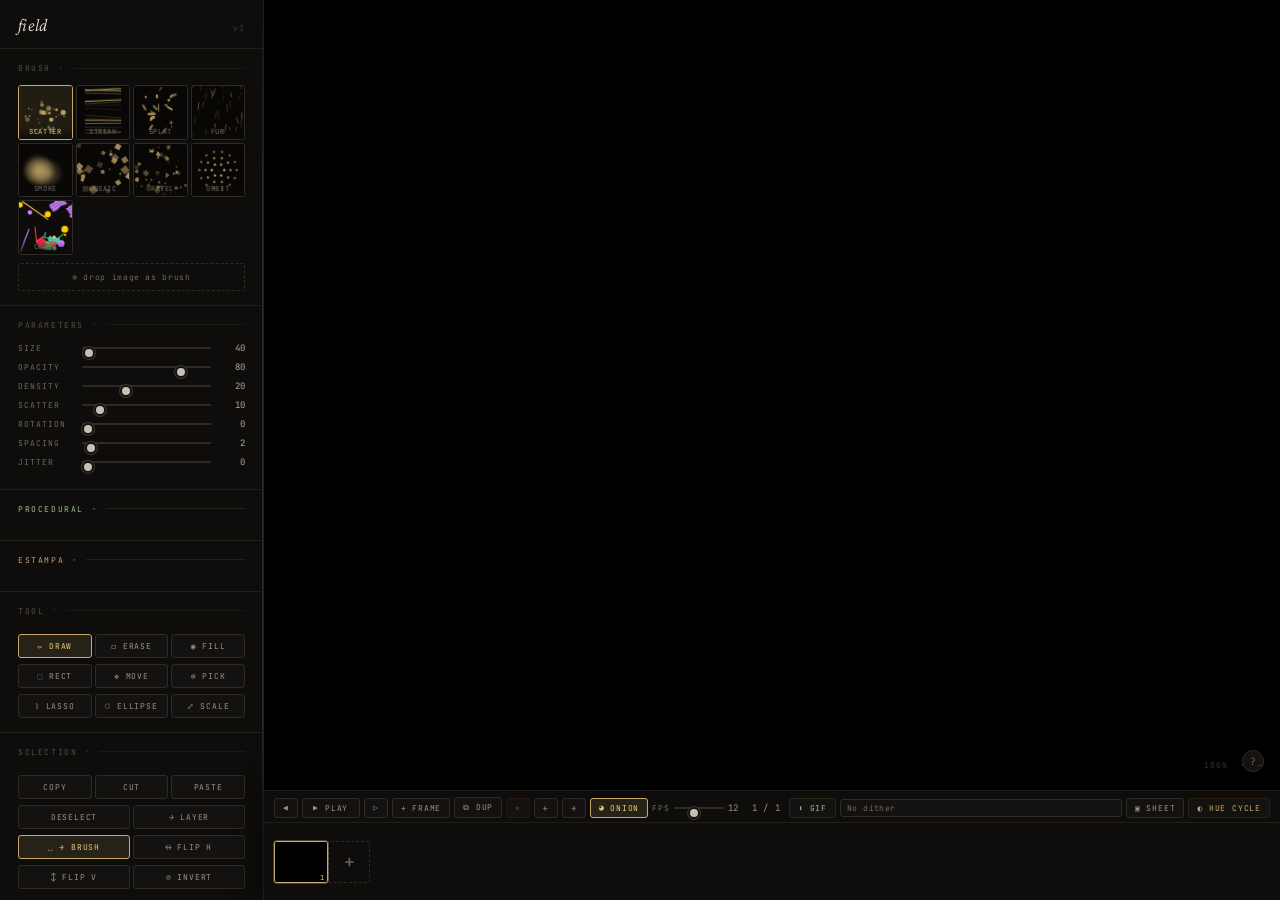
==== artfield/index.html @ a5de3c0e "artfield" ====
<!DOCTYPE html>
<html lang="en">
<head>
<meta charset="UTF-8">
<meta name="viewport" content="width=device-width, initial-scale=1.0">
<title>field</title>
<link rel="preconnect" href="https://fonts.googleapis.com">
<link href="https://fonts.googleapis.com/css2?family=Crimson+Pro:ital,wght@0,300;0,400;0,600;1,300;1,400&family=JetBrains+Mono:wght@300;400;500&display=swap" rel="stylesheet">
<style>
*, *::before, *::after { box-sizing: border-box; margin: 0; padding: 0; }

:root {
  --panel: 264px;
  --bg: #080706;
  --surface: #0e0d0b;
  --surface2: #141210;
  --border: #211f1c;
  --border2: #2e2b26;
  --border3: #3a3630;
  --text: #6e6860;
  --text-mid: #9a9088;
  --text-hi: #c8c0b4;
  --text-bright: #e4ddd4;
  --accent: #c8a96a;
  --accent-lo: #c8a96a22;
  --accent-mid: #c8a96a55;
  --accent-hi: #e8c97a;
  --danger: #b04040;
  --proc: #7c9070;
  --proc-hi: #a0ba90;
  --estampa: #9a7c5a;
  --estampa-hi: #c8a070;
  --serif: 'Crimson Pro', Georgia, serif;
  --mono: 'JetBrains Mono', 'Courier New', monospace;
  --radius: 3px;
  --radius-lg: 5px;
  --transition: 0.12s ease;
}

body {
  background: var(--bg);
  color: var(--text);
  font-family: var(--mono);
  font-size: 10px;
  display: flex;
  height: 100vh;
  overflow: hidden;
  user-select: none;
}

/* ── SCROLLBAR ── */
::-webkit-scrollbar { width: 3px; height: 3px; }
::-webkit-scrollbar-track { background: transparent; }
::-webkit-scrollbar-thumb { background: var(--border3); border-radius: 2px; }
::-webkit-scrollbar-thumb:hover { background: var(--border3); }
* { scrollbar-width: thin; scrollbar-color: var(--border3) transparent; }

/* ══════════════════════════════════════════
   SIDEBAR
══════════════════════════════════════════ */
#sidebar {
  width: var(--panel);
  min-width: var(--panel);
  height: 100vh;
  background: var(--surface);
  border-right: 1px solid var(--border);
  display: flex;
  flex-direction: column;
  overflow: hidden;
  position: relative;
}

/* Subtle inner shadow on right edge */
#sidebar::after {
  content: '';
  position: absolute;
  top: 0; right: 0; bottom: 0;
  width: 1px;
  background: linear-gradient(to bottom, transparent, var(--border2) 20%, var(--border2) 80%, transparent);
  pointer-events: none;
}

#sidebar-header {
  padding: 16px 18px 14px;
  border-bottom: 1px solid var(--border);
  display: flex;
  align-items: baseline;
  justify-content: space-between;
  flex-shrink: 0;
}

#sidebar-header .wordmark {
  font-family: var(--serif);
  font-size: 18px;
  font-weight: 300;
  font-style: italic;
  color: var(--text-bright);
  letter-spacing: 0.02em;
  line-height: 1;
}

#sidebar-header .version {
  font-family: var(--mono);
  font-size: 8px;
  color: var(--text);
  letter-spacing: 0.15em;
  opacity: 0.5;
}

#sidebar-body {
  flex: 1;
  overflow-y: auto;
  overflow-x: hidden;
}

/* ── SECTION ── */
.section {
  padding: 14px 18px;
  border-bottom: 1px solid var(--border);
  position: relative;
}

.section-label {
  font-family: var(--mono);
  font-size: 8px;
  letter-spacing: 0.2em;
  text-transform: uppercase;
  color: var(--text);
  margin-bottom: 12px;
  opacity: 0.7;
  display: flex;
  align-items: center;
  gap: 8px;
}

.section-label::after {
  content: '';
  flex: 1;
  height: 1px;
  background: var(--border);
}

/* ── BRUSH GRID ── */
#brush-grid {
  display: grid;
  grid-template-columns: repeat(4, 1fr);
  gap: 3px;
  margin-bottom: 8px;
}

.brush-card {
  aspect-ratio: 1;
  border: 1px solid var(--border2);
  border-radius: var(--radius);
  cursor: pointer;
  background: var(--surface2);
  display: flex;
  flex-direction: column;
  align-items: center;
  justify-content: center;
  position: relative;
  overflow: hidden;
  transition: border-color var(--transition), background var(--transition);
}

.brush-card canvas { width: 100%; height: 100%; position: absolute; inset: 0; }

.brush-card .brush-label {
  position: absolute;
  bottom: 0;
  left: 0; right: 0;
  padding: 0 0 3px;
  text-align: center;
  font-family: var(--mono);
  font-size: 7px;
  letter-spacing: 0.08em;
  color: var(--text);
  z-index: 2;
  text-transform: uppercase;
  background: linear-gradient(transparent, rgba(10,9,8,0.75));
}

.brush-card:hover { border-color: var(--border3); }
.brush-card.active { border-color: var(--accent); }
.brush-card.active .brush-label { color: var(--accent-hi); }
.brush-card.active::before {
  content: '';
  position: absolute;
  inset: 0;
  background: var(--accent-lo);
  z-index: 1;
  pointer-events: none;
}

.brush-card.proc-card { border-color: #1e2a1a; }
.brush-card.proc-card:hover { border-color: #3a4a34; }
.brush-card.proc-card.active { border-color: var(--proc-hi); }
.brush-card.proc-card.active .brush-label { color: var(--proc-hi); }

/* Image brush drop */
#img-brush-drop {
  border: 1px dashed var(--border2);
  border-radius: var(--radius);
  padding: 8px 6px;
  text-align: center;
  color: var(--text);
  font-size: 8px;
  letter-spacing: 0.08em;
  cursor: pointer;
  transition: all var(--transition);
  font-family: var(--mono);
}
#img-brush-drop:hover { border-color: var(--accent); color: var(--accent); }
#img-brush-drop.drag-over { border-color: var(--accent-hi); background: var(--accent-lo); color: var(--accent-hi); }

/* ── SLIDERS ── */
.ctrl-row {
  display: flex;
  align-items: center;
  gap: 8px;
  margin-bottom: 7px;
}

.ctrl-row label {
  font-family: var(--mono);
  width: 56px;
  min-width: 56px;
  font-size: 8px;
  letter-spacing: 0.12em;
  color: var(--text);
  text-transform: uppercase;
}

.ctrl-row .val {
  font-family: var(--mono);
  width: 26px;
  min-width: 26px;
  text-align: right;
  font-size: 9px;
  color: var(--text-mid);
  font-weight: 500;
}

input[type=range] {
  flex: 1;
  height: 2px;
  background: var(--border2);
  border-radius: 1px;
  outline: none;
  -webkit-appearance: none;
  cursor: pointer;
}

input[type=range]::-webkit-slider-thumb {
  -webkit-appearance: none;
  width: 12px;
  height: 12px;
  border-radius: 50%;
  background: var(--text-hi);
  cursor: pointer;
  border: 2px solid var(--surface2);
  box-shadow: 0 0 0 1px var(--border3);
  transition: background var(--transition), transform var(--transition), box-shadow var(--transition);
}
input[type=range]:hover::-webkit-slider-thumb {
  background: var(--accent-hi);
  box-shadow: 0 0 0 1px var(--accent-mid), 0 0 8px var(--accent-lo);
  transform: scale(1.1);
}
input[type=range]::-webkit-slider-runnable-track {
  height: 2px;
  background: var(--border2);
  border-radius: 1px;
}

.proc-slider::-webkit-slider-thumb { background: var(--proc-hi) !important; }
.proc-slider:hover::-webkit-slider-thumb { box-shadow: 0 0 0 1px var(--proc), 0 0 8px rgba(160,186,144,0.2) !important; }

/* ── SELECT ── */
select {
  background: var(--surface2);
  color: var(--text-hi);
  border: 1px solid var(--border2);
  border-radius: var(--radius);
  padding: 5px 8px;
  font-family: var(--mono);
  font-size: 9px;
  letter-spacing: 0.05em;
  cursor: pointer;
  outline: none;
  width: 100%;
  transition: border-color var(--transition);
  -webkit-appearance: none;
  appearance: none;
  background-image: url("data:image/svg+xml,%3Csvg xmlns='http://www.w3.org/2000/svg' width='10' height='6' viewBox='0 0 10 6'%3E%3Cpath d='M0 0l5 6 5-6z' fill='%236e6860'/%3E%3C/svg%3E");
  background-repeat: no-repeat;
  background-position: right 8px center;
  padding-right: 24px;
}
select:focus { border-color: var(--border3); }
select:hover { border-color: var(--border3); }

/* ── COLOR PICKER ── */
#color-picker-wrap {
  display: flex;
  flex-direction: column;
  align-items: center;
  gap: 0;
}

#color-wheel {
  width: 228px; height: 228px;
  cursor: crosshair;
  display: block;
  border-radius: var(--radius);
}

#color-preview-row {
  display: flex;
  align-items: center;
  gap: 8px;
  margin-top: 10px;
  width: 100%;
}

#color-swatches-duo {
  position: relative;
  width: 52px; height: 36px;
  flex-shrink: 0;
}

#color-swatch-secondary {
  position: absolute;
  width: 28px; height: 22px;
  border-radius: var(--radius);
  border: 1px solid var(--border2);
  background: #000;
  bottom: 0; right: 0;
  cursor: pointer;
  z-index: 1;
  transition: border-color var(--transition);
}
#color-swatch-secondary:hover { border-color: var(--border3); }

#color-swatch-big {
  position: absolute;
  width: 28px; height: 22px;
  border-radius: var(--radius);
  border: 1px solid var(--border3);
  background: #fff;
  top: 0; left: 0;
  cursor: pointer;
  z-index: 2;
  flex-shrink: 0;
  box-shadow: 0 2px 6px rgba(0,0,0,0.4);
}

#swap-colors {
  position: absolute;
  bottom: 0; left: 0;
  font-size: 11px;
  color: var(--text);
  cursor: pointer;
  line-height: 1;
  padding: 1px;
  z-index: 3;
  transition: color var(--transition);
}
#swap-colors:hover { color: var(--accent-hi); }

#color-hex {
  flex: 1;
  background: var(--surface2);
  color: var(--text-hi);
  border: 1px solid var(--border2);
  border-radius: var(--radius);
  padding: 6px 10px;
  font-family: var(--mono);
  font-size: 11px;
  letter-spacing: 0.1em;
  outline: none;
  text-transform: uppercase;
  transition: border-color var(--transition);
}
#color-hex:focus { border-color: var(--border3); }

.color-swatch {
  width: 18px; height: 18px;
  border-radius: var(--radius);
  cursor: pointer;
  border: 1px solid transparent;
  transition: transform var(--transition), border-color var(--transition), box-shadow var(--transition);
}
.color-swatch:hover { transform: scale(1.2); border-color: rgba(255,255,255,0.2); }
.color-swatch.active { border-color: var(--accent-hi); box-shadow: 0 0 0 1px var(--accent-mid); }

/* Hue bar */
#hue-bar {
  height: 5px;
  border-radius: 3px;
  background: linear-gradient(to right, hsl(0,75%,55%), hsl(60,75%,55%), hsl(120,75%,55%), hsl(180,75%,55%), hsl(240,75%,55%), hsl(300,75%,55%), hsl(360,75%,55%));
  margin-bottom: 8px;
  position: relative;
  cursor: pointer;
  display: none;
  border: 1px solid var(--border2);
}
#hue-bar.visible { display: block; }

/* ── LAYERS ── */
#layer-list { display: flex; flex-direction: column; gap: 2px; }

.layer-item {
  display: flex;
  align-items: center;
  gap: 6px;
  padding: 5px 6px;
  border-radius: var(--radius);
  border: 1px solid transparent;
  cursor: pointer;
  transition: background var(--transition), border-color var(--transition);
}
.layer-item:hover { background: var(--surface2); }
.layer-item.active { background: var(--surface2); border-color: var(--border2); }

.layer-thumb {
  width: 28px; height: 20px;
  border-radius: 2px;
  background: #000;
  border: 1px solid var(--border2);
  overflow: hidden;
  flex-shrink: 0;
}
.layer-thumb canvas { width: 100%; height: 100%; }

.layer-name {
  flex: 1;
  font-family: var(--mono);
  font-size: 8px;
  letter-spacing: 0.08em;
  color: var(--text-hi);
  text-transform: uppercase;
}

.layer-vis {
  width: 14px; height: 14px;
  cursor: pointer;
  opacity: 0.4;
  font-size: 10px;
  display: flex; align-items: center; justify-content: center;
  flex-shrink: 0;
  transition: opacity var(--transition);
}
.layer-vis:hover { opacity: 1; }
.layer-vis.hidden { opacity: 0.15; }

.layer-del {
  width: 14px; height: 14px;
  cursor: pointer;
  opacity: 0;
  font-size: 10px;
  color: var(--danger);
  display: flex; align-items: center; justify-content: center;
  flex-shrink: 0;
  transition: opacity var(--transition);
}
.layer-item:hover .layer-del { opacity: 0.5; }
.layer-del:hover { opacity: 1 !important; }

.layer-drag-handle {
  font-size: 9px;
  cursor: grab;
  opacity: 0.2;
  padding: 0 1px;
  transition: opacity var(--transition);
}
.layer-drag-handle:hover { opacity: 0.6; }
.layer-item.drag-over-above { border-top: 2px solid var(--accent) !important; }
.layer-item.drag-over-below { border-bottom: 2px solid var(--accent) !important; }
.layer-item.dragging { opacity: 0.35; }
.frame-card.drag-over-left { border-left: 3px solid var(--accent) !important; }
.frame-card.drag-over-right { border-right: 3px solid var(--accent) !important; }
.frame-card.dragging { opacity: 0.35; }

.layer-blend-row {
  display: flex;
  gap: 4px;
  align-items: center;
  margin-bottom: 8px;
}
.layer-blend-row label {
  font-family: var(--mono);
  font-size: 8px;
  color: var(--text);
  text-transform: uppercase;
  letter-spacing: 0.12em;
  width: 36px;
  min-width: 36px;
}

/* ── BUTTONS ── */
.btn-row {
  display: flex;
  gap: 3px;
  flex-wrap: wrap;
  margin-top: 6px;
}

.btn {
  flex: 1;
  min-width: 52px;
  padding: 6px 8px;
  border: 1px solid var(--border2);
  border-radius: var(--radius);
  background: var(--surface2);
  color: var(--text-mid);
  font-family: var(--mono);
  font-size: 8px;
  letter-spacing: 0.1em;
  text-transform: uppercase;
  cursor: pointer;
  transition: background var(--transition), border-color var(--transition), color var(--transition);
  white-space: nowrap;
  text-align: center;
}
.btn:hover { background: var(--surface); border-color: var(--border3); color: var(--text-hi); }
.btn.on { border-color: var(--accent); color: var(--accent-hi); background: var(--accent-lo); }
.btn.on:hover { background: rgba(200,169,106,0.12); }
.btn.danger { border-color: #2a1414; color: #804040; }
.btn.danger:hover { background: #1a0a0a; border-color: var(--danger); color: #c06060; }

.btn.proc { border-color: #1a2618; color: var(--proc-hi); background: transparent; }
.btn.proc:hover { background: rgba(112,144,100,0.08); border-color: #3a4a34; }
.btn.proc.on { border-color: var(--proc-hi); background: rgba(112,144,100,0.1); }

.btn.estampa { border-color: #2a1e10; color: var(--estampa-hi); background: transparent; }
.btn.estampa:hover { background: rgba(154,124,90,0.08); border-color: #4a3020; }
.btn.estampa.on { border-color: var(--estampa-hi); background: rgba(154,124,90,0.1); }

/* ── PROC PALETTE STRIP ── */
#proc-palette-strip, #estampa-palette-strip {
  display: flex;
  gap: 3px;
  flex-wrap: wrap;
  margin-bottom: 10px;
  min-height: 18px;
}

.proc-pal-swatch {
  width: 18px; height: 18px;
  border-radius: 2px;
  border: 1px solid transparent;
  cursor: pointer;
  transition: transform var(--transition), border-color var(--transition);
}
.proc-pal-swatch:hover { transform: scale(1.2); border-color: rgba(255,255,255,0.2); }

/* ── ESTAMPA CARDS ── */
#estampa-brush-grid {
  display: grid;
  grid-template-columns: repeat(7, 1fr);
  gap: 3px;
  margin-top: 8px;
}

.estampa-card {
  aspect-ratio: 1;
  border: 1px solid var(--border2);
  border-radius: 2px;
  cursor: pointer;
  background: #0a0806;
  position: relative;
  overflow: visible;
  transition: border-color var(--transition), transform var(--transition);
}
.estampa-card canvas { width: 100%; height: 100%; display: block; border-radius: 1px; }
.estampa-card:hover { border-color: var(--estampa); z-index: 10; transform: scale(1.1); }
.estampa-card.active { border-color: var(--estampa-hi); box-shadow: 0 0 0 1px rgba(200,160,112,0.3); }

.estampa-preview-popup {
  display: none;
  position: fixed;
  width: 160px; height: 160px;
  border: 1px solid var(--estampa);
  border-radius: var(--radius-lg);
  background: #0a0806;
  box-shadow: 0 8px 32px rgba(0,0,0,0.8);
  pointer-events: none;
  z-index: 9999;
  overflow: hidden;
}
.estampa-preview-popup canvas { width: 100%; height: 100%; display: block; }

/* ── PROC BRUSH GRID ── */
#proc-brush-grid {
  display: grid;
  grid-template-columns: repeat(4, 1fr);
  gap: 3px;
}

/* ── CANVAS AREA ── */
#canvas-wrap {
  flex: 1;
  position: relative;
  overflow: hidden;
  background: var(--bg);
}

/* Eraser / eyedrop cursor override */
#main-canvas.tool-erase { cursor: none !important; }
#main-canvas.tool-eyedrop { cursor: crosshair !important; }

/* Pan cursor */
#canvas-wrap.panning { cursor: grabbing !important; }
#canvas-wrap.panning * { cursor: grabbing !important; }

/* Subtle vignette */
#canvas-wrap::before {
  content: '';
  position: absolute;
  inset: 0;
  background: radial-gradient(ellipse at center, transparent 60%, rgba(0,0,0,0.4) 100%);
  pointer-events: none;
  z-index: 10;
}

#canvas-zoom-wrap {
  position: absolute;
  transform-origin: 0 0;
  flex-shrink: 0;
  box-shadow: 0 0 0 1px rgba(255,255,255,0.04), 0 20px 80px rgba(0,0,0,0.7);
}

#main-canvas { display: block; cursor: crosshair; }

/* ── TOAST ── */
#toast {
  position: fixed;
  bottom: 20px;
  left: calc(var(--panel) + 20px);
  background: var(--surface2);
  color: var(--text-mid);
  font-family: var(--mono);
  font-size: 9px;
  letter-spacing: 0.15em;
  text-transform: uppercase;
  padding: 7px 14px;
  border-radius: var(--radius);
  border: 1px solid var(--border2);
  opacity: 0;
  pointer-events: none;
  transition: opacity 0.2s;
  z-index: 999;
}
#toast.show { opacity: 1; }

/* ── MODALS ── */
.modal {
  position: fixed; inset: 0;
  background: rgba(0,0,0,0.75);
  backdrop-filter: blur(4px);
  display: flex; align-items: center; justify-content: center;
  z-index: 1000;
}
.modal-box {
  background: var(--surface2);
  border: 1px solid var(--border2);
  border-radius: var(--radius-lg);
  padding: 20px 22px 18px;
  min-width: 280px;
  font-family: var(--mono);
  box-shadow: 0 24px 80px rgba(0,0,0,0.7);
}
.modal-title {
  font-family: var(--serif);
  font-size: 14px;
  font-weight: 300;
  font-style: italic;
  color: var(--text-bright);
  letter-spacing: 0.02em;
  margin-bottom: 14px;
}
.modal-hint { font-size: 8px; color: var(--text); margin-bottom: 10px; letter-spacing: 0.08em; text-transform: uppercase; }
.modal-btns { display: flex; gap: 6px; margin-top: 16px; justify-content: flex-end; }

/* Chaos controls */
#section-chaos { display: none; }
#section-chaos .section-label { color: #c87840; }

/* ── KEY HINT — replaced by modal ── */
#key-hint { display: none; }

/* ── SHORTCUT HELP BUTTON ── */
#btn-help {
  position: fixed;
  bottom: 128px;
  right: 16px;
  width: 22px; height: 22px;
  border-radius: 50%;
  border: 1px solid var(--border2);
  background: var(--surface2);
  color: var(--text);
  font-family: var(--mono);
  font-size: 10px;
  cursor: pointer;
  display: flex; align-items: center; justify-content: center;
  z-index: 997;
  transition: border-color var(--transition), color var(--transition);
  pointer-events: all;
}
#btn-help:hover { border-color: var(--accent); color: var(--accent-hi); }

/* ── COLLAPSIBLE SECTIONS ── */
.section-label {
  cursor: pointer;
}
.section-label .section-chevron {
  margin-left: auto;
  font-size: 7px;
  opacity: 0.5;
  transition: transform var(--transition);
  flex-shrink: 0;
}
.section.collapsed .section-chevron { transform: rotate(-90deg); }
.section-body {
  overflow: hidden;
  transition: none;
}
.section.collapsed .section-body { display: none; }

/* ── MINT ── */
--mint: #5ba0a0;
--mint-lo: #5ba0a022;
--mint-mid: #5ba0a055;
--mint-hi: #80c8c8;

.btn.mint {
  border-color: #1a2e2e;
  color: var(--mint-hi);
  background: transparent;
  font-weight: 500;
  letter-spacing: 0.15em;
}
.btn.mint:hover { background: var(--mint-lo); border-color: var(--mint-mid); }
.btn.mint.working { opacity: 0.6; pointer-events: none; }

#modal-mint .modal-box { min-width: 300px; max-width: 340px; }

.mint-field {
  display: flex;
  flex-direction: column;
  gap: 4px;
  margin-bottom: 12px;
}
.mint-field label {
  font-family: var(--mono);
  font-size: 8px;
  letter-spacing: 0.15em;
  text-transform: uppercase;
  color: var(--text);
}
.mint-field input, .mint-field textarea {
  background: var(--surface);
  color: var(--text-hi);
  border: 1px solid var(--border2);
  border-radius: var(--radius);
  padding: 6px 8px;
  font-family: var(--mono);
  font-size: 9px;
  outline: none;
  transition: border-color var(--transition);
  width: 100%;
  box-sizing: border-box;
}
.mint-field input:focus, .mint-field textarea:focus { border-color: var(--mint-mid); }
.mint-field textarea { resize: vertical; min-height: 48px; }

.mint-row {
  display: flex;
  gap: 8px;
}
.mint-row .mint-field { flex: 1; }

#mint-status {
  font-family: var(--mono);
  font-size: 8px;
  letter-spacing: 0.08em;
  color: var(--text);
  margin-top: 10px;
  min-height: 14px;
  text-align: center;
}
#mint-status.ok  { color: var(--mint-hi); }
#mint-status.err { color: var(--danger); }

.mint-api-row {
  display: flex;
  gap: 4px;
  align-items: center;
  margin-bottom: 10px;
  padding-bottom: 10px;
  border-bottom: 1px solid var(--border);
}
.mint-api-row input {
  flex: 1;
  background: var(--surface);
  color: var(--text-hi);
  border: 1px solid var(--border2);
  border-radius: var(--radius);
  padding: 5px 8px;
  font-family: var(--mono);
  font-size: 8px;
  outline: none;
  transition: border-color var(--transition);
}
.mint-api-row input:focus { border-color: var(--mint-mid); }

#mint-preview {
  width: 100%;
  aspect-ratio: 1;
  border: 1px solid var(--border2);
  border-radius: var(--radius);
  object-fit: contain;
  background: var(--surface);
  margin-bottom: 12px;
  display: block;
}

/* ── UNDO DEPTH ── */
#undo-depth {
  font-size: 7px;
  color: var(--text);
  opacity: 0.45;
  letter-spacing: 0.05em;
  margin-left: 3px;
}

/* ── FRAME CARD HOVER PREVIEW ── */
.frame-card:hover .frame-hover-preview {
  display: block;
}
.frame-hover-preview {
  display: none;
  position: fixed;
  width: 120px; height: 94px;
  border: 1px solid var(--accent-mid);
  border-radius: var(--radius);
  background: #0a0908;
  box-shadow: 0 8px 24px rgba(0,0,0,0.8);
  pointer-events: none;
  z-index: 9999;
  overflow: hidden;
  bottom: 118px;
  transform: translateX(-33px);
}
.frame-hover-preview canvas { width: 100%; height: 100%; display: block; }

/* ── SHORTCUT MODAL ── */
#modal-shortcuts .modal-box {
  min-width: 460px;
  max-width: 520px;
}
.shortcut-grid {
  display: grid;
  grid-template-columns: 1fr 1fr;
  gap: 0 24px;
  font-family: var(--mono);
  font-size: 8px;
  color: var(--text);
  letter-spacing: 0.05em;
  line-height: 2.2;
}
.shortcut-grid .sc-key {
  color: var(--text-hi);
  min-width: 90px;
  display: inline-block;
}

/* ── GIF DITHERING OPTIONS ── */
#gif-dither-row {
  display: flex;
  align-items: center;
  gap: 6px;
  margin-bottom: 6px;
  font-family: var(--mono);
  font-size: 8px;
  color: var(--text);
  letter-spacing: 0.08em;
  text-transform: uppercase;
}
#gif-dither-row select {
  flex: 1;
  font-size: 8px;
}
  display: block;
  border: 1px solid var(--border2);
  border-radius: var(--radius);
  cursor: crosshair;
  width: 220px;
  height: 220px;
}

/* Canvas size presets grid */
#canvas-size-presets {
  display: grid;
  grid-template-columns: repeat(3,1fr);
  gap: 4px;
  margin-bottom: 14px;
}

/* BG presets */
#bg-presets {
  display: flex;
  gap: 4px;
  margin-bottom: 8px;
  flex-wrap: wrap;
}

/* svg preview */
#svg-preview {
  width: 100%;
  margin-top: 8px;
  border-radius: var(--radius);
  border: 1px solid var(--border);
  display: block;
}

/* ── SMALL DIVIDER BETWEEN LAYERS ── */
.layer-section-divider {
  height: 1px;
  background: var(--border);
  margin: 8px 0;
}

/* Active tool button has a subtle glow pulse */
@keyframes tool-pulse {
  0%, 100% { box-shadow: 0 0 0 1px var(--accent-mid); }
  50% { box-shadow: 0 0 6px 1px var(--accent-lo); }
}
.btn.on { animation: tool-pulse 3s ease-in-out infinite; }
.btn.proc.on { animation: none; }
.btn.estampa.on { animation: none; }

/* HUD styling */
#canvas-hud {
  transition: opacity 0.3s;
}
#canvas-wrap:hover ~ #canvas-hud { opacity: 0.8; }

/* ══ ANIMATION PANEL ══════════════════════════════════════════════ */
#anim-panel {
  position: fixed;
  bottom: 0; left: var(--panel); right: 0;
  height: 110px;
  background: var(--surface);
  border-top: 1px solid var(--border);
  display: flex; flex-direction: column;
  z-index: 100;
  box-shadow: 0 -4px 24px rgba(0,0,0,.6);
}
#anim-toolbar {
  display: flex; align-items: center; gap: 4px;
  padding: 6px 10px 4px;
  border-bottom: 1px solid var(--border);
  flex-shrink: 0; overflow-x: auto;
}
#anim-toolbar .btn {
  padding: 4px 8px; font-size: 8px;
  flex: none; min-width: auto;
  animation: none !important;
}
#anim-fps-row { display:flex; align-items:center; gap:4px; flex-shrink:0; }
#anim-fps-row label { font-family:var(--mono); font-size:8px; color:var(--text); text-transform:uppercase; letter-spacing:.1em; }
#anim-fps-row input[type=range] { width:50px; }
#anim-fps-val { font-family:var(--mono); font-size:9px; color:var(--text-mid); min-width:16px; }
#anim-frame-count { font-family:var(--mono); font-size:9px; color:var(--text-mid); letter-spacing:.1em; margin:0 4px; flex-shrink:0; }
#frame-strip-wrap {
  flex:1; overflow-x:auto; overflow-y:hidden;
  padding:5px 10px; display:flex; align-items:center;
}
#frame-strip { display:flex; gap:4px; align-items:center; flex-shrink:0; }
.frame-card {
  width:54px; height:42px;
  border:1px solid var(--border2); border-radius:var(--radius);
  cursor:pointer; background:#0a0908;
  position:relative; overflow:hidden; flex-shrink:0;
  transition:border-color var(--transition), transform var(--transition);
}
.frame-card canvas { width:100%; height:100%; display:block; }
.frame-card:hover { border-color:var(--border3); transform:scale(1.08); z-index:2; }
.frame-card.active { border-color:var(--accent); box-shadow:0 0 0 1px var(--accent-mid); }
.frame-card.playing { border-color:var(--proc-hi); box-shadow:0 0 4px rgba(160,186,144,.4); }
.frame-num {
  position:absolute; bottom:1px; right:3px;
  font-family:var(--mono); font-size:7px;
  color:rgba(200,192,180,.5); line-height:1; pointer-events:none;
}
.frame-card.active .frame-num { color:var(--accent-hi); }
#frame-add-inline {
  width:42px; height:42px;
  border:1px dashed var(--border2); border-radius:var(--radius);
  cursor:pointer; display:flex; align-items:center; justify-content:center;
  flex-shrink:0; font-size:18px; color:var(--text);
  transition:border-color var(--transition), color var(--transition);
}
#frame-add-inline:hover { border-color:var(--accent); color:var(--accent-hi); }
#gif-progress-wrap {
  display:none; position:fixed;
  bottom:110px; left:var(--panel); right:0;
  height:3px; background:var(--border); z-index:200;
}
#gif-progress { height:100%; background:var(--proc-hi); width:0%; transition:width .1s; }
/* push canvas area up */
#canvas-wrap { padding-bottom: 110px; }
#canvas-hud { bottom: 128px !important; }
#toast { bottom: 128px !important; }

</style>
</head>
<body>

<div id="sidebar">
  <div id="sidebar-header">
    <span class="wordmark">field</span>
    <span class="version">v2</span>
  </div>
  <div id="sidebar-body">

    <!-- BRUSHES -->
    <div class="section">
      <div class="section-label">Brush<span class="section-chevron">▾</span></div>
      <div class="section-body">
      <div id="brush-grid"></div>
      <div id="img-brush-drop" title="Drop an image here to use it as a brush">
        <span id="img-brush-drop-label">⊕ drop image as brush</span>
      </div>
      </div>
    </div>

    <!-- BRUSH PARAMS -->
    <div class="section">
      <div class="section-label">Parameters<span class="section-chevron">▾</span></div>
      <div class="section-body">
      <div class="ctrl-row">
        <label>Size</label>
        <input type="range" id="sl-size" min="4" max="3000" value="40">
        <span class="val" id="v-size">40</span>
      </div>
      <div class="ctrl-row">
        <label>Opacity</label>
        <input type="range" id="sl-opacity" min="1" max="100" value="80">
        <span class="val" id="v-opacity">80</span>
      </div>
      <div class="ctrl-row">
        <label>Density</label>
        <input type="range" id="sl-density" min="1" max="60" value="20">
        <span class="val" id="v-density">20</span>
      </div>
      <div class="ctrl-row">
        <label>Scatter</label>
        <input type="range" id="sl-scatter" min="0" max="100" value="10">
        <span class="val" id="v-scatter">10</span>
      </div>
      <div class="ctrl-row">
        <label>Rotation</label>
        <input type="range" id="sl-rotation" min="0" max="360" value="0">
        <span class="val" id="v-rotation">0</span>
      </div>
      <div class="ctrl-row">
        <label>Spacing</label>
        <input type="range" id="sl-spacing" min="0" max="80" value="2">
        <span class="val" id="v-spacing">2</span>
      </div>
      <div class="ctrl-row">
        <label>Jitter</label>
        <input type="range" id="sl-jitter" min="0" max="100" value="0">
        <span class="val" id="v-jitter">0</span>
      </div>
      </div>
    </div>

    <!-- CHAOS -->
    <div class="section collapsed" id="section-chaos">
      <div class="section-label" style="color:#c87840;opacity:1;">&#9889; Chaos<span class="section-chevron">▾</span></div>
      <div class="section-body">
      <div class="ctrl-row" style="margin-bottom:4px;">
        <label style="min-width:44px;">Mode</label>
        <select id="chaos-mode" style="flex:1;font-size:8px;">
          <option value="mix">Mix all</option>
          <option value="rects">Rects + hatch</option>
          <option value="tris">Triangles</option>
          <option value="dots">Polka dots</option>
          <option value="lines">Lines</option>
          <option value="scribble">Scribbles</option>
          <option value="mono">Mono color</option>
        </select>
      </div>
      <div class="ctrl-row">
        <label style="min-width:44px;">Vivid</label>
        <input type="range" id="sl-chaos-vivid" min="0" max="100" value="70" style="flex:1;">
        <span class="val" id="v-chaos-vivid">70</span>
      </div>
      </div>
    </div>

    <!-- PROCEDURAL -->
    <div class="section collapsed" id="section-proc">
      <div class="section-label" style="color:var(--proc-hi);opacity:1;">Procedural<span class="section-chevron">▾</span></div>
      <div class="section-body">
      <div id="proc-palette-strip"></div>
      <div class="ctrl-row" style="margin-bottom:8px;">
        <label>Shape</label>
        <select id="proc-shape" style="flex:1;border-color:#1e2a1a;color:var(--proc-hi);">
          <option value="random">Random</option>
          <option value="circle">Circle</option>
          <option value="triangle">Triangle</option>
          <option value="star">Star</option>
          <option value="square">Square</option>
          <option value="cross">Cross</option>
          <option value="diamond">Diamond</option>
        </select>
      </div>
      <div class="ctrl-row">
        <label>Cells</label>
        <input type="range" class="proc-slider" id="sl-proc-cells" min="2" max="12" value="5">
        <span class="val" id="v-proc-cells">5</span>
      </div>
      <div class="ctrl-row">
        <label>Colors</label>
        <input type="range" class="proc-slider" id="sl-proc-colors" min="1" max="8" value="4">
        <span class="val" id="v-proc-colors">4</span>
      </div>
      <div class="ctrl-row">
        <label>Count</label>
        <input type="range" class="proc-slider" id="sl-proc-count" min="4" max="16" value="8">
        <span class="val" id="v-proc-count">8</span>
      </div>
      <div class="btn-row" style="margin-top:6px;">
        <button class="btn proc" id="btn-proc-gen" style="flex:1;">⟳ Generate</button>
        <button class="btn proc on" id="btn-proc-lightness">◑ Lightness</button>
      </div>
      <div id="proc-lightness-controls" style="display:none;margin-top:6px;">
        <div class="ctrl-row">
          <label>L Speed</label>
          <input type="range" class="proc-slider" id="sl-proc-lspeed" min="1" max="30" value="8">
          <span class="val" id="v-proc-lspeed">8</span>
        </div>
        <div class="ctrl-row">
          <label>L Amp</label>
          <input type="range" class="proc-slider" id="sl-proc-lamp" min="5" max="60" value="25">
          <span class="val" id="v-proc-lamp">25</span>
        </div>
      </div>
      <div id="proc-brush-grid" style="margin-top:8px;"></div>
      </div>
    </div>

    <!-- ESTAMPA -->
    <div class="section collapsed" id="section-estampa">
      <div class="section-label" style="color:var(--estampa-hi);opacity:1;">Estampa<span class="section-chevron">▾</span></div>
      <div class="section-body">
      <div id="estampa-palette-strip"></div>
      <div class="ctrl-row" style="margin-bottom:4px;">
        <label>Palette</label>
        <select id="estampa-palette" style="flex:1;font-size:8px;border-color:#2a1e10;color:var(--estampa-hi);">
          <option value="earth">Earthy (original)</option>
          <option value="vibrant">Vibrant</option>
          <option value="cool">Cool</option>
          <option value="warm">Warm</option>
          <option value="mono">Monochrome</option>
          <option value="current">Use current color</option>
        </select>
      </div>
      <div class="ctrl-row">
        <label>Cell min</label>
        <input type="range" id="sl-estampa-dmin" min="2" max="40" value="4">
        <span class="val" id="v-estampa-dmin">4</span>
      </div>
      <div class="ctrl-row">
        <label>Cell max</label>
        <input type="range" id="sl-estampa-dmax" min="4" max="80" value="30">
        <span class="val" id="v-estampa-dmax">30</span>
      </div>
      <div class="ctrl-row">
        <label>Count</label>
        <input type="range" id="sl-estampa-count" min="4" max="48" value="24">
        <span class="val" id="v-estampa-count">24</span>
      </div>
      <div class="ctrl-row">
        <label>Colors</label>
        <input type="range" id="sl-estampa-colors" min="1" max="10" value="4">
        <span class="val" id="v-estampa-colors">4</span>
      </div>
      <div class="btn-row" style="margin-top:4px;">
        <button class="btn estampa" id="btn-estampa-gen" style="flex:1;">⟳ Generate</button>
        <button class="btn estampa on" id="btn-estampa-lightness">◑ L</button>
      </div>
      <div id="estampa-brush-grid"></div>
      </div>
    </div>

    <!-- TOOL — moved above Color for easier access -->
    <div class="section">
      <div class="section-label">Tool<span class="section-chevron">▾</span></div>
      <div class="section-body">
      <div class="btn-row">
        <button class="btn on" id="btn-tool-draw" title="Draw (A)">✏ Draw</button>
        <button class="btn" id="btn-tool-erase" title="Eraser (B)">◻ Erase</button>
        <button class="btn" id="btn-tool-fill" title="Fill (F)">◉ Fill</button>
      </div>
      <div class="btn-row">
        <button class="btn" id="btn-tool-select" title="Rect Select (Q)">⬚ Rect</button>
        <button class="btn" id="btn-tool-move" title="Move (W)">✥ Move</button>
        <button class="btn" id="btn-tool-eyedrop" title="Eyedropper (I)">⊕ Pick</button>
      </div>
      <div class="btn-row">
        <button class="btn" id="btn-tool-lasso" title="Lasso (L)">⌇ Lasso</button>
        <button class="btn" id="btn-tool-ellipse" title="Ellipse (O)">◯ Ellipse</button>
        <button class="btn" id="btn-tool-scale" title="Scale (T)">⤢ Scale</button>
      </div>
      </div>
    </div>

    <!-- SELECTION — moved above Color -->
    <div class="section">
      <div class="section-label">Selection<span class="section-chevron">▾</span></div>
      <div class="section-body">
      <div class="btn-row">
        <button class="btn" id="btn-copy">Copy</button>
        <button class="btn" id="btn-cut">Cut</button>
        <button class="btn" id="btn-paste">Paste</button>
      </div>
      <div class="btn-row">
        <button class="btn" id="btn-deselect">Deselect</button>
        <button class="btn" id="btn-paste-layer">→ Layer</button>
      </div>
      <div class="btn-row">
        <button class="btn on" id="btn-sel-to-brush">⎵ → Brush</button>
        <button class="btn" id="btn-flip-h" title="Flip selection horizontally">↔ Flip H</button>
      </div>
      <div class="btn-row">
        <button class="btn" id="btn-flip-v" title="Flip selection vertically">↕ Flip V</button>
        <button class="btn" id="btn-invert-sel" title="Invert selection colors">⊘ Invert</button>
      </div>
      </div>
    </div>

    <!-- COLOR -->
    <div class="section">
      <div class="section-label">Color<span class="section-chevron">▾</span></div>
      <div class="section-body">
      <div id="color-picker-wrap">
        <canvas id="color-wheel" width="228" height="228"></canvas>
        <div id="color-preview-row">
          <div id="color-swatches-duo">
            <div id="color-swatch-secondary" title="Secondary color (right-click)"></div>
            <div id="color-swatch-big" title="Primary color"></div>
            <div id="swap-colors" title="Swap (X)">⇄</div>
          </div>
          <input type="text" id="color-hex" value="#FFFFFF" maxlength="7" spellcheck="false">
        </div>
        <div class="ctrl-row" style="margin-top:8px;">
          <label>H</label>
          <input type="range" id="sl-h" min="0" max="359" value="0">
          <span class="val" id="v-h">0</span>
        </div>
        <div class="ctrl-row">
          <label>S</label>
          <input type="range" id="sl-s" min="0" max="100" value="0">
          <span class="val" id="v-s">0</span>
        </div>
        <div class="ctrl-row">
          <label>V</label>
          <input type="range" id="sl-v" min="0" max="100" value="100">
          <span class="val" id="v-v">100</span>
        </div>
      </div>
      <div id="color-strip" style="margin-top:10px;display:flex;gap:3px;flex-wrap:wrap;"></div>
      <div class="btn-row" style="margin-top:10px;">
        <button class="btn" id="btn-hue-cycle">Hue Cycle</button>
        <button class="btn" id="btn-sym">Mirror</button>
      </div>
      <div id="hue-bar"></div>
      <div class="ctrl-row" style="margin-top:4px;">
        <label>H Speed</label>
        <input type="range" id="sl-hspeed" min="1" max="40" value="8">
        <span class="val" id="v-hspeed">8</span>
      </div>
      </div>
    </div>

    <!-- LAYERS -->
    <div class="section">
      <div class="section-label">Layers<span class="section-chevron">▾</span></div>
      <div class="section-body">
      <div class="layer-blend-row">
        <label>Blend</label>
        <select id="layer-blend">
          <option value="source-over">Normal</option>
          <option value="multiply">Multiply</option>
          <option value="screen">Screen</option>
          <option value="overlay">Overlay</option>
          <option value="hard-light">Hard Light</option>
          <option value="soft-light">Soft Light</option>
          <option value="color-dodge">Dodge</option>
          <option value="color-burn">Burn</option>
          <option value="difference">Difference</option>
          <option value="exclusion">Exclusion</option>
          <option value="hue">Hue</option>
          <option value="saturation">Saturation</option>
          <option value="color">Color</option>
          <option value="luminosity">Luminosity</option>
        </select>
      </div>
      <div class="ctrl-row">
        <label>Opacity</label>
        <input type="range" id="sl-layer-opacity" min="1" max="100" value="100">
        <span class="val" id="v-layer-opacity">100</span>
      </div>
      <div id="layer-list"></div>
      <div class="btn-row">
        <button class="btn" id="btn-add-layer">+ Layer</button>
        <button class="btn" id="btn-dup-layer">⧉ Dup</button>
        <button class="btn" id="btn-merge">↓ Merge</button>
        <button class="btn" id="btn-flatten">⬛ Flat</button>
      </div>
      </div>
    </div>

    <!-- CANVAS / ACTIONS -->
    <div class="section">
      <div class="section-label">Canvas<span class="section-chevron">▾</span></div>
      <div class="section-body">
      <div class="ctrl-row" style="margin-bottom:6px;">
        <label>Preset</label>
        <select id="canvas-size-preset" style="flex:1;font-size:8px;">
          <option value="">Window</option>
          <option value="800x600">800×600</option>
          <option value="1280x720">1280×720</option>
          <option value="1920x1080">1920×1080</option>
          <option value="2560x1440">2560×1440</option>
          <option value="1000x1000">1000×1000</option>
          <option value="2000x2000">2000×2000</option>
          <option value="custom">Custom…</option>
        </select>
      </div>
      <div id="canvas-custom-row" style="display:none;margin-bottom:6px;">
        <div style="display:flex;gap:4px;">
          <input type="number" id="canvas-custom-w" value="1920" min="100" max="8000" placeholder="W" style="flex:1;background:var(--surface2);color:var(--text-hi);border:1px solid var(--border2);border-radius:var(--radius);padding:4px 6px;font-family:var(--mono);font-size:9px;outline:none;width:0;">
          <span style="color:var(--text);line-height:24px;font-size:9px;">×</span>
          <input type="number" id="canvas-custom-h" value="1080" min="100" max="8000" placeholder="H" style="flex:1;background:var(--surface2);color:var(--text-hi);border:1px solid var(--border2);border-radius:var(--radius);padding:4px 6px;font-family:var(--mono);font-size:9px;outline:none;width:0;">
        </div>
      </div>
      <div class="btn-row" style="margin-bottom:6px;">
        <button class="btn" id="btn-resize-canvas" style="flex:1;">Apply Size</button>
        <button class="btn" id="btn-import-png">↑ Import</button>
      </div>
      <div class="btn-row" style="margin-bottom:8px;">
        <button class="btn" id="btn-paste-clipboard" style="flex:1;">⎘ Paste Image</button>
      </div>
      <input type="file" id="file-import" accept="image/png,image/jpeg,image/webp" style="display:none;">

      <div class="ctrl-row" style="margin-bottom:8px;">
        <label>BG</label>
        <div style="display:flex;gap:6px;align-items:center;flex:1;">
          <div id="bg-swatch" style="width:22px;height:18px;border-radius:var(--radius);border:1px solid var(--border2);background:#000;cursor:pointer;flex-shrink:0;transition:border-color var(--transition);"></div>
          <input type="text" id="bg-hex" value="#000000" maxlength="7" spellcheck="false" style="flex:1;background:var(--surface2);color:var(--text-hi);border:1px solid var(--border2);border-radius:var(--radius);padding:4px 6px;font-family:var(--mono);font-size:9px;letter-spacing:0.08em;outline:none;text-transform:uppercase;">
          <input type="color" id="bg-color-native" value="#000000" style="width:18px;height:18px;border:none;border-radius:2px;cursor:pointer;padding:0;background:none;flex-shrink:0;">
        </div>
      </div>
      <div id="bg-presets" style="display:flex;gap:3px;margin-bottom:10px;flex-wrap:wrap;"></div>

      <div class="section-label" style="margin-top:4px;">Adjustments</div>
      <div class="btn-row">
        <button class="btn" id="btn-hsl">Hue/Sat</button>
        <button class="btn" id="btn-curves">Curves</button>
      </div>
      <div class="btn-row">
        <button class="btn" id="btn-brightness">Brightness</button>
        <button class="btn" id="btn-dither">Dither</button>
      </div>
      <div class="btn-row">
        <button class="btn" id="btn-grayscale">Grayscale</button>
        <button class="btn" id="btn-invert">Invert</button>
      </div>
      <div class="btn-row">
        <button class="btn" id="btn-addnoise">+ Noise</button>
      </div>
      <div class="section-label" style="margin-top:8px;">Edit</div>
      <div class="btn-row">
        <button class="btn" id="btn-undo">Undo <span id="undo-depth"></span></button>
        <button class="btn" id="btn-redo">Redo</button>
      </div>
      <div class="btn-row">
        <button class="btn" id="btn-clear">Clear</button>
        <button class="btn on" id="btn-save">Save PNG</button>
      </div>
      <div class="btn-row" style="margin-top:4px;">
        <button class="btn mint" id="btn-mint" style="flex:1;">⬡ Mint on Tezos</button>
      </div>
      <div class="btn-row">
        <button class="btn" id="btn-canvas-size">⬜ Canvas Size</button>
        <button class="btn" id="btn-cam-brush" title="Webcam brush (C)">📷 Cam</button>
      </div>
      <div class="btn-row">
        <button class="btn" id="btn-circle-mode">◯ Circle</button>
        <button class="btn" id="btn-sym-2">⇄ Mirror</button>
      </div>
      <input type="file" id="file-import-png" accept="image/png,image/jpeg,image/webp,image/gif" style="display:none;">
      <div class="btn-row" style="margin-top:6px;">
        <button class="btn" id="btn-svg" style="width:100%;flex:unset;">Vectorize → SVG</button>
      </div>
      <div id="svg-options" style="margin-top:8px;display:none;">
        <div class="ctrl-row">
          <label>Colors</label>
          <input type="range" id="sl-svg-colors" min="2" max="32" value="12">
          <span class="val" id="v-svg-colors">12</span>
        </div>
        <div class="ctrl-row">
          <label>Detail</label>
          <input type="range" id="sl-svg-detail" min="1" max="8" value="3">
          <span class="val" id="v-svg-detail">3</span>
        </div>
        <div class="btn-row">
          <button class="btn" id="btn-svg-export">Export SVG</button>
        </div>
        <canvas id="svg-preview"></canvas>
      </div>
      </div>
    </div>

  </div>
</div>

<div id="canvas-wrap">
  <div id="canvas-zoom-wrap">
    <canvas id="main-canvas"></canvas>
    <canvas id="overlay-canvas" style="position:absolute;top:0;left:0;pointer-events:none;"></canvas>
  </div>
</div>

<!-- HUD: zoom level + cursor position -->
<div id="canvas-hud" style="position:fixed;bottom:16px;right:16px;font-family:var(--mono);font-size:8px;color:var(--text);letter-spacing:0.12em;text-align:right;pointer-events:none;z-index:998;line-height:1.8;opacity:0.5;">
  <span id="hud-zoom">100%</span> &nbsp;·&nbsp; <span id="hud-pos">—</span>
</div>

<div id="toast"></div>
<div id="key-hint"></div>

<!-- HELP BUTTON -->
<button id="btn-help" title="Keyboard shortcuts (?)">?</button>

<!-- SHORTCUTS MODAL -->
<div id="modal-shortcuts" class="modal" style="display:none;">
  <div class="modal-box">
    <div class="modal-title">Keyboard Shortcuts</div>
    <div class="shortcut-grid">
      <div><span class="sc-key">A</span> Draw</div>
      <div><span class="sc-key">B</span> Erase</div>
      <div><span class="sc-key">F</span> Fill</div>
      <div><span class="sc-key">I</span> Eyedropper</div>
      <div><span class="sc-key">Q</span> Rect select</div>
      <div><span class="sc-key">L</span> Lasso</div>
      <div><span class="sc-key">O</span> Ellipse</div>
      <div><span class="sc-key">W</span> Move</div>
      <div><span class="sc-key">T</span> Scale</div>
      <div><span class="sc-key">C</span> Webcam brush</div>
      <div><span class="sc-key">[ / ]</span> Brush size</div>
      <div><span class="sc-key">Z / X</span> Opacity −/+</div>
      <div><span class="sc-key">R / E</span> Rotation +/−</div>
      <div><span class="sc-key">G / D</span> Grow / shrink</div>
      <div><span class="sc-key">M</span> Mirror toggle</div>
      <div><span class="sc-key">H</span> Hue cycle</div>
      <div><span class="sc-key">P</span> Gen procedural</div>
      <div><span class="sc-key">N</span> Gen estampa</div>
      <div><span class="sc-key">S</span> Save PNG</div>
      <div><span class="sc-key">Shift+S</span> Circle mode</div>
      <div><span class="sc-key">Shift+X</span> Swap colors</div>
      <div><span class="sc-key">Esc</span> Deselect / draw</div>
      <div><span class="sc-key">Space</span> Quick select / →Brush</div>
      <div><span class="sc-key">Alt</span> Temp eyedropper</div>
      <div><span class="sc-key">Ctrl+Z / Y</span> Undo / Redo</div>
      <div><span class="sc-key">Ctrl+A</span> Select all</div>
      <div><span class="sc-key">Ctrl+C / X</span> Copy / Cut</div>
      <div><span class="sc-key">Ctrl+V</span> Paste</div>
      <div><span class="sc-key">Ctrl+I</span> Import image</div>
      <div><span class="sc-key">Ctrl++ / −</span> Zoom in/out</div>
      <div><span class="sc-key">Ctrl+0</span> Zoom 100%</div>
      <div><span class="sc-key">MMB drag</span> Pan canvas</div>
      <div><span class="sc-key">Scroll</span> Zoom to cursor</div>
      <div><span class="sc-key">, / .</span> Prev / next frame</div>
      <div><span class="sc-key">Ctrl+Enter</span> Play / stop</div>
    </div>
    <div class="modal-btns">
      <button class="btn on" id="shortcuts-close">Close</button>
    </div>
  </div>
</div>

<!-- MINT MODAL -->
<div id="modal-mint" class="modal" style="display:none;">
  <div class="modal-box">
    <div class="modal-title">Mint on Tezos</div>

    <!-- wallet sync -->
    <div class="mint-api-row" style="margin-bottom:10px;">
      <div id="mint-wallet-addr" style="flex:1;font-family:var(--mono);font-size:8px;color:var(--text);letter-spacing:0.08em;">not connected</div>
      <button class="btn mint" id="mint-sync" style="flex-shrink:0;padding:4px 10px;">Sync</button>
    </div>

    <!-- nft.storage API key removed — key is embedded by the artist -->

    <!-- preview + format -->
    <canvas id="mint-preview"></canvas>
    <div class="mint-field" style="margin-bottom:10px;">
      <label>Format</label>
      <div style="display:flex;gap:4px;margin-top:2px;">
        <button class="btn on" id="mint-fmt-png" style="flex:1;">PNG</button>
        <button class="btn" id="mint-fmt-gif" style="flex:1;" id="mint-fmt-gif">GIF <span id="mint-gif-frames" style="opacity:0.5;font-size:7px;"></span></button>
      </div>
    </div>

    <!-- title + description -->
    <div class="mint-field">
      <label>Title</label>
      <input type="text" id="mint-title" placeholder="Untitled" maxlength="200" spellcheck="false">
    </div>
    <div class="mint-field">
      <label>Description</label>
      <textarea id="mint-desc" placeholder="optional…" maxlength="2000" spellcheck="false"></textarea>
    </div>
    <div class="mint-field">
      <label>Tags <span style="opacity:0.5;">(comma separated)</span></label>
      <input type="text" id="mint-tags" placeholder="field, digital, generative" spellcheck="false">
    </div>

    <!-- editions + royalties -->
    <div class="mint-row">
      <div class="mint-field">
        <label>Editions</label>
        <input type="number" id="mint-editions" value="1" min="1" max="10000">
      </div>
      <div class="mint-field">
        <label>Royalties %</label>
        <input type="number" id="mint-royalties" value="10" min="1" max="25">
      </div>
    </div>

    <div id="mint-status"></div>

    <div class="modal-btns">
      <button class="btn" id="mint-cancel">Cancel</button>
      <button class="btn mint" id="mint-go">⬡ Mint</button>
    </div>
  </div>
</div>

<div id="modal-canvas-size" class="modal" style="display:none;">
  <div class="modal-box" style="min-width:320px;">
    <div class="modal-title">Canvas Size</div>
    <div id="canvas-size-presets"></div>
    <div style="display:flex;gap:8px;align-items:center;margin-bottom:10px;">
      <div class="ctrl-row" style="flex:1;margin:0;">
        <label>W</label>
        <input type="number" id="canvas-w-input" min="100" max="8000" value="1920" style="flex:1;background:var(--surface);color:var(--text-hi);border:1px solid var(--border2);border-radius:var(--radius);padding:5px 7px;font-family:var(--mono);font-size:10px;outline:none;">
        <span class="val" style="color:var(--text);">px</span>
      </div>
      <span style="color:var(--text);font-size:10px;">×</span>
      <div class="ctrl-row" style="flex:1;margin:0;">
        <label>H</label>
        <input type="number" id="canvas-h-input" min="100" max="8000" value="1080" style="flex:1;background:var(--surface);color:var(--text-hi);border:1px solid var(--border2);border-radius:var(--radius);padding:5px 7px;font-family:var(--mono);font-size:10px;outline:none;">
        <span class="val" style="color:var(--text);">px</span>
      </div>
    </div>
    <div style="font-size:8px;color:var(--text);margin-bottom:10px;letter-spacing:0.05em;" id="canvas-size-warn"></div>
    <div class="modal-btns">
      <button class="btn" id="canvas-size-cancel">Cancel</button>
      <button class="btn on" id="canvas-size-apply">Apply</button>
    </div>
  </div>
</div>

<!-- HSL MODAL -->
<div id="modal-hsl" class="modal" style="display:none;">
  <div class="modal-box" style="display:flex;gap:24px;align-items:flex-start;">
    <div style="flex:1;min-width:220px;">
      <div class="modal-title">Hue · Saturation · Lightness</div>
      <div class="modal-hint" id="hsl-scope-hint"></div>
      <div class="ctrl-row"><label>Hue</label><input type="range" id="hsl-h" min="-180" max="180" value="0"><span class="val" id="hsl-h-val">0°</span></div>
      <div class="ctrl-row"><label>Sat</label><input type="range" id="hsl-s" min="-100" max="100" value="0"><span class="val" id="hsl-s-val">0</span></div>
      <div class="ctrl-row"><label>Light</label><input type="range" id="hsl-l" min="-100" max="100" value="0"><span class="val" id="hsl-l-val">0</span></div>
      <div class="modal-btns">
        <button class="btn" id="hsl-cancel">Cancel</button>
        <button class="btn on" id="hsl-apply">Apply</button>
      </div>
    </div>
    <div>
      <div style="font-size:8px;color:var(--text);margin-bottom:6px;letter-spacing:0.12em;text-transform:uppercase;">Preview</div>
      <canvas id="hsl-preview" width="180" height="180" style="display:block;border:1px solid var(--border2);border-radius:var(--radius);"></canvas>
    </div>
  </div>
</div>

<!-- CURVES MODAL -->
<div id="modal-curves" class="modal" style="display:none;">
  <div class="modal-box" style="display:flex;gap:24px;align-items:flex-start;">
    <div>
      <div class="modal-title">Color Curves</div>
      <div class="modal-hint" id="curves-scope-hint"></div>
      <div style="display:flex;gap:4px;margin-bottom:10px;">
        <button class="btn on" id="crv-ch-rgb" data-ch="rgb">RGB</button>
        <button class="btn" id="crv-ch-r" data-ch="r">R</button>
        <button class="btn" id="crv-ch-g" data-ch="g">G</button>
        <button class="btn" id="crv-ch-b" data-ch="b">B</button>
      </div>
      <div style="position:relative;display:inline-block;">
        <div style="position:absolute;top:-14px;left:0;right:0;display:flex;justify-content:space-between;font-size:7px;color:var(--text);font-family:var(--mono);"><span>IN →</span><span>255</span></div>
        <div style="position:absolute;left:-16px;top:0;bottom:0;display:flex;flex-direction:column;justify-content:space-between;font-size:7px;color:var(--text);font-family:var(--mono);"><span>255</span><span style="transform:rotate(-90deg);display:block;margin-left:-8px;">OUT</span><span>0</span></div>
        <canvas id="curves-canvas" width="240" height="240"></canvas>
      </div>
      <div style="font-size:8px;color:var(--text);margin-top:6px;letter-spacing:0.05em;">drag · dbl-click removes · click to add</div>
      <div class="modal-btns">
        <button class="btn" id="curves-reset">Reset</button>
        <button class="btn" id="curves-cancel">Cancel</button>
        <button class="btn on" id="curves-apply">Apply</button>
      </div>
    </div>
    <div>
      <div style="font-size:8px;color:var(--text);margin-bottom:6px;letter-spacing:0.12em;text-transform:uppercase;">Preview</div>
      <canvas id="curves-preview" width="180" height="180" style="display:block;border:1px solid var(--border2);border-radius:var(--radius);"></canvas>
    </div>
  </div>
</div>
<!-- BRIGHTNESS/CONTRAST MODAL -->
<div id="modal-brightness" class="modal" style="display:none;">
  <div class="modal-box" style="display:flex;gap:24px;align-items:flex-start;">
    <div style="flex:1;min-width:220px;">
      <div class="modal-title">Brightness · Contrast</div>
      <div class="modal-hint" id="bc-scope-hint"></div>
      <div class="ctrl-row"><label>Bright</label><input type="range" id="bc-b" min="-100" max="100" value="0"><span class="val" id="bc-b-val">0</span></div>
      <div class="ctrl-row"><label>Contrast</label><input type="range" id="bc-c" min="-100" max="100" value="0"><span class="val" id="bc-c-val">0</span></div>
      <div class="modal-btns">
        <button class="btn" id="bc-cancel">Cancel</button>
        <button class="btn on" id="bc-apply">Apply</button>
      </div>
    </div>
    <div>
      <div style="font-size:8px;color:var(--text);margin-bottom:6px;letter-spacing:0.12em;text-transform:uppercase;">Preview</div>
      <canvas id="bc-preview" width="180" height="180" style="display:block;border:1px solid var(--border2);border-radius:var(--radius);"></canvas>
    </div>
  </div>
</div>

<!-- DITHER MODAL -->
<div id="modal-dither" class="modal" style="display:none;">
  <div class="modal-box" style="display:flex;gap:24px;align-items:flex-start;">
    <div style="flex:1;min-width:220px;">
      <div class="modal-title">Dither</div>
      <div class="modal-hint" id="dither-scope-hint"></div>
      <div class="ctrl-row"><label>Mode</label>
        <select id="dither-mode" style="flex:1;">
          <option value="bayer2">Bayer 2×2</option>
          <option value="bayer4" selected>Bayer 4×4</option>
          <option value="bayer8">Bayer 8×8</option>
          <option value="floyd">Floyd-Steinberg</option>
          <option value="atkinson">Atkinson</option>
        </select>
      </div>
      <div class="ctrl-row"><label>Colors</label><input type="range" id="dither-colors" min="2" max="32" value="8"><span class="val" id="dither-colors-val">8</span></div>
      <div class="ctrl-row"><label>Strength</label><input type="range" id="dither-strength" min="1" max="100" value="100"><span class="val" id="dither-strength-val">100</span></div>
      <div class="modal-btns">
        <button class="btn" id="dither-cancel">Cancel</button>
        <button class="btn on" id="dither-apply">Apply</button>
      </div>
    </div>
    <div>
      <div style="font-size:8px;color:var(--text);margin-bottom:6px;letter-spacing:0.12em;text-transform:uppercase;">Preview</div>
      <canvas id="dither-preview" width="180" height="180" style="display:block;border:1px solid var(--border2);border-radius:var(--radius);"></canvas>
    </div>
  </div>
</div>

<!-- NOISE MODAL -->
<div id="modal-noise" class="modal" style="display:none;">
  <div class="modal-box" style="display:flex;gap:24px;align-items:flex-start;">
    <div style="flex:1;min-width:220px;">
      <div class="modal-title">Add Noise</div>
      <div class="modal-hint" id="noise-scope-hint"></div>
      <div class="ctrl-row"><label>Type</label>
        <select id="noise-type" style="flex:1;">
          <option value="luminance">Luminance</option>
          <option value="color">Color</option>
          <option value="grain">Film Grain</option>
          <option value="scanline">Scanlines</option>
        </select>
      </div>
      <div class="ctrl-row"><label>Amount</label><input type="range" id="noise-amount" min="1" max="100" value="30"><span class="val" id="noise-amount-val">30</span></div>
      <div class="ctrl-row"><label>Size</label><input type="range" id="noise-size" min="1" max="8" value="1"><span class="val" id="noise-size-val">1</span></div>
      <div class="modal-btns">
        <button class="btn" id="noise-cancel">Cancel</button>
        <button class="btn on" id="noise-apply">Apply</button>
      </div>
    </div>
    <div>
      <div style="font-size:8px;color:var(--text);margin-bottom:6px;letter-spacing:0.12em;text-transform:uppercase;">Preview</div>
      <canvas id="noise-preview" width="180" height="180" style="display:block;border:1px solid var(--border2);border-radius:var(--radius);"></canvas>
    </div>
  </div>
</div>

<!-- ══ ANIMATION PANEL ══ -->
<div id="anim-panel">
  <div id="anim-toolbar">
    <button class="btn" id="btn-anim-prev" title="Prev frame (,)">&#9664;</button>
    <button class="btn" id="btn-anim-play" style="min-width:58px;">&#9654; Play</button>
    <button class="btn" id="btn-anim-next" title="Next frame (.)">&#9655;</button>
    <button class="btn" id="btn-anim-add">+ Frame</button>
    <button class="btn" id="btn-anim-dup">&#10697; Dup</button>
    <button class="btn" id="btn-anim-del" style="color:#804040;border-color:#2a1414;">&#10005;</button>
    <button class="btn" id="btn-anim-left">&#8592;</button>
    <button class="btn" id="btn-anim-right">&#8594;</button>
    <button class="btn on" id="btn-anim-onion">&#9685; Onion</button>
    <div id="anim-fps-row">
      <label>FPS</label>
      <input type="range" id="sl-anim-fps" min="1" max="30" value="12">
      <span id="anim-fps-val">12</span>
    </div>
    <span id="anim-frame-count">1 / 1</span>
    <button class="btn" id="btn-anim-gif" style="margin-left:auto;color:var(--proc-hi);border-color:#1e2a1a;">&#11015; GIF</button>
    <select id="gif-dither-mode" title="GIF dithering" style="background:var(--surface2);color:var(--text);border:1px solid var(--border2);border-radius:var(--radius);padding:3px 6px;font-family:var(--mono);font-size:8px;cursor:pointer;outline:none;-webkit-appearance:none;appearance:none;">
      <option value="none">No dither</option>
      <option value="bayer">Bayer</option>
      <option value="floyd">Floyd-S</option>
    </select>
    <button class="btn" id="btn-anim-sheet">&#9635; Sheet</button>
    <button class="btn" id="btn-anim-hue" style="color:#c8a96a;border-color:#2a2010;" title="Shift hue evenly across all frames, cycling 360°">&#9680; Hue Cycle</button>
  </div>
  <div id="frame-strip-wrap">
    <div id="frame-strip"></div>
    <div id="frame-add-inline" title="Add frame">+</div>
  </div>
</div>
<div id="gif-progress-wrap"><div id="gif-progress"></div></div>

<script>
// ═══════════════════════════════════════════════════════════════════
// CONSTANTS & ZOOM
// ═══════════════════════════════════════════════════════════════════
const PANEL_W = 264;
let zoomLevel = 1;
let panX = 0, panY = 0;
const ZOOM_STEPS = [0.25,0.33,0.5,0.67,0.75,1,1.25,1.5,2,3,4,6,8];
const zoomWrap = document.getElementById('canvas-zoom-wrap');
const canvasWrap = document.getElementById('canvas-wrap');

function applyViewTransform() {
  zoomWrap.style.transform = `translate(${panX}px, ${panY}px) scale(${zoomLevel})`;
  const hudZoom = document.getElementById('hud-zoom');
  if(hudZoom) hudZoom.textContent = Math.round(zoomLevel*100)+'%';
}

function centerCanvas() {
  // Center the canvas in the viewport area
  const vw = canvasWrap.clientWidth;
  const vh = canvasWrap.clientHeight;
  panX = Math.round((vw - cvs.width * zoomLevel) / 2);
  panY = Math.round((vh - cvs.height * zoomLevel) / 2);
  applyViewTransform();
}

function setZoom(z, anchorClientX, anchorClientY) {
  const newZoom = Math.max(ZOOM_STEPS[0], Math.min(ZOOM_STEPS[ZOOM_STEPS.length-1], z));
  if(anchorClientX !== undefined) {
    // Zoom anchored to cursor: keep the canvas point under cursor fixed
    const wrapRect = canvasWrap.getBoundingClientRect();
    const mx = anchorClientX - wrapRect.left;
    const my = anchorClientY - wrapRect.top;
    // Canvas coords at cursor before zoom
    const canvasX = (mx - panX) / zoomLevel;
    const canvasY = (my - panY) / zoomLevel;
    // After zoom, reposition so same canvas point stays under cursor
    panX = mx - canvasX * newZoom;
    panY = my - canvasY * newZoom;
  } else {
    // Re-center on zoom without anchor
    const vw = canvasWrap.clientWidth;
    const vh = canvasWrap.clientHeight;
    const cx = (vw/2 - panX) / zoomLevel;
    const cy = (vh/2 - panY) / zoomLevel;
    panX = vw/2 - cx * newZoom;
    panY = vh/2 - cy * newZoom;
  }
  zoomLevel = newZoom;
  applyViewTransform();
  toast(`ZOOM ${Math.round(zoomLevel*100)}%`);
}

function zoomIn(ax, ay)  { const n=ZOOM_STEPS.find(s=>s>zoomLevel+0.001); if(n) setZoom(n, ax, ay); }
function zoomOut(ax, ay) { const p=[...ZOOM_STEPS].reverse().find(s=>s<zoomLevel-0.001); if(p) setZoom(p, ax, ay); }

// Mouse wheel zoom (anchored to cursor)
canvasWrap.addEventListener('wheel', e => {
  e.preventDefault();
  if(e.deltaY < 0) zoomIn(e.clientX, e.clientY);
  else zoomOut(e.clientX, e.clientY);
}, { passive: false });

// Middle-mouse / Space pan
let isPanning = false, panStart = null;

function startPan(clientX, clientY) {
  isPanning = true;
  panStart = { x: clientX - panX, y: clientY - panY };
  canvasWrap.classList.add('panning');
}
function movePan(clientX, clientY) {
  if(!isPanning || !panStart) return;
  panX = clientX - panStart.x;
  panY = clientY - panStart.y;
  applyViewTransform();
}
function endPan() {
  isPanning = false;
  panStart = null;
  canvasWrap.classList.remove('panning');
}

// Middle mouse button pan on canvas-wrap
canvasWrap.addEventListener('pointerdown', e => {
  if(e.button === 1) { e.preventDefault(); canvasWrap.setPointerCapture(e.pointerId); startPan(e.clientX, e.clientY); }
});
canvasWrap.addEventListener('pointermove', e => { if(isPanning) movePan(e.clientX, e.clientY); });
canvasWrap.addEventListener('pointerup', e => { if(e.button === 1) endPan(); });
canvasWrap.addEventListener('pointercancel', endPan);

// Space held = pan mode (overrides draw)
// Space pan state removed — pan is middle mouse / Wacom button only
let spacePanActive = false; // kept for safety, unused

function evtPos(e) {
  const rect = cvs.getBoundingClientRect();
  return [(e.clientX-rect.left)*(cvs.width/rect.width), (e.clientY-rect.top)*(cvs.height/rect.height)];
}

// ═══════════════════════════════════════════════════════════════════
// STATE
// ═══════════════════════════════════════════════════════════════════
const state = {
  brushIndex: 0, size: 40, opacity: 80, density: 20, scatter: 10,
  rotation: 0, spacing: 2, jitter: 0,
  color: '#ffffff', hueCycle: false, hueAngle: 0, hueSpeed: 8,
  mirror: false, drawing: false, lastX: null, lastY: null, distAccum: 0,
};

// ═══════════════════════════════════════════════════════════════════
// LAYERS
// ═══════════════════════════════════════════════════════════════════
let layers = [], activeLayerIdx = 0;

function makeLayer(name) {
  const c = document.createElement('canvas');
  c.width = cvs.width; c.height = cvs.height;
  return { canvas: c, ctx: c.getContext('2d'), name, visible: true, opacity: 100, blend: 'source-over' };
}

// ═══════════════════════════════════════════════════════════════════
// UNDO / REDO
// ═══════════════════════════════════════════════════════════════════
const undoStack = [], redoStack = [], MAX_UNDO = 40;

function _snapLayers(layerArr) {
  return layerArr.map(l => {
    const c = document.createElement('canvas');
    c.width = l.canvas.width; c.height = l.canvas.height;
    c.getContext('2d').drawImage(l.canvas, 0, 0);
    return {canvas:c, name:l.name, visible:l.visible, opacity:l.opacity, blend:l.blend};
  });
}

function _snapFrames() {
  if (frames[currentFrameIdx]) {
    frames[currentFrameIdx].layers = _snapLayers(layers);
    frames[currentFrameIdx].activeLayerIdx = activeLayerIdx;
  }
  return frames.map(f => ({
    name: f.name, activeLayerIdx: f.activeLayerIdx || 0, layers: _snapLayers(f.layers)
  }));
}

function captureUndo() {
  undoStack.push({ snap: _snapLayers(layers), active: activeLayerIdx, frameSnap: _snapFrames(), frameIdx: currentFrameIdx });
  if (undoStack.length > MAX_UNDO) undoStack.shift();
  redoStack.length = 0;
}

function restoreSnap(entry) {
  if (entry.frameSnap) {
    frames = entry.frameSnap.map(f => ({ name: f.name, activeLayerIdx: f.activeLayerIdx, layers: _snapLayers(f.layers) }));
    currentFrameIdx = Math.min(entry.frameIdx, frames.length - 1);
    const f = frames[currentFrameIdx];
    layers = f.layers.map(s => {
      const c = document.createElement('canvas'); c.width = s.canvas.width; c.height = s.canvas.height;
      const ctx = c.getContext('2d'); ctx.drawImage(s.canvas, 0, 0);
      return {canvas:c, ctx, name:s.name, visible:s.visible, opacity:s.opacity, blend:s.blend};
    });
    activeLayerIdx = Math.min(f.activeLayerIdx || 0, layers.length - 1);
    syncFrameUI();
  } else {
    layers = entry.snap.map(s => {
      const c = document.createElement('canvas'); c.width = s.canvas.width; c.height = s.canvas.height;
      const ctx = c.getContext('2d'); ctx.drawImage(s.canvas, 0, 0);
      return {canvas:c, ctx, name:s.name, visible:s.visible, opacity:s.opacity, blend:s.blend};
    });
    activeLayerIdx = Math.min(entry.active, layers.length - 1);
  }
  syncLayerUI(); composite();
}

function _captureCurrentState() {
  return { snap: _snapLayers(layers), active: activeLayerIdx, frameSnap: _snapFrames(), frameIdx: currentFrameIdx };
}

function undo() {
  if (!undoStack.length) return;
  redoStack.push(_captureCurrentState());
  restoreSnap(undoStack.pop()); toast('UNDO');
}

function redo() {
  if (!redoStack.length) return;
  undoStack.push(_captureCurrentState());
  restoreSnap(redoStack.pop()); toast('REDO');
}

// ═══════════════════════════════════════════════════════════════════
// CANVAS SETUP
// ═══════════════════════════════════════════════════════════════════
const cvs = document.getElementById('main-canvas');
const ctx = cvs.getContext('2d');
const overlayCvs = document.getElementById('overlay-canvas');
const overlayCtx = overlayCvs.getContext('2d');

function resizeCanvas() {
  const w = window.innerWidth - PANEL_W, h = window.innerHeight;
  const had = layers.length > 0;
  if (had) {
    layers.forEach(l => {
      const tmp=document.createElement('canvas'); tmp.width=w; tmp.height=h;
      tmp.getContext('2d').drawImage(l.canvas,0,0);
      l.canvas.width=w; l.canvas.height=h;
      l.ctx=l.canvas.getContext('2d'); l.ctx.drawImage(tmp,0,0);
    });
  }
  cvs.width=w; cvs.height=h;
  overlayCvs.width=w; overlayCvs.height=h;
  if (!had) {
    const bg=makeLayer('background'); layers.push(bg); layers.push(makeLayer('layer 1'));
    activeLayerIdx=1; syncLayerUI();
  }
  composite();
  // Re-center canvas in viewport after resize
  requestAnimationFrame(centerCanvas);
}

// ═══════════════════════════════════════════════════════════════════
// BACKGROUND COLOR
// ═══════════════════════════════════════════════════════════════════
let bgColor = '#000000';
const BG_PRESETS = ['#000000','#111111','#1a1a1a','#ffffff','#f5f0e8','#e8e0d0','#d4c5a9','#2d2016','#0d1117','#0a1628','#1a0a28','#1a1a0a'];

function setBgColor(hex) {
  bgColor = hex;
  document.getElementById('bg-swatch').style.background = hex;
  document.getElementById('bg-hex').value = hex.toUpperCase();
  document.getElementById('bg-color-native').value = hex;
  document.getElementById('canvas-wrap').style.background = hex;
  document.querySelectorAll('.bg-preset').forEach(p=>p.classList.toggle('active', p.dataset.color===hex));
  composite();
}

function initBgPresets() {
  const wrap = document.getElementById('bg-presets');
  BG_PRESETS.forEach(col=>{
    const sw=document.createElement('div');
    sw.className='bg-preset color-swatch'; sw.dataset.color=col;
    sw.style.background=col; sw.style.width='18px'; sw.style.height='18px';
    if(col==='#000000') sw.classList.add('active');
    sw.addEventListener('click',()=>setBgColor(col)); wrap.appendChild(sw);
  });
}

document.getElementById('bg-hex').addEventListener('change',function(){
  let v=this.value.trim(); if(!v.startsWith('#')) v='#'+v;
  if(/^#[0-9a-fA-F]{6}$/.test(v)) setBgColor(v);
});
document.getElementById('bg-color-native').addEventListener('input',function(){ setBgColor(this.value); });
document.getElementById('bg-swatch').addEventListener('click',()=>document.getElementById('bg-color-native').click());

// ═══════════════════════════════════════════════════════════════════
// COMPOSITE
// ═══════════════════════════════════════════════════════════════════
let _compositeScheduled = false;
function composite() {
  if (_compositeScheduled) return;
  _compositeScheduled = true;
  requestAnimationFrame(() => {
    _compositeScheduled = false;
    ctx.clearRect(0,0,cvs.width,cvs.height);
    ctx.fillStyle = bgColor; ctx.fillRect(0,0,cvs.width,cvs.height);
    layers.forEach(l=>{
      if(!l.visible) return;
      ctx.save(); ctx.globalAlpha=l.opacity/100; ctx.globalCompositeOperation=l.blend;
      ctx.drawImage(l.canvas,0,0); ctx.restore();
    });
  });
}

// ═══════════════════════════════════════════════════════════════════
// BUILT-IN BRUSH DEFINITIONS
// ═══════════════════════════════════════════════════════════════════
const BRUSHES = [
  { name:'scatter', draw(lc,x,y,sz,col,p){ for(let i=0;i<p.density;i++){const a=Math.random()*Math.PI*2,r=Math.random()*sz*0.5*(p.scatter/100+0.1),s=(Math.random()*0.7+0.15)*sz*0.15;lc.beginPath();lc.arc(x+Math.cos(a)*r,y+Math.sin(a)*r,s,0,Math.PI*2);lc.fillStyle=col;lc.fill();}},
    preview(pc,w,h){pc.fillStyle='#080706';pc.fillRect(0,0,w,h);for(let i=0;i<30;i++){const a=Math.random()*Math.PI*2,r=Math.random()*w*0.4;pc.beginPath();pc.arc(w/2+Math.cos(a)*r,h/2+Math.sin(a)*r,Math.random()*2.5+0.5,0,Math.PI*2);pc.fillStyle=`rgba(200,169,106,${Math.random()*0.8+0.2})`;pc.fill();}}
  },
  { name:'streak', draw(lc,x,y,sz,col,p){const n=p.density,ang=(p.rotation*Math.PI)/180;for(let i=0;i<n;i++){const perp=ang+Math.PI/2,sp=(Math.random()-0.5)*sz*(p.scatter/100+0.05),len=(Math.random()*0.6+0.2)*sz,ox=x+Math.cos(perp)*sp,oy=y+Math.sin(perp)*sp;lc.beginPath();lc.moveTo(ox-Math.cos(ang)*len/2,oy-Math.sin(ang)*len/2);lc.lineTo(ox+Math.cos(ang)*len/2,oy+Math.sin(ang)*len/2);lc.strokeStyle=col;lc.lineWidth=Math.random()*1.5+0.3;lc.stroke();}},
    preview(pc,w,h){pc.fillStyle='#080706';pc.fillRect(0,0,w,h);for(let i=0;i<18;i++){const y0=Math.random()*h;pc.beginPath();pc.moveTo(w*0.15,y0);pc.lineTo(w*0.85,y0+(Math.random()-0.5)*6);pc.strokeStyle=`rgba(200,169,106,${Math.random()*0.6+0.2})`;pc.lineWidth=Math.random()*1.2+0.2;pc.stroke();}}
  },
  { name:'splat', draw(lc,x,y,sz,col,p){for(let i=0;i<p.density;i++){const a=Math.random()*Math.PI*2,d=Math.pow(Math.random(),0.5)*sz*0.5*(p.scatter/100+0.2),px2=x+Math.cos(a)*d,py2=y+Math.sin(a)*d,rx=(Math.random()*0.6+0.2)*sz*0.12,ry=(Math.random()*0.2+0.05)*sz*0.12;lc.save();lc.translate(px2,py2);lc.rotate(a+Math.random()*0.5);lc.beginPath();lc.ellipse(0,0,rx,ry,0,0,Math.PI*2);lc.fillStyle=col;lc.fill();lc.restore();}},
    preview(pc,w,h){pc.fillStyle='#080706';pc.fillRect(0,0,w,h);for(let i=0;i<22;i++){const a=Math.random()*Math.PI*2,r=Math.pow(Math.random(),0.5)*w*0.45;pc.save();pc.translate(w/2+Math.cos(a)*r,h/2+Math.sin(a)*r);pc.rotate(a+Math.random());pc.beginPath();pc.ellipse(0,0,Math.random()*4+1,Math.random()*1.5+0.3,0,0,Math.PI*2);pc.fillStyle=`rgba(200,169,106,${Math.random()*0.7+0.3})`;pc.fill();pc.restore();}}
  },
  { name:'fur', draw(lc,x,y,sz,col,p){const n=Math.round(p.density*1.5),ba=(p.rotation*Math.PI)/180;for(let i=0;i<n;i++){const a=ba+(Math.random()-0.5)*Math.PI*(p.scatter/100+0.05),len=(Math.random()*0.5+0.3)*sz*0.6,px2=x+(Math.random()-0.5)*sz*0.5,py2=y+(Math.random()-0.5)*sz*0.5;lc.beginPath();lc.moveTo(px2,py2);lc.lineTo(px2+Math.cos(a)*len,py2+Math.sin(a)*len);lc.strokeStyle=col;lc.lineWidth=Math.random()*0.8+0.2;lc.stroke();}},
    preview(pc,w,h){pc.fillStyle='#080706';pc.fillRect(0,0,w,h);for(let i=0;i<40;i++){const a=-Math.PI/2+(Math.random()-0.5)*0.8,px2=Math.random()*w,py2=Math.random()*h;pc.beginPath();pc.moveTo(px2,py2);pc.lineTo(px2+Math.cos(a)*(Math.random()*8+3),py2+Math.sin(a)*(Math.random()*8+3));pc.strokeStyle=`rgba(200,169,106,${Math.random()*0.6+0.2})`;pc.lineWidth=Math.random()*0.7+0.2;pc.stroke();}}
  },
  { name:'smoke', draw(lc,x,y,sz,col,p){const sc=p.scatter/100,steps=Math.round(p.density*0.6);for(let i=0;i<steps;i++){const ox=(Math.random()-0.5)*sz*sc*0.8,oy=(Math.random()-0.5)*sz*sc*0.8,r=sz*(Math.random()*0.5+0.2);const g=lc.createRadialGradient(x+ox,y+oy,0,x+ox,y+oy,r);g.addColorStop(0,col);g.addColorStop(1,col.replace(/[\d.]+\)$/,'0)'));lc.beginPath();lc.arc(x+ox,y+oy,r,0,Math.PI*2);lc.fillStyle=g;lc.fill();}},
    preview(pc,w,h){pc.fillStyle='#080706';pc.fillRect(0,0,w,h);for(let i=0;i<4;i++){const ox=(Math.random()-0.5)*w*0.4,oy=(Math.random()-0.5)*h*0.4,r=w*0.3,g=pc.createRadialGradient(w/2+ox,h/2+oy,0,w/2+ox,h/2+oy,r);g.addColorStop(0,'rgba(200,169,106,0.5)');g.addColorStop(1,'rgba(200,169,106,0)');pc.beginPath();pc.arc(w/2+ox,h/2+oy,r,0,Math.PI*2);pc.fillStyle=g;pc.fill();}}
  },
  { name:'mosaic', draw(lc,x,y,sz,col,p){for(let i=0;i<p.density;i++){const ox=(Math.random()-0.5)*sz*(p.scatter/100+0.1),oy=(Math.random()-0.5)*sz*(p.scatter/100+0.1),ts=Math.random()*sz*0.15+sz*0.04;lc.save();lc.translate(x+ox,y+oy);lc.rotate((p.rotation+Math.random()*20-10)*Math.PI/180);lc.fillStyle=col;lc.fillRect(-ts/2,-ts/2,ts,ts);lc.restore();}},
    preview(pc,w,h){pc.fillStyle='#080706';pc.fillRect(0,0,w,h);for(let i=0;i<24;i++){const ts=Math.random()*6+2;pc.save();pc.translate(Math.random()*w,Math.random()*h);pc.rotate(Math.random()*Math.PI);pc.fillStyle=`rgba(200,169,106,${Math.random()*0.7+0.2})`;pc.fillRect(-ts/2,-ts/2,ts,ts);pc.restore();}}
  },
  { name:'gravel', draw(lc,x,y,sz,col,p){const n=p.density*2;for(let i=0;i<n;i++){const ox=(Math.random()-0.5)*sz*(p.scatter/100+0.2),oy=(Math.random()-0.5)*sz*(p.scatter/100+0.2),pts=Math.floor(Math.random()*3)+3,r=Math.random()*sz*0.07+sz*0.01;lc.beginPath();for(let k=0;k<pts;k++){const a=(k/pts)*Math.PI*2,rr=r*(0.7+Math.random()*0.6);k===0?lc.moveTo(x+ox+Math.cos(a)*rr,y+oy+Math.sin(a)*rr):lc.lineTo(x+ox+Math.cos(a)*rr,y+oy+Math.sin(a)*rr);}lc.closePath();lc.fillStyle=col;lc.fill();}},
    preview(pc,w,h){pc.fillStyle='#080706';pc.fillRect(0,0,w,h);for(let i=0;i<50;i++){const pts=Math.floor(Math.random()*3)+3,r=Math.random()*3+0.5,px2=Math.random()*w,py2=Math.random()*h;pc.beginPath();for(let k=0;k<pts;k++){const a=(k/pts)*Math.PI*2,rr=r*(0.7+Math.random()*0.6);k===0?pc.moveTo(px2+Math.cos(a)*rr,py2+Math.sin(a)*rr):pc.lineTo(px2+Math.cos(a)*rr,py2+Math.sin(a)*rr);}pc.closePath();pc.fillStyle=`rgba(200,169,106,${Math.random()*0.6+0.2})`;pc.fill();}}
  },
  { name:'orbit', draw(lc,x,y,sz,col,p){const rings=Math.max(1,Math.floor(p.density/6));for(let ri=0;ri<rings;ri++){const r=sz*(0.1+ri*0.12)*(p.scatter/100+0.5),count=Math.max(3,Math.round(p.density/rings)),offset=Math.random()*Math.PI*2;for(let i=0;i<count;i++){const a=offset+(i/count)*Math.PI*2,s=sz*0.04*(Math.random()*0.6+0.4);lc.beginPath();lc.arc(x+Math.cos(a)*r,y+Math.sin(a)*r,s,0,Math.PI*2);lc.fillStyle=col;lc.fill();}}},
    preview(pc,w,h){pc.fillStyle='#080706';pc.fillRect(0,0,w,h);for(let ri=0;ri<3;ri++){const r=(ri+1)*h*0.12,cnt=6+ri*4;for(let i=0;i<cnt;i++){const a=(i/cnt)*Math.PI*2;pc.beginPath();pc.arc(w/2+Math.cos(a)*r,h/2+Math.sin(a)*r,1.5,0,Math.PI*2);pc.fillStyle=`rgba(200,169,106,${0.8-ri*0.15})`;pc.fill();}}}
  },
  { name:'chaos',
    _jagRect(lc,x,y,w,h,jag){const s=8;lc.beginPath();for(let i=0;i<=s;i++){const t=i/s;lc.lineTo(x+t*w+(Math.random()-0.5)*jag,y+(Math.random()-0.5)*jag);}for(let i=0;i<=s;i++){const t=i/s;lc.lineTo(x+w+(Math.random()-0.5)*jag,y+t*h+(Math.random()-0.5)*jag);}for(let i=s;i>=0;i--){const t=i/s;lc.lineTo(x+t*w+(Math.random()-0.5)*jag,y+h+(Math.random()-0.5)*jag);}for(let i=s;i>=0;i--){const t=i/s;lc.lineTo(x+(Math.random()-0.5)*jag,y+t*h+(Math.random()-0.5)*jag);}lc.closePath();},
    _jagTri(lc,x,y,r,jag){const s=4;lc.beginPath();for(let i=0;i<3;i++){const a1=Math.PI*2/3*i-Math.PI/2,a2=Math.PI*2/3*(i+1)-Math.PI/2;const x1=x+Math.cos(a1)*r,y1=y+Math.sin(a1)*r,x2=x+Math.cos(a2)*r,y2=y+Math.sin(a2)*r;if(i===0)lc.moveTo(x1,y1);else lc.lineTo(x1,y1);for(let j=1;j<s;j++){const t=j/s;lc.lineTo(x1+(x2-x1)*t+(Math.random()-0.5)*jag,y1+(y2-y1)*t+(Math.random()-0.5)*jag);}}lc.closePath();},
    _hatch(lc,x,y,w,h,gap,col){lc.save();lc.clip();lc.strokeStyle=col;lc.lineWidth=0.8;lc.setLineDash([]);for(let ly=y;ly<y+h;ly+=gap)lc.beginPath(),lc.moveTo(x,ly),lc.lineTo(x+w,ly+(Math.random()-0.5)*3),lc.stroke();lc.restore();},
    _scribble(lc,x,y,r,col){lc.strokeStyle=col;lc.lineWidth=0.8;for(let i=0;i<4;i++){lc.beginPath();for(let j=0;j<5;j++)lc.lineTo(x+(Math.random()-0.5)*r*2,y+(Math.random()-0.5)*r*2);lc.stroke();}},
    draw(lc,x,y,sz,col,p){const mode=window._chaosBrushMode||'mix';const vivid=(window._chaosVivid??70)/100;const jag=sz*0.06*(p.scatter/100+0.3);const sc=sz*(p.scatter/100+0.2);const n=Math.max(1,Math.round(p.density*0.5));const r=()=>Math.random();const hexCols=['#ff3b30','#ffcc00','#4cd964','#5ac8fa','#ff2d55','#c77dff','#ffd93d','#ff6b9d','#fb8500','#00b4d8'];const tints=[col,...hexCols.slice(0,5)];const pick=()=>{if(mode==='mono')return col;return r()<(1-vivid)?col:tints[1+Math.floor(r()*(tints.length-1))];};for(let i=0;i<n;i++){const ox=(r()-0.5)*sc*1.4,oy=(r()-0.5)*sc*1.4;const cx=x+ox,cy=y+oy;const which=mode==='rects'?0:mode==='tris'?1:mode==='dots'?2:mode==='scribble'?3:Math.floor(r()*4);const c=pick();lc.save();if(which===0){const rw=sz*(r()*0.5+0.25),rh=sz*(r()*0.3+0.15);lc.translate(cx,cy);lc.rotate((r()-0.5)*Math.PI*0.5);lc.fillStyle=c;this._jagRect(lc,-rw/2,-rh/2,rw,rh,jag);lc.fill();this._hatch(lc,-rw/2,-rh/2,rw,rh,sz*0.06,`rgba(0,0,0,0.4)`);}else if(which===1){lc.fillStyle=c;this._jagTri(lc,cx,cy,sz*(r()*0.25+0.15),jag);lc.fill();}else if(which===2){const rad=sz*(r()*0.12+0.04);lc.beginPath();lc.arc(cx,cy,rad,0,Math.PI*2);lc.fillStyle=c;lc.fill();}else{this._scribble(lc,cx,cy,sz*0.2,c);}lc.restore();}if(mode==='mix'||mode==='lines'){lc.save();lc.lineWidth=sz*0.025*(p.scatter/100+0.5);for(let i=0;i<Math.max(1,Math.round(n*0.3));i++){const lx1=x+(r()-0.5)*sc,ly1=y+(r()-0.5)*sc;const lx2=lx1+(r()-0.5)*sz*0.8,ly2=ly1+(r()-0.5)*sz*0.8;lc.strokeStyle=pick();lc.beginPath();lc.moveTo(lx1,ly1);lc.lineTo(lx2,ly2);lc.stroke();}lc.restore();}},
    preview(pc,w,h){pc.fillStyle='#0e0c0a';pc.fillRect(0,0,w,h);const cols=['#ff3b30','#ffcc00','#4cd964','#5ac8fa','#ff2d55','#c77dff','#ffd93d'];const r=()=>Math.random(),pick=()=>cols[Math.floor(r()*cols.length)];for(let i=0;i<5;i++){const rw=r()*14+6,rh=r()*10+4;const rx=r()*w,ry=r()*h;pc.save();pc.translate(rx,ry);pc.rotate((r()-0.5)*1.2);pc.fillStyle=pick();pc.beginPath();for(let j=0;j<=6;j++)pc.lineTo(j/6*rw+(r()-0.5)*2,-rh/2+(r()-0.5)*2);for(let j=0;j<=6;j++)pc.lineTo(rw+(r()-0.5)*2,j/6*rh-rh/2+(r()-0.5)*2);for(let j=6;j>=0;j--)pc.lineTo(j/6*rw+(r()-0.5)*2,rh/2+(r()-0.5)*2);for(let j=6;j>=0;j--)pc.lineTo((r()-0.5)*2,j/6*rh-rh/2+(r()-0.5)*2);pc.closePath();pc.fill();pc.save();pc.clip();pc.strokeStyle='rgba(0,0,0,0.5)';pc.lineWidth=0.7;for(let ly=-rh/2;ly<rh/2;ly+=3)pc.beginPath(),pc.moveTo(0,ly),pc.lineTo(rw,ly),pc.stroke();pc.restore();pc.restore();}for(let i=0;i<10;i++){pc.beginPath();pc.arc(r()*w,r()*h,r()*3+1,0,Math.PI*2);pc.fillStyle=pick();pc.fill();}pc.lineWidth=1.2;for(let i=0;i<6;i++){pc.strokeStyle=pick();pc.beginPath();pc.moveTo(r()*w,r()*h);pc.lineTo(r()*w,r()*h);pc.stroke();}}
  },
];

// ═══════════════════════════════════════════════════════════════════
// PROCEDURAL BRUSH SYSTEM
// ═══════════════════════════════════════════════════════════════════
const PROC_PALETTE_SETS = [
  ['#ff3b30','#ff9500','#ffcc00','#4cd964','#5ac8fa','#007aff'],
  ['#ff2d55','#5856d6','#a2845e','#34aadc','#4cd964','#ff9500'],
  ['#c0392b','#e67e22','#f1c40f','#2ecc71','#3498db','#9b59b6'],
  ['#ff6b6b','#ffd93d','#6bcb77','#4d96ff','#c77dff','#ff6b9d'],
  ['#00b4d8','#90e0ef','#caf0f8','#f72585','#7209b7','#3a0ca3'],
  ['#2d00f7','#6a00f4','#8900f2','#a100f2','#b100e8','#bc00dd'],
  ['#606c38','#283618','#fefae0','#dda15e','#bc6c25','#a98467'],
  ['#03045e','#023e8a','#0077b6','#0096c7','#00b4d8','#48cae4'],
  ['#f8f9fa','#e9ecef','#dee2e6','#ced4da','#adb5bd','#6c757d'],
  ['#ffb703','#fb8500','#023047','#219ebc','#8ecae6','#126782'],
];

let procBrushes = [];
let procBrushIndex = -1;
let procCurrentPalette = [];
let procLightnessCycling = true;
let procLightnessAngle = 0;

function hexToRgbArr(hex) {
  return [parseInt(hex.slice(1,3),16), parseInt(hex.slice(3,5),16), parseInt(hex.slice(5,7),16)];
}

function rgbArrToHex(r,g,b) {
  return '#'+[r,g,b].map(v=>Math.max(0,Math.min(255,Math.round(v))).toString(16).padStart(2,'0')).join('');
}

function rgbToHslArr(r,g,b) {
  r/=255; g/=255; b/=255;
  const max=Math.max(r,g,b), min=Math.min(r,g,b); let h,s,l=(max+min)/2;
  if(max===min){h=s=0;}else{const d=max-min;s=l>0.5?d/(2-max-min):d/(max+min);switch(max){case r:h=((g-b)/d+(g<b?6:0))/6;break;case g:h=((b-r)/d+2)/6;break;default:h=((r-g)/d+4)/6;}}
  return [h*360,s*100,l*100];
}

function hslArrToRgb(h,s,l) {
  h/=360; s/=100; l/=100;
  let r,g,b;
  if(s===0){r=g=b=l;}else{
    const q=l<0.5?l*(1+s):l+s-l*s, p=2*l-q;
    const hue2=(t)=>{if(t<0)t+=1;if(t>1)t-=1;if(t<1/6)return p+(q-p)*6*t;if(t<1/2)return q;if(t<2/3)return p+(q-p)*(2/3-t)*6;return p;};
    r=hue2(h+1/3); g=hue2(h); b=hue2(h-1/3);
  }
  return [Math.round(r*255),Math.round(g*255),Math.round(b*255)];
}

function generateProcPalette(nColors) {
  const baseSet = PROC_PALETTE_SETS[Math.floor(Math.random()*PROC_PALETTE_SETS.length)];
  const result = [];
  for (let i=0; i<nColors; i++) result.push(baseSet[Math.floor(Math.random()*baseSet.length)]);
  if (Math.random() < 0.4) result[Math.floor(Math.random()*result.length)] = state.color;
  return result;
}

function drawProcShape(ctx2, shapeType, x, y, dim, fillColor) {
  ctx2.fillStyle = fillColor; ctx2.strokeStyle = fillColor; ctx2.lineWidth = Math.max(1, dim/8);
  ctx2.beginPath();
  switch(shapeType) {
    case 0: ctx2.rect(x, y, dim, dim); ctx2.fill(); break;
    case 1: ctx2.arc(x+dim/2, y+dim/2, dim/2, 0, Math.PI*2); ctx2.fill(); break;
    case 2: ctx2.moveTo(x, y+dim); ctx2.lineTo(x+dim/2, y); ctx2.lineTo(x+dim, y+dim); ctx2.closePath(); ctx2.fill(); break;
    case 3: ctx2.rect(x, y, dim, dim/3); ctx2.fill(); break;
    case 4: ctx2.moveTo(x+dim/2,y); ctx2.lineTo(x+dim,y+dim/2); ctx2.lineTo(x+dim/2,y+dim); ctx2.lineTo(x,y+dim/2); ctx2.closePath(); ctx2.fill(); break;
    case 5: ctx2.rect(x+dim/3, y, dim/3, dim); ctx2.fill(); ctx2.beginPath(); ctx2.rect(x, y+dim/3, dim, dim/3); ctx2.fill(); break;
    case 6: for(let a=0;a<Math.PI*2;a+=Math.PI/3) ctx2.lineTo(x+dim/2+Math.cos(a)*dim/2.5, y+dim/2+Math.sin(a)*dim/2.5); ctx2.closePath(); ctx2.fill(); break;
    case 7: ctx2.closePath(); for(let k=0;k<5;k++){ctx2.beginPath();ctx2.arc(x+Math.random()*dim,y+Math.random()*dim,dim/7,0,Math.PI*2);ctx2.fill();} break;
    case 8: ctx2.closePath(); for(let k=0;k<3;k++){ctx2.beginPath();ctx2.moveTo(x,y+k*dim/3);ctx2.lineTo(x+dim,y+k*dim/3);ctx2.stroke();} break;
    case 9: for(let a=0;a<Math.PI*2;a+=Math.PI/4){const r=(a%(Math.PI/2)===0)?dim/2.5:dim/5;a===0?ctx2.moveTo(x+dim/2+Math.cos(a)*r,y+dim/2+Math.sin(a)*r):ctx2.lineTo(x+dim/2+Math.cos(a)*r,y+dim/2+Math.sin(a)*r);}ctx2.closePath(); ctx2.fill(); break;
  }
}

function pickShapeType(pref) {
  const map = { circle:1, triangle:2, star:9, square:0, cross:5, diamond:4 };
  if (pref === 'random' || !map[pref]) return Math.floor(Math.random()*10);
  return Math.random() < 0.65 ? map[pref] : Math.floor(Math.random()*10);
}

function generateProcBrushes() {
  const nColors  = parseInt(document.getElementById('sl-proc-colors').value);
  const nCells   = parseInt(document.getElementById('sl-proc-cells').value);
  const nBrushes = parseInt(document.getElementById('sl-proc-count').value);
  const pref     = document.getElementById('proc-shape').value;
  procCurrentPalette = generateProcPalette(nColors);
  renderProcPaletteStrip();
  procBrushes = [];
  for (let b = 0; b < nBrushes; b++) {
    const SZ = 120;
    const c  = document.createElement('canvas'); c.width=SZ; c.height=SZ;
    const bctx = c.getContext('2d'); bctx.clearRect(0,0,SZ,SZ);
    const cells = Math.max(2, nCells + Math.floor(Math.random()*3) - 1);
    const dim   = SZ / cells;
    for (let row = 0; row < cells; row++) for (let col = 0; col < cells; col++) {
      drawProcShape(bctx, pickShapeType(pref), col*dim, row*dim, dim, procCurrentPalette[Math.floor(Math.random()*procCurrentPalette.length)]);
    }
    procBrushes.push({ canvas:c, name:`p${b+1}` });
  }
  updateProcBrushGrid();
  toast(`PROC — ${nBrushes} brushes`);
}

const _offscreen = document.createElement('canvas');
const _offscreenCtx = _offscreen.getContext('2d', { willReadFrequently: true });
const _offscreen2 = document.createElement('canvas');
const _offscreen2Ctx = _offscreen2.getContext('2d', { willReadFrequently: true });

function _resizeOffscreen(cvs, ctx, w, h) {
  if (cvs.width !== w || cvs.height !== h) { cvs.width = w; cvs.height = h; }
  else { ctx.clearRect(0, 0, w, h); }
}

function paintProcAt(x, y) {
  if (procBrushIndex < 0 || !procBrushes[procBrushIndex]) return;
  const layer = layers[activeLayerIdx];
  const cb    = procBrushes[procBrushIndex];
  const sz    = state.size;
  const sc    = state.scatter;
  const ox    = sc > 0 ? (Math.random()-0.5)*sc*0.4 : 0;
  const oy    = sc > 0 ? (Math.random()-0.5)*sc*0.4 : 0;
  let srcCanvas = cb.canvas;
  if (procLightnessCycling) {
    const cw = cb.canvas.width, ch = cb.canvas.height;
    if (_offscreen.width !== cw || _offscreen.height !== ch) { _offscreen.width = cw; _offscreen.height = ch; }
    _offscreenCtx.drawImage(cb.canvas, 0, 0);
    const id  = _offscreenCtx.getImageData(0, 0, cw, ch);
    const px  = id.data;
    const amp   = parseInt(document.getElementById('sl-proc-lamp').value) / 2;
    const speed = parseInt(document.getElementById('sl-proc-lspeed').value);
    procLightnessAngle = (procLightnessAngle + speed * 0.012) % (Math.PI * 2);
    const shift = amp * Math.sin(procLightnessAngle);
    for (let i = 0; i < px.length; i+=4) {
      if (px[i+3] === 0) continue;
      const [h,s,l] = rgbToHslArr(px[i], px[i+1], px[i+2]);
      const [nr,ng,nb] = hslArrToRgb(h, s, Math.max(3, Math.min(97, l + shift)));
      px[i]=nr; px[i+1]=ng; px[i+2]=nb;
    }
    _offscreenCtx.putImageData(id, 0, 0);
    srcCanvas = _offscreen;
  }
  if (state.hueCycle) {
    const cw = srcCanvas.width, ch = srcCanvas.height;
    _resizeOffscreen(_offscreen2, _offscreen2Ctx, cw, ch);
    _offscreen2Ctx.drawImage(srcCanvas, 0, 0);
    _offscreen2Ctx.globalCompositeOperation = 'hue';
    _offscreen2Ctx.fillStyle = getDrawColor();
    _offscreen2Ctx.fillRect(0, 0, cw, ch);
    _offscreen2Ctx.globalCompositeOperation = 'source-over';
    srcCanvas = _offscreen2;
  }
  layer.ctx.save(); layer.ctx.globalAlpha = state.opacity / 100;
  layer.ctx.translate(x+ox, y+oy); layer.ctx.rotate(state.rotation * Math.PI / 180);
  layer.ctx.drawImage(srcCanvas, -sz/2, -sz/2, sz, sz); layer.ctx.restore();
  if (state.mirror) {
    layer.ctx.save(); layer.ctx.globalAlpha = state.opacity / 100;
    layer.ctx.translate(cvs.width-(x+ox), y+oy); layer.ctx.rotate(state.rotation * Math.PI / 180);
    layer.ctx.drawImage(srcCanvas, -sz/2, -sz/2, sz, sz); layer.ctx.restore();
  }
  composite(); updateThumb();
}

function renderProcPaletteStrip() {
  const strip = document.getElementById('proc-palette-strip'); strip.innerHTML = '';
  procCurrentPalette.forEach(col => {
    const sw = document.createElement('div'); sw.className = 'proc-pal-swatch'; sw.style.background = col; sw.title = col;
    sw.addEventListener('click', () => { const [r,g,b] = hexToRgbArr(col); [hsv.h, hsv.s, hsv.v] = rgbToHsv(r,g,b); applyHsv(); });
    strip.appendChild(sw);
  });
}

function updateProcBrushGrid() {
  const grid = document.getElementById('proc-brush-grid'); grid.innerHTML = '';
  procBrushes.forEach((pb, i) => {
    const card = document.createElement('div');
    card.className = 'brush-card proc-card' + (procBrushIndex === i ? ' active' : '');
    const pc = document.createElement('canvas'); pc.width=60; pc.height=60;
    pc.getContext('2d').drawImage(pb.canvas, 0, 0, 60, 60);
    card.appendChild(pc);
    const lbl = document.createElement('div'); lbl.className = 'brush-label'; lbl.textContent = pb.name; card.appendChild(lbl);
    card.addEventListener('click', () => {
      document.querySelectorAll('.brush-card').forEach(c => c.classList.remove('active'));
      card.classList.add('active'); procBrushIndex = i; customBrushIndex = -1; setTool('draw');
    });
    grid.appendChild(card);
  });
}

document.getElementById('btn-proc-lightness').addEventListener('click', function() {
  procLightnessCycling = !procLightnessCycling; this.classList.toggle('on', procLightnessCycling);
  document.getElementById('proc-lightness-controls').style.display = procLightnessCycling ? 'block' : 'none';
  toast(procLightnessCycling ? 'LIGHTNESS ON' : 'LIGHTNESS OFF');
});

document.getElementById('proc-lightness-controls').style.display = 'block';
document.getElementById('btn-proc-gen').addEventListener('click', generateProcBrushes);
['sl-proc-cells','sl-proc-colors','sl-proc-count','sl-proc-lspeed','sl-proc-lamp'].forEach(id => {
  const sl = document.getElementById(id);
  const valId = 'v-' + id.slice(3);
  sl.addEventListener('input', () => { document.getElementById(valId).textContent = sl.value; });
});

// ═══════════════════════════════════════════════════════════════════
// ESTAMPA BRUSH SYSTEM
// ═══════════════════════════════════════════════════════════════════
const ESTAMPA_PALETTES = {
  earth: [[200,150,0],[150,30,30],[80,40,100],[100,120,150],[200,180,150],[0,0,0],[120,80,40],[160,130,80],[60,50,40],[190,160,120]],
  vibrant: [[255,59,48],[255,149,0],[255,204,0],[76,217,100],[90,200,250],[0,122,255],[88,86,214],[255,45,85],[199,119,255],[255,107,157]],
  cool: [[0,180,216],[0,150,199],[0,119,182],[72,202,228],[144,224,239],[202,240,248],[3,4,94],[2,62,138],[100,150,200],[60,100,140]],
  warm: [[255,183,3],[251,133,0],[220,80,20],[200,40,20],[255,220,100],[240,160,60],[180,60,30],[255,240,180],[210,120,50],[150,50,20]],
  mono: [[255,255,255],[220,220,220],[180,180,180],[140,140,140],[100,100,100],[60,60,60],[30,30,30],[0,0,0],[200,200,200],[80,80,80]],
};

let estampaBrushes=[], estampaBrushIndex=-1, estampaLightnessCycling=true, estampaLightnessAngle=0, estampaCurrentColors=[];

function rgbArrToHex2(r,g,b){ return '#'+[r,g,b].map(v=>Math.max(0,Math.min(255,Math.round(v))).toString(16).padStart(2,'0')).join(''); }

function getEstampaPaletteColors() {
  const key = document.getElementById('estampa-palette').value;
  if (key === 'current') {
    const [r,g,b] = hexToRgbArr(state.color); const [h,s,l] = rgbToHslArr(r,g,b);
    const out = [];
    for (let i=0; i<8; i++) { const nl = Math.max(5, Math.min(95, l + (i-3.5)*12)); out.push(hslArrToRgb(h, s, nl)); }
    out.push([0,0,0]); return out;
  }
  return ESTAMPA_PALETTES[key] || ESTAMPA_PALETTES.earth;
}

function generateEstampaBrushes() {
  const dmin=parseInt(document.getElementById('sl-estampa-dmin').value);
  const dmax=Math.max(dmin+2, parseInt(document.getElementById('sl-estampa-dmax').value));
  const count=parseInt(document.getElementById('sl-estampa-count').value);
  const nCol=parseInt(document.getElementById('sl-estampa-colors').value);
  const SZ=120;
  const basePalette=getEstampaPaletteColors();
  function pickColorSubset(){const n=Math.max(1,Math.round(1+Math.random()*(nCol-1)));const sub=[];for(let i=0;i<n;i++)sub.push(basePalette[Math.floor(Math.random()*basePalette.length)]);return sub;}
  estampaCurrentColors=[...new Set(basePalette.map(([r,g,b])=>rgbArrToHex2(r,g,b)))];
  renderEstampaPaletteStrip();
  estampaBrushes=[]; estampaBrushIndex=-1;
  for(let e=0;e<count;e++){
    const selectedColors=pickColorSubset();
    const dim=Math.max(dmin,Math.min(dmax,dmin+Math.floor(Math.random()*(dmax-dmin+1))));
    const c=document.createElement('canvas');c.width=SZ;c.height=SZ;
    const bc=c.getContext('2d');bc.clearRect(0,0,SZ,SZ);
    const cols=Math.ceil(SZ/dim),rows=Math.ceil(SZ/dim),radius=dim/3;
    for(let row=0;row<rows;row++)for(let col=0;col<cols;col++){
      const[r,g,b]=selectedColors[Math.floor(Math.random()*selectedColors.length)];
      bc.fillStyle=`rgb(${r},${g},${b})`;bc.beginPath();
      const px=col*dim,py=row*dim;bc.roundRect(px,py,dim,dim,radius);bc.fill();
    }
    estampaBrushes.push({canvas:c,name:`e${e+1}`,dim});
  }
  updateEstampaBrushGrid();
  toast(`ESTAMPA — ${count} stamps`);
}

function renderEstampaPaletteStrip() {
  const strip=document.getElementById('estampa-palette-strip');strip.innerHTML='';
  estampaCurrentColors.forEach(col=>{
    const sw=document.createElement('div');sw.className='proc-pal-swatch';sw.style.background=col;sw.title=col;
    sw.addEventListener('click',()=>{const[r,g,b]=hexToRgbArr(col);[hsv.h,hsv.s,hsv.v]=rgbToHsv(r,g,b);applyHsv();});
    strip.appendChild(sw);
  });
}

const _estampaPopup=document.createElement('div');
_estampaPopup.className='estampa-preview-popup';
const _estampaPopupCvs=document.createElement('canvas');
_estampaPopupCvs.width=160;_estampaPopupCvs.height=160;
_estampaPopup.appendChild(_estampaPopupCvs);
document.body.appendChild(_estampaPopup);

function updateEstampaBrushGrid(){
  const grid=document.getElementById('estampa-brush-grid');grid.innerHTML='';
  estampaBrushes.forEach((pb,i)=>{
    const card=document.createElement('div');card.className='estampa-card'+(estampaBrushIndex===i?' active':'');
    const pc=document.createElement('canvas');pc.width=60;pc.height=60;
    const pctx=pc.getContext('2d');pctx.fillStyle='#0a0806';pctx.fillRect(0,0,60,60);pctx.drawImage(pb.canvas,0,0,60,60);
    card.appendChild(pc);
    card.addEventListener('mouseenter',e=>{
      const popCtx=_estampaPopupCvs.getContext('2d');popCtx.fillStyle='#0a0806';popCtx.fillRect(0,0,160,160);popCtx.drawImage(pb.canvas,0,0,160,160);
      const rect=card.getBoundingClientRect();
      _estampaPopup.style.left=(rect.right+8)+'px';_estampaPopup.style.top=Math.max(4,rect.top-60)+'px';_estampaPopup.style.display='block';
    });
    card.addEventListener('mouseleave',()=>{_estampaPopup.style.display='none';});
    card.addEventListener('click',()=>{
      document.querySelectorAll('.estampa-card').forEach(c=>c.classList.remove('active'));
      card.classList.add('active');estampaBrushIndex=i;procBrushIndex=-1;customBrushIndex=-1;
      document.querySelectorAll('.brush-card').forEach(c=>c.classList.remove('active'));
      setTool('draw');syncChaosPanel();_estampaPopup.style.display='none';
    });
    grid.appendChild(card);
  });
}

function paintEstampaAt(x,y){
  if(estampaBrushIndex<0||!estampaBrushes[estampaBrushIndex])return;
  const layer=layers[activeLayerIdx];const cb=estampaBrushes[estampaBrushIndex];
  const sz=state.size,sc=state.scatter;
  const ox=sc>0?(Math.random()-0.5)*sc*0.4:0;const oy=sc>0?(Math.random()-0.5)*sc*0.4:0;
  let srcCanvas=cb.canvas;
  if(estampaLightnessCycling){
    const cw=cb.canvas.width,ch=cb.canvas.height;
    _resizeOffscreen(_offscreen,_offscreenCtx,cw,ch);
    _offscreenCtx.drawImage(cb.canvas,0,0);
    const id=_offscreenCtx.getImageData(0,0,cw,ch);const px=id.data;
    estampaLightnessAngle=(estampaLightnessAngle+8*0.012)%(Math.PI*2);
    const shift=15*Math.sin(estampaLightnessAngle);
    for(let i=0;i<px.length;i+=4){if(px[i+3]===0)continue;const[h,s,l]=rgbToHslArr(px[i],px[i+1],px[i+2]);const[nr,ng,nb]=hslArrToRgb(h,s,Math.max(3,Math.min(97,l+shift)));px[i]=nr;px[i+1]=ng;px[i+2]=nb;}
    _offscreenCtx.putImageData(id,0,0);srcCanvas=_offscreen;
  }
  if(state.hueCycle){
    const cw=srcCanvas.width,ch=srcCanvas.height;_resizeOffscreen(_offscreen2,_offscreen2Ctx,cw,ch);
    _offscreen2Ctx.drawImage(srcCanvas,0,0);_offscreen2Ctx.globalCompositeOperation='hue';_offscreen2Ctx.fillStyle=getDrawColor();_offscreen2Ctx.fillRect(0,0,cw,ch);_offscreen2Ctx.globalCompositeOperation='source-over';srcCanvas=_offscreen2;
  }
  layer.ctx.save();layer.ctx.globalAlpha=state.opacity/100;layer.ctx.translate(x+ox,y+oy);layer.ctx.rotate(state.rotation*Math.PI/180);layer.ctx.drawImage(srcCanvas,-sz/2,-sz/2,sz,sz);layer.ctx.restore();
  if(state.mirror){layer.ctx.save();layer.ctx.globalAlpha=state.opacity/100;layer.ctx.translate(cvs.width-(x+ox),y+oy);layer.ctx.rotate(state.rotation*Math.PI/180);layer.ctx.drawImage(srcCanvas,-sz/2,-sz/2,sz,sz);layer.ctx.restore();}
  composite();updateThumb();
}

document.getElementById('btn-estampa-gen').addEventListener('click',generateEstampaBrushes);
document.getElementById('btn-estampa-lightness').addEventListener('click',function(){
  estampaLightnessCycling=!estampaLightnessCycling;this.classList.toggle('on',estampaLightnessCycling);
  toast(estampaLightnessCycling?'ESTAMPA L ON':'ESTAMPA L OFF');
});
['sl-estampa-dmin','sl-estampa-dmax','sl-estampa-count','sl-estampa-colors'].forEach(id=>{
  const sl=document.getElementById(id);const valId='v-'+id.slice(3);
  sl.addEventListener('input',()=>{document.getElementById(valId).textContent=sl.value;});
});

// ═══════════════════════════════════════════════════════════════════
// COLOR PALETTE
// ═══════════════════════════════════════════════════════════════════
const PALETTE = ['#ffffff','#cccccc','#888888','#444444','#ff3b30','#ff9500','#ffcc00','#4cd964','#5ac8fa','#007aff','#5856d6','#ff2d55','#a2845e','#ff6b6b','#ffd93d','#6bcb77','#4d96ff','#c77dff','#ff6b9d','#00b4d8'];

// ═══════════════════════════════════════════════════════════════════
// CANVAS RESIZE
// ═══════════════════════════════════════════════════════════════════
function applyCanvasSize(w, h) {
  layers.forEach(l => {
    const lt=document.createElement('canvas');lt.width=w;lt.height=h;
    lt.getContext('2d').drawImage(l.canvas,0,0);
    l.canvas.width=w;l.canvas.height=h;l.ctx=l.canvas.getContext('2d');l.ctx.drawImage(lt,0,0);
  });
  cvs.width=w;cvs.height=h;overlayCvs.width=w;overlayCvs.height=h;
  composite();syncLayerUI();centerCanvas();toast(`CANVAS ${w}×${h}`);
}

document.getElementById('canvas-size-preset').addEventListener('change',function(){
  document.getElementById('canvas-custom-row').style.display=this.value==='custom'?'block':'none';
});

document.getElementById('btn-resize-canvas').addEventListener('click',()=>{
  const preset=document.getElementById('canvas-size-preset').value;let w,h;
  if(!preset){w=window.innerWidth-PANEL_W;h=window.innerHeight;}
  else if(preset==='custom'){w=parseInt(document.getElementById('canvas-custom-w').value)||1920;h=parseInt(document.getElementById('canvas-custom-h').value)||1080;}
  else[w,h]=preset.split('x').map(Number);
  w=Math.max(100,Math.min(8000,w));h=Math.max(100,Math.min(8000,h));captureUndo();applyCanvasSize(w,h);
});

// ═══════════════════════════════════════════════════════════════════
// IMPORT IMAGE
// ═══════════════════════════════════════════════════════════════════
function showImportModal(img) {
  document.getElementById('modal-import')?.remove();
  const modal=document.createElement('div');modal.id='modal-import';
  modal.style.cssText='position:fixed;inset:0;background:rgba(0,0,0,0.75);backdrop-filter:blur(4px);display:flex;align-items:center;justify-content:center;z-index:1001;';
  modal.innerHTML=`<div style="background:var(--surface2);border:1px solid var(--border2);border-radius:var(--radius-lg);padding:22px;min-width:280px;font-family:var(--mono);box-shadow:0 24px 80px rgba(0,0,0,0.7);">
    <div style="font-family:var(--serif);font-size:14px;font-weight:300;font-style:italic;color:var(--text-bright);margin-bottom:14px;">Import Image</div>
    <div style="font-size:8px;color:var(--text);margin-bottom:14px;letter-spacing:0.08em;text-transform:uppercase;">${img.width} × ${img.height} px</div>
    <div style="display:flex;gap:5px;flex-direction:column;">
      <button class="btn" id="imp-fit" style="width:100%;text-align:left;padding:8px 10px;">Fit into canvas (${cvs.width}×${cvs.height})</button>
      <button class="btn" id="imp-resize" style="width:100%;text-align:left;padding:8px 10px;">Resize canvas to image (${img.width}×${img.height})</button>
      <button class="btn" id="imp-layer" style="width:100%;text-align:left;padding:8px 10px;">Place as new layer (original size)</button>
    </div>
    <div style="display:flex;gap:6px;margin-top:14px;justify-content:flex-end;"><button class="btn" id="imp-cancel">Cancel</button></div>
  </div>`;
  document.body.appendChild(modal);
  modal.addEventListener('click',e=>{if(e.target===modal)modal.remove();});
  document.getElementById('imp-cancel').onclick=()=>modal.remove();
  document.getElementById('imp-fit').onclick=()=>{captureUndo();const layer=layers[activeLayerIdx];layer.ctx.drawImage(img,0,0,cvs.width,cvs.height);composite();updateThumb();modal.remove();toast('IMPORTED');};
  document.getElementById('imp-resize').onclick=()=>{captureUndo();applyCanvasSize(img.width,img.height);layers[0].ctx.drawImage(img,0,0);composite();updateThumb();modal.remove();toast(`CANVAS ${img.width}×${img.height}`);};
  document.getElementById('imp-layer').onclick=()=>{captureUndo();const newL=makeLayer('imported');const cx=Math.round((cvs.width-img.width)/2),cy=Math.round((cvs.height-img.height)/2);newL.ctx.drawImage(img,cx,cy);layers.push(newL);activeLayerIdx=layers.length-1;syncLayerUI();composite();modal.remove();toast('NEW LAYER');};
}

function importImageFromFile(file) {
  if(!file||!file.type.startsWith('image/')){toast('NOT AN IMAGE');return;}
  const reader=new FileReader();reader.onload=e=>{const img=new Image();img.onload=()=>showImportModal(img);img.src=e.target.result;};reader.readAsDataURL(file);
}

document.getElementById('btn-import-png').addEventListener('click',()=>document.getElementById('file-import-png').click());
document.getElementById('file-import').addEventListener('change',function(){if(this.files[0]){importImageFromFile(this.files[0]);this.value='';}});
document.getElementById('file-import-png').addEventListener('change',function(){if(this.files&&this.files[0]){importImageFromFile(this.files[0]);this.value='';}});

document.getElementById('canvas-wrap').addEventListener('dragover',e=>{e.preventDefault();e.dataTransfer.dropEffect='copy';});
document.getElementById('canvas-wrap').addEventListener('drop',e=>{e.preventDefault();const file=e.dataTransfer.files[0];if(file)importImageFromFile(file);});

// ═══════════════════════════════════════════════════════════════════
// PASTE FROM CLIPBOARD
// ═══════════════════════════════════════════════════════════════════
function placeImageAsFloat(img) {
  commitFloatPaste();
  const iw=img.naturalWidth||img.width,ih=img.naturalHeight||img.height;
  const tmp=document.createElement('canvas');tmp.width=iw;tmp.height=ih;tmp.getContext('2d').drawImage(img,0,0);
  const id=tmp.getContext('2d').getImageData(0,0,iw,ih);
  const cx=Math.round((cvs.width-iw)/2),cy=Math.round((cvs.height-ih)/2);
  floatPaste={imageData:id,x:cx,y:cy,w:iw,h:ih};sel=null;setTool('move');syncOverlayPointerEvents();startAnts();
  toast('PASTED — drag · Enter to commit');
}

async function pasteFromClipboard() {
  if(navigator.clipboard&&navigator.clipboard.read){
    try{
      const items=await navigator.clipboard.read();
      for(const item of items){const imageType=item.types.find(t=>t.startsWith('image/'));if(imageType){const blob=await item.getType(imageType);const url=URL.createObjectURL(blob);const img=new Image();img.onload=()=>{URL.revokeObjectURL(url);placeImageAsFloat(img);};img.onerror=()=>URL.revokeObjectURL(url);img.src=url;return;}}
      if(clipboard){doPaste();return;}toast('NO IMAGE IN CLIPBOARD');
    }catch(err){if(clipboard){doPaste();return;}toast('ALLOW CLIPBOARD IN BROWSER SETTINGS');}
  } else { if(clipboard)doPaste();else toast('USE Ctrl+V'); }
}

document.getElementById('btn-paste-clipboard').addEventListener('click',pasteFromClipboard);

document.addEventListener('paste',e=>{
  if(e.target.tagName==='INPUT'||e.target.tagName==='SELECT'||e.target.isContentEditable)return;
  e.preventDefault();
  const items=e.clipboardData&&e.clipboardData.items;
  if(items){for(const item of Array.from(items)){if(item.type.startsWith('image/')){const blob=item.getAsFile();if(!blob)continue;const url=URL.createObjectURL(blob);const img=new Image();img.onload=()=>{URL.revokeObjectURL(url);placeImageAsFloat(img);};img.onerror=()=>URL.revokeObjectURL(url);img.src=url;return;}}}
  if(clipboard)doPaste();else toast('NOTHING TO PASTE');
});

// ═══════════════════════════════════════════════════════════════════
// IMAGE-AS-BRUSH DROP ZONE
// ═══════════════════════════════════════════════════════════════════
function loadFileAsBrush(file) {
  if(!file||!file.type.startsWith('image/')){toast('NOT AN IMAGE');return;}
  const url=URL.createObjectURL(file);
  const img=new Image();
  img.onload=()=>{
    URL.revokeObjectURL(url);
    const stamp=document.createElement('canvas');const maxDim=120;const aspect=img.width/img.height;
    stamp.width=aspect>=1?maxDim:Math.round(maxDim*aspect);stamp.height=aspect>=1?Math.round(maxDim/aspect):maxDim;
    stamp.getContext('2d').drawImage(img,0,0,stamp.width,stamp.height);
    const name=file.name.replace(/\.[^.]+$/,'').slice(0,8);
    customBrushes.push({canvas:stamp,name,original:null});customBrushIndex=customBrushes.length-1;procBrushIndex=-1;estampaBrushIndex=-1;
    const slSize=document.getElementById('sl-size');const defaultSize=Math.min(150,parseInt(slSize.max));
    state.size=defaultSize;slSize.value=defaultSize;document.getElementById('v-size').textContent=defaultSize;
    updateBrushGridCustom();setTool('draw');toast(`BRUSH "${name}"`);
  };
  img.onerror=()=>{URL.revokeObjectURL(url);toast('LOAD FAILED');};img.src=url;
}

const imgBrushDrop=document.getElementById('img-brush-drop');
const fileBrushPicker=document.createElement('input');fileBrushPicker.type='file';fileBrushPicker.accept='image/png,image/jpeg,image/webp,image/gif';fileBrushPicker.style.cssText='position:fixed;left:-9999px;opacity:0;';document.body.appendChild(fileBrushPicker);
imgBrushDrop.addEventListener('click',()=>fileBrushPicker.click());
fileBrushPicker.addEventListener('change',function(){if(this.files&&this.files[0]){loadFileAsBrush(this.files[0]);this.value='';}});
imgBrushDrop.addEventListener('dragenter',e=>{e.preventDefault();e.stopPropagation();imgBrushDrop.classList.add('drag-over');});
imgBrushDrop.addEventListener('dragover',e=>{e.preventDefault();e.stopPropagation();e.dataTransfer.dropEffect='copy';imgBrushDrop.classList.add('drag-over');});
imgBrushDrop.addEventListener('dragleave',e=>{e.preventDefault();e.stopPropagation();imgBrushDrop.classList.remove('drag-over');});
imgBrushDrop.addEventListener('drop',e=>{e.preventDefault();e.stopPropagation();imgBrushDrop.classList.remove('drag-over');const file=e.dataTransfer.files[0];if(file)loadFileAsBrush(file);});

// ═══════════════════════════════════════════════════════════════════
// BRUSH GRID
// ═══════════════════════════════════════════════════════════════════
window._chaosBrushMode = 'mix';
window._chaosVivid = 70;

function syncChaosPanel() {
  const isChaos = procBrushIndex<0&&customBrushIndex<0&&BRUSHES[state.brushIndex]&&BRUSHES[state.brushIndex].name==='chaos';
  document.getElementById('section-chaos').style.display=isChaos?'block':'none';
}

function initBrushGrid() {
  const grid=document.getElementById('brush-grid');grid.innerHTML='';
  BRUSHES.forEach((b,i)=>{
    const card=document.createElement('div');card.className='brush-card'+(i===state.brushIndex?' active':'');
    const pc=document.createElement('canvas');pc.width=60;pc.height=60;b.preview(pc.getContext('2d'),60,60);card.appendChild(pc);
    const lbl=document.createElement('div');lbl.className='brush-label';lbl.textContent=b.name;card.appendChild(lbl);
    card.addEventListener('click',()=>{
      document.querySelectorAll('.brush-card').forEach(c=>c.classList.remove('active'));
      card.classList.add('active');state.brushIndex=i;customBrushIndex=-1;procBrushIndex=-1;estampaBrushIndex=-1;syncChaosPanel();
    });
    grid.appendChild(card);
  });
}

document.getElementById('chaos-mode').addEventListener('change',function(){window._chaosBrushMode=this.value;});
document.getElementById('sl-chaos-vivid').addEventListener('input',function(){window._chaosVivid=parseInt(this.value);document.getElementById('v-chaos-vivid').textContent=this.value;});

// ═══════════════════════════════════════════════════════════════════
// COLOR PICKER
// ═══════════════════════════════════════════════════════════════════
const wheelCanvas=document.getElementById('color-wheel');const wheelCtx=wheelCanvas.getContext('2d');
const WS=228;let hsv={h:0,s:0,v:100};
const RING_OUTER=WS/2-2,RING_INNER=WS/2-22;
const SV_SIZE=Math.floor((RING_INNER-4)*Math.SQRT2)-2;
const SV_OFFSET=Math.floor((WS-SV_SIZE)/2);

function drawColorWheel() {
  wheelCtx.clearRect(0,0,WS,WS);
  const cx=WS/2,cy=WS/2,steps=360;
  for(let i=0;i<steps;i++){
    const a1=((i-0.5)/steps)*Math.PI*2-Math.PI/2,a2=((i+0.5)/steps)*Math.PI*2-Math.PI/2;
    wheelCtx.beginPath();wheelCtx.moveTo(cx+Math.cos(a1)*RING_INNER,cy+Math.sin(a1)*RING_INNER);
    wheelCtx.arc(cx,cy,RING_OUTER,a1,a2);wheelCtx.arc(cx,cy,RING_INNER,a2,a1,true);wheelCtx.closePath();
    wheelCtx.fillStyle=`hsl(${i},100%,50%)`;wheelCtx.fill();
  }
  wheelCtx.strokeStyle='#1a1816';wheelCtx.lineWidth=1;
  wheelCtx.beginPath();wheelCtx.arc(cx,cy,RING_OUTER,0,Math.PI*2);wheelCtx.stroke();
  wheelCtx.beginPath();wheelCtx.arc(cx,cy,RING_INNER,0,Math.PI*2);wheelCtx.stroke();
  const ha=(hsv.h/360)*Math.PI*2-Math.PI/2,mr=(RING_OUTER+RING_INNER)/2;
  const mx=cx+Math.cos(ha)*mr,my=cy+Math.sin(ha)*mr;
  wheelCtx.beginPath();wheelCtx.arc(mx,my,8,0,Math.PI*2);wheelCtx.strokeStyle='#fff';wheelCtx.lineWidth=2;wheelCtx.stroke();
  wheelCtx.beginPath();wheelCtx.arc(mx,my,5.5,0,Math.PI*2);wheelCtx.strokeStyle='#000';wheelCtx.lineWidth=1;wheelCtx.stroke();
  const sx=SV_OFFSET,sy=SV_OFFSET,sw=SV_SIZE,sh=SV_SIZE;
  const gH=wheelCtx.createLinearGradient(sx,sy,sx+sw,sy);gH.addColorStop(0,'#fff');gH.addColorStop(1,`hsl(${hsv.h},100%,50%)`);
  wheelCtx.fillStyle=gH;wheelCtx.fillRect(sx,sy,sw,sh);
  const gV=wheelCtx.createLinearGradient(sx,sy,sx,sy+sh);gV.addColorStop(0,'rgba(0,0,0,0)');gV.addColorStop(1,'rgba(0,0,0,1)');
  wheelCtx.fillStyle=gV;wheelCtx.fillRect(sx,sy,sw,sh);
  wheelCtx.strokeStyle='#1a1816';wheelCtx.lineWidth=1;wheelCtx.strokeRect(sx,sy,sw,sh);
  const cvx=sx+(hsv.s/100)*sw,cvy=sy+(1-hsv.v/100)*sh;
  wheelCtx.beginPath();wheelCtx.arc(cvx,cvy,6,0,Math.PI*2);wheelCtx.strokeStyle='#fff';wheelCtx.lineWidth=2;wheelCtx.stroke();
  wheelCtx.beginPath();wheelCtx.arc(cvx,cvy,4,0,Math.PI*2);wheelCtx.strokeStyle='#000';wheelCtx.lineWidth=1;wheelCtx.stroke();
}

function hsvToRgb(h,s,v){s/=100;v/=100;const c=v*s,x=c*(1-Math.abs((h/60)%2-1)),m=v-c;let r=0,g=0,b=0;if(h<60){r=c;g=x;}else if(h<120){r=x;g=c;}else if(h<180){g=c;b=x;}else if(h<240){g=x;b=c;}else if(h<300){r=x;b=c;}else{r=c;b=x;}return[Math.round((r+m)*255),Math.round((g+m)*255),Math.round((b+m)*255)];}
function rgbToHsv(r,g,b){r/=255;g/=255;b/=255;const max=Math.max(r,g,b),min=Math.min(r,g,b),d=max-min;let h=0,s=max===0?0:d/max,v=max;if(d!==0){if(max===r)h=((g-b)/d+6)%6;else if(max===g)h=(b-r)/d+2;else h=(r-g)/d+4;h*=60;}return[Math.round(h),Math.round(s*100),Math.round(v*100)];}

let hsvSecondary={h:0,s:0,v:0};let secondaryColor='#000000';

function applySecondaryHsv(){const[r,g,b]=hsvToRgb(hsvSecondary.h,hsvSecondary.s,hsvSecondary.v);secondaryColor=rgbToHex(r,g,b);document.getElementById('color-swatch-secondary').style.background=secondaryColor;if(customBrushIndex>=0)applyDuotone();}
function swapColors(){const tmp={...hsv};hsv.h=hsvSecondary.h;hsv.s=hsvSecondary.s;hsv.v=hsvSecondary.v;hsvSecondary.h=tmp.h;hsvSecondary.s=tmp.s;hsvSecondary.v=tmp.v;applyHsv();applySecondaryHsv();}
document.getElementById('swap-colors').addEventListener('click',swapColors);
document.getElementById('color-swatch-secondary').addEventListener('click',swapColors);

function rgbToHsl(r,g,b){r/=255;g/=255;b/=255;const max=Math.max(r,g,b),min=Math.min(r,g,b),l=(max+min)/2;if(max===min)return[0,0,l];const d=max-min,s=l>0.5?d/(2-max-min):d/(max+min);let h;if(max===r)h=((g-b)/d+(g<b?6:0))/6;else if(max===g)h=((b-r)/d+2)/6;else h=((r-g)/d+4)/6;return[h,s,l];}
function hslToRgb(h,s,l){if(s===0){const v=Math.round(l*255);return[v,v,v];}const q=l<0.5?l*(1+s):l+s-l*s,p=2*l-q;const hue2=t=>{if(t<0)t+=1;if(t>1)t-=1;if(t<1/6)return p+(q-p)*6*t;if(t<1/2)return q;if(t<2/3)return p+(q-p)*(2/3-t)*6;return p;};return[Math.round(hue2(h+1/3)*255),Math.round(hue2(h)*255),Math.round(hue2(h-1/3)*255)];}
function hexToRgb(hex){return[parseInt(hex.slice(1,3),16),parseInt(hex.slice(3,5),16),parseInt(hex.slice(5,7),16)];}

function applyDuotone(){
  if(customBrushIndex<0||!customBrushes[customBrushIndex])return;
  const cb=customBrushes[customBrushIndex];
  if(!cb.original){const o=document.createElement('canvas');o.width=cb.canvas.width;o.height=cb.canvas.height;o.getContext('2d').drawImage(cb.canvas,0,0);cb.original=o;}
  const id=cb.original.getContext('2d').getImageData(0,0,cb.original.width,cb.original.height);const px=id.data;
  const[sr,sg,sb]=hexToRgb(secondaryColor),[pr,pg,pb]=hexToRgb(state.color);
  for(let i=0;i<px.length;i+=4){if(px[i+3]===0)continue;const lum=(0.299*px[i]+0.587*px[i+1]+0.114*px[i+2])/255;px[i]=Math.round(sr+(pr-sr)*lum);px[i+1]=Math.round(sg+(pg-sg)*lum);px[i+2]=Math.round(sb+(pb-sb)*lum);}
  cb.canvas.getContext('2d').putImageData(id,0,0);updateBrushGridCustom();
}

function applyHsv(){
  const[r,g,b]=hsvToRgb(hsv.h,hsv.s,hsv.v);const hex=rgbToHex(r,g,b);state.color=hex;
  document.getElementById('color-swatch-big').style.background=hex;
  document.getElementById('color-hex').value=hex.toUpperCase();
  document.getElementById('sl-h').value=hsv.h;document.getElementById('v-h').textContent=hsv.h;
  document.getElementById('sl-s').value=hsv.s;document.getElementById('v-s').textContent=hsv.s;
  document.getElementById('sl-v').value=hsv.v;document.getElementById('v-v').textContent=hsv.v;
  document.querySelectorAll('.color-swatch').forEach(s=>s.classList.remove('active'));
  if(customBrushIndex>=0)applyDuotone();drawColorWheel();
}

let wheelDragMode=null;
function isInRing(x,y){const cx=WS/2,cy=WS/2,d=Math.sqrt((x-cx)**2+(y-cy)**2);return d>=RING_INNER&&d<=RING_OUTER;}
function isInSV(x,y){return x>=SV_OFFSET&&x<=SV_OFFSET+SV_SIZE&&y>=SV_OFFSET&&y<=SV_OFFSET+SV_SIZE;}

function handleWheelPointer(e){
  const rect=wheelCanvas.getBoundingClientRect(),sx=WS/rect.width;
  const x=(e.clientX-rect.left)*sx,y=(e.clientY-rect.top)*sx;
  const isRight=e.button===2||(e.buttons&2);
  if(wheelDragMode==='ring'||(wheelDragMode===null&&isInRing(x,y))){
    wheelDragMode='ring';const cx=WS/2,cy=WS/2,angle=Math.atan2(y-cy,x-cx)+Math.PI/2;const newH=Math.round(((angle/(Math.PI*2))*360+360)%360);
    if(isRight){hsvSecondary.h=newH;applySecondaryHsv();}else{hsv.h=newH;applyHsv();}
  }else if(wheelDragMode==='sv'||(wheelDragMode===null&&isInSV(x,y))){
    wheelDragMode='sv';const newS=Math.round(Math.max(0,Math.min(100,((x-SV_OFFSET)/SV_SIZE)*100)));const newV=Math.round(Math.max(0,Math.min(100,(1-(y-SV_OFFSET)/SV_SIZE)*100)));
    if(isRight){hsvSecondary.s=newS;hsvSecondary.v=newV;applySecondaryHsv();}else{hsv.s=newS;hsv.v=newV;applyHsv();}
  }
}

wheelCanvas.addEventListener('contextmenu',e=>e.preventDefault());
wheelCanvas.addEventListener('pointerdown',e=>{wheelCanvas.setPointerCapture(e.pointerId);wheelDragMode=null;handleWheelPointer(e);});
wheelCanvas.addEventListener('pointermove',e=>{if(e.buttons===0)return;handleWheelPointer(e);});
wheelCanvas.addEventListener('pointerup',()=>{wheelDragMode=null;});

document.getElementById('sl-h').addEventListener('input',function(){hsv.h=parseInt(this.value);applyHsv();});
document.getElementById('sl-s').addEventListener('input',function(){hsv.s=parseInt(this.value);applyHsv();});
document.getElementById('sl-v').addEventListener('input',function(){hsv.v=parseInt(this.value);applyHsv();});
document.getElementById('color-hex').addEventListener('change',function(){
  let v=this.value.trim();if(!v.startsWith('#'))v='#'+v;
  if(/^#[0-9a-fA-F]{6}$/.test(v)){const r=parseInt(v.slice(1,3),16),g=parseInt(v.slice(3,5),16),b=parseInt(v.slice(5,7),16);[hsv.h,hsv.s,hsv.v]=rgbToHsv(r,g,b);applyHsv();}
});

// ═══════════════════════════════════════════════════════════════════
// INIT PALETTE
// ═══════════════════════════════════════════════════════════════════
function initPalette(){
  const strip=document.getElementById('color-strip');strip.style.gap='3px';strip.style.flexWrap='wrap';strip.innerHTML='';
  PALETTE.forEach(col=>{
    const sw=document.createElement('div');sw.className='color-swatch';sw.style.background=col;sw.title=col;
    sw.addEventListener('click',()=>{document.querySelectorAll('.color-swatch').forEach(s=>s.classList.remove('active'));sw.classList.add('active');const r=parseInt(col.slice(1,3),16),g=parseInt(col.slice(3,5),16),b=parseInt(col.slice(5,7),16);[hsv.h,hsv.s,hsv.v]=rgbToHsv(r,g,b);applyHsv();});
    strip.appendChild(sw);
  });
}

// ═══════════════════════════════════════════════════════════════════
// LAYER UI
// ═══════════════════════════════════════════════════════════════════
function syncLayerUI(){
  const list=document.getElementById('layer-list');list.innerHTML='';
  let layerDragSrc=null;
  [...layers].reverse().forEach((l,revIdx)=>{
    const i=layers.length-1-revIdx;
    const item=document.createElement('div');item.className='layer-item'+(i===activeLayerIdx?' active':'');item.dataset.idx=i;
    // drag handle
    const drag=document.createElement('div');drag.className='layer-drag-handle';drag.textContent='⠿';
    drag.addEventListener('mousedown', e => { item.draggable=true; });
    item.appendChild(drag);
    const thumb=document.createElement('div');thumb.className='layer-thumb';const tc=document.createElement('canvas');tc.width=56;tc.height=40;tc.getContext('2d').drawImage(l.canvas,0,0,56,40);thumb.appendChild(tc);item.appendChild(thumb);
    const name=document.createElement('div');name.className='layer-name';name.textContent=l.name;item.appendChild(name);
    const vis=document.createElement('div');vis.className='layer-vis'+(l.visible?'':' hidden');vis.textContent=l.visible?'●':'○';
    vis.addEventListener('click',e=>{e.stopPropagation();l.visible=!l.visible;vis.className='layer-vis'+(l.visible?'':' hidden');vis.textContent=l.visible?'●':'○';composite();});
    item.appendChild(vis);
    const del=document.createElement('div');del.className='layer-del';del.textContent='×';
    del.addEventListener('click',e=>{e.stopPropagation();if(layers.length<=1)return;captureUndo();layers.splice(i,1);activeLayerIdx=Math.min(activeLayerIdx,layers.length-1);syncLayerUI();composite();});
    item.appendChild(del);
    item.addEventListener('click',()=>{activeLayerIdx=i;document.getElementById('layer-blend').value=l.blend;document.getElementById('sl-layer-opacity').value=l.opacity;document.getElementById('v-layer-opacity').textContent=l.opacity;syncLayerUI();});
    // drag events
    item.addEventListener('dragstart', e => {
      layerDragSrc = i;
      item.classList.add('dragging');
      e.dataTransfer.effectAllowed = 'move';
    });
    item.addEventListener('dragend', () => {
      item.draggable = false;
      item.classList.remove('dragging');
      list.querySelectorAll('.layer-item').forEach(el => el.classList.remove('drag-over-above','drag-over-below'));
    });
    item.addEventListener('dragover', e => {
      if (layerDragSrc === null || layerDragSrc === i) return;
      e.preventDefault(); e.dataTransfer.dropEffect = 'move';
      const rect = item.getBoundingClientRect();
      const mid = rect.top + rect.height / 2;
      list.querySelectorAll('.layer-item').forEach(el => el.classList.remove('drag-over-above','drag-over-below'));
      item.classList.add(e.clientY < mid ? 'drag-over-above' : 'drag-over-below');
    });
    item.addEventListener('dragleave', () => {
      item.classList.remove('drag-over-above','drag-over-below');
    });
    item.addEventListener('drop', e => {
      e.preventDefault();
      if (layerDragSrc === null || layerDragSrc === i) return;
      const rect = item.getBoundingClientRect();
      const mid = rect.top + rect.height / 2;
      const above = e.clientY < mid;
      captureUndo();
      const moved = layers.splice(layerDragSrc, 1)[0];
      // target index may shift after splice
      let targetI = i > layerDragSrc ? i - 1 : i;
      layers.splice(above ? targetI + 1 : targetI, 0, moved);
      activeLayerIdx = layers.indexOf(moved);
      layerDragSrc = null;
      syncLayerUI(); composite();
    });
    list.appendChild(item);
  });
  const al=layers[activeLayerIdx];
  if(al){document.getElementById('layer-blend').value=al.blend;document.getElementById('sl-layer-opacity').value=al.opacity;document.getElementById('v-layer-opacity').textContent=al.opacity;}
}

// ═══════════════════════════════════════════════════════════════════
// DRAW STROKE
// ═══════════════════════════════════════════════════════════════════
function hexToRgba(hex,alpha){let r=0,g=0,b=0;if(hex.length===4){r=parseInt(hex[1]+hex[1],16);g=parseInt(hex[2]+hex[2],16);b=parseInt(hex[3]+hex[3],16);}else{r=parseInt(hex.slice(1,3),16);g=parseInt(hex.slice(3,5),16);b=parseInt(hex.slice(5,7),16);}return`rgba(${r},${g},${b},${alpha})`;}

function getDrawColor(){
  if(state.hueCycle){const[r,g,b]=hexToRgb(state.color);const[,s,l]=rgbToHsl(r,g,b);const h=state.hueAngle%360;const[nr,ng,nb]=hslToRgb(h/360,s,l);return`rgba(${nr},${ng},${nb},${state.opacity/100})`;}
  return hexToRgba(state.color,state.opacity/100);
}

function paintAt(x,y,useSecondary=false){
  if(circleMode){
    const layer=layers[activeLayerIdx];if(!layer)return;
    const col=useSecondary?hexToRgba(secondaryColor,state.opacity/100):getDrawColor();const lctx=layer.ctx;
    lctx.save();lctx.globalAlpha=state.opacity/100;lctx.strokeStyle=col;lctx.lineWidth=Math.max(1,state.size*0.04);lctx.fillStyle=col;
    const sc=state.scatter,ox=sc>0?(Math.random()-0.5)*sc*0.4:0,oy=sc>0?(Math.random()-0.5)*sc*0.4:0;
    lctx.beginPath();lctx.arc(x+ox,y+oy,state.size/2,0,Math.PI*2);lctx.fill();lctx.stroke();
    if(state.mirror){lctx.beginPath();lctx.arc(cvs.width-(x+ox),y+oy,state.size/2,0,Math.PI*2);lctx.fill();lctx.stroke();}
    lctx.restore();composite();updateThumb();return;
  }
  if(camBrushMode){
    const frame=getCamFrame();
    if(frame){const layer=layers[activeLayerIdx];if(!layer)return;const sz=state.size;const sc=state.scatter,ox=sc>0?(Math.random()-0.5)*sc*0.4:0,oy=sc>0?(Math.random()-0.5)*sc*0.4:0;layer.ctx.save();layer.ctx.globalAlpha=state.opacity/100;layer.ctx.translate(x+ox,y+oy);layer.ctx.rotate(state.rotation*Math.PI/180);layer.ctx.drawImage(frame,-sz/2,-sz*(frame.height/frame.width)/2,sz,sz*(frame.height/frame.width));layer.ctx.restore();if(state.mirror){layer.ctx.save();layer.ctx.globalAlpha=state.opacity/100;layer.ctx.translate(cvs.width-(x+ox),y+oy);layer.ctx.rotate(state.rotation*Math.PI/180);layer.ctx.drawImage(frame,-sz/2,-sz*(frame.height/frame.width)/2,sz,sz*(frame.height/frame.width));layer.ctx.restore();}composite();updateThumb();return;}
  }
  if(procBrushIndex>=0){paintProcAt(x,y);return;}
  if(estampaBrushIndex>=0){paintEstampaAt(x,y);return;}
  const layer=layers[activeLayerIdx];if(!layer)return;
  if(customBrushIndex>=0&&customBrushes[customBrushIndex]){
    const cb=customBrushes[customBrushIndex];let drawW,drawH;
    if(cb.srcW&&cb.srcH){const naturalSize=Math.max(cb.srcW,cb.srcH);const scale=state.size/naturalSize;drawW=Math.round(cb.srcW*scale);drawH=Math.round(cb.srcH*scale);}
    else{const aspect=cb.canvas.width/cb.canvas.height;drawW=state.size;drawH=Math.round(state.size/aspect);}
    const sc=state.scatter,ox=sc>0?(Math.random()-0.5)*sc*0.5:0,oy=sc>0?(Math.random()-0.5)*sc*0.5:0;
    let stampCanvas=cb.canvas;
    if(state.hueCycle){_resizeOffscreen(_offscreen,_offscreenCtx,drawW,drawH);_offscreenCtx.drawImage(cb.canvas,0,0,drawW,drawH);_offscreenCtx.globalCompositeOperation='hue';_offscreenCtx.fillStyle=getDrawColor();_offscreenCtx.fillRect(0,0,drawW,drawH);_offscreenCtx.globalCompositeOperation='source-over';stampCanvas=_offscreen;}
    layer.ctx.save();layer.ctx.globalAlpha=state.opacity/100;layer.ctx.translate(x+ox,y+oy);layer.ctx.rotate(state.rotation*Math.PI/180);layer.ctx.drawImage(stampCanvas,-drawW/2,-drawH/2,drawW,drawH);layer.ctx.restore();
    if(state.mirror){layer.ctx.save();layer.ctx.globalAlpha=state.opacity/100;layer.ctx.translate(cvs.width-(x+ox),y+oy);layer.ctx.rotate(state.rotation*Math.PI/180);layer.ctx.drawImage(stampCanvas,-drawW/2,-drawH/2,drawW,drawH);layer.ctx.restore();}
    composite();updateThumb();return;
  }
  const lctx=layer.ctx;lctx.save();lctx.globalCompositeOperation='source-over';
  const col=useSecondary?hexToRgba(secondaryColor,state.opacity/100):getDrawColor();
  const params={density:state.density,scatter:state.scatter,rotation:state.rotation+state.jitter*(Math.random()-0.5)*2,jitter:state.jitter};
  BRUSHES[state.brushIndex].draw(lctx,x,y,state.size,col,params);
  if(state.mirror)BRUSHES[state.brushIndex].draw(lctx,cvs.width-x,y,state.size,col,params);
  lctx.restore();composite();updateThumb();
}

let thumbTimer=null;
function updateThumb(){clearTimeout(thumbTimer);thumbTimer=setTimeout(()=>syncLayerUI(),300);}

// ═══════════════════════════════════════════════════════════════════
// TOOL MODE
// ═══════════════════════════════════════════════════════════════════
let toolMode='draw',spacebarSelect=false;
const toolBtns={draw:document.getElementById('btn-tool-draw'),erase:document.getElementById('btn-tool-erase'),fill:document.getElementById('btn-tool-fill'),eyedrop:document.getElementById('btn-tool-eyedrop'),select:document.getElementById('btn-tool-select'),move:document.getElementById('btn-tool-move'),lasso:document.getElementById('btn-tool-lasso'),ellipse:document.getElementById('btn-tool-ellipse'),scale:document.getElementById('btn-tool-scale')};

function setTool(mode){
  toolMode=mode;Object.entries(toolBtns).forEach(([k,b])=>{if(b)b.classList.toggle('on',k===mode);});
  const cursorMap={draw:'crosshair',erase:'none',fill:'crosshair',eyedrop:'crosshair',select:'cell',move:'move',lasso:'crosshair',ellipse:'crosshair',scale:'default'};
  cvs.style.cursor=cursorMap[mode]||'default';
  // CSS class for custom cursors
  cvs.className = (mode==='erase'||mode==='eyedrop') ? 'tool-'+mode : '';
  if(mode==='draw'||mode==='erase')clearFloatPaste();
}

Object.entries(toolBtns).forEach(([k,b])=>b.addEventListener('click',()=>setTool(k)));

// ═══════════════════════════════════════════════════════════════════
// SELECTION
// ═══════════════════════════════════════════════════════════════════
let sel=null,selDragStart=null,clipboard=null,floatPaste=null,floatDragStart=null;
let lassoPoints=null,ellipseStart=null,antOffset=0,antRaf=null;

function startAnts(){if(antRaf)return;function tick(){antOffset=(antOffset+0.5)%12;drawOverlay();antRaf=requestAnimationFrame(tick);}antRaf=requestAnimationFrame(tick);}
function stopAnts(){if(antRaf){cancelAnimationFrame(antRaf);antRaf=null;}overlayCtx.clearRect(0,0,overlayCvs.width,overlayCvs.height);}

let customBrushes=[],customBrushIndex=-1;

function clampPt(x,y){return[Math.max(0,Math.min(cvs.width,x)),Math.max(0,Math.min(cvs.height,y))];}

function selectionToBrush(){
  if(!sel||sel.w<2||sel.h<2){toast('MAKE A SELECTION FIRST');return;}
  const id=getSelImageData();if(!id){toast('EMPTY SELECTION');return;}
  const bc=document.createElement('canvas');bc.width=sel.w;bc.height=sel.h;bc.getContext('2d').putImageData(id,0,0);
  const name=`sel${customBrushes.length+1}`;
  customBrushes.push({canvas:bc,name,original:null,srcW:sel.w,srcH:sel.h});
  customBrushIndex=customBrushes.length-1;procBrushIndex=-1;estampaBrushIndex=-1;
  const naturalSize=Math.max(sel.w,sel.h);state.size=naturalSize;
  const slSize=document.getElementById('sl-size');if(slSize){slSize.max=Math.max(parseInt(slSize.max),naturalSize);slSize.value=naturalSize;}
  document.getElementById('v-size').textContent=naturalSize;
  updateBrushGridCustom();setTool('draw');deselect();toast(`BRUSH "sel${customBrushes.length}"`);
}

function updateBrushGridCustom(){
  const grid=document.getElementById('brush-grid');
  grid.querySelectorAll('.brush-card-custom').forEach(c=>c.remove());
  grid.querySelectorAll('.brush-card').forEach(c=>c.classList.remove('active'));
  customBrushes.forEach((cb,i)=>{
    const card=document.createElement('div');card.className='brush-card brush-card-custom';card.dataset.customIdx=i;
    const pc=document.createElement('canvas');pc.width=60;pc.height=60;
    const pctx=pc.getContext('2d');pctx.fillStyle='#141210';pctx.fillRect(0,0,60,60);
    const aspect=cb.canvas.width/cb.canvas.height;let pw=56,ph=56;
    if(aspect>1)ph=Math.round(56/aspect);else pw=Math.round(56*aspect);
    pctx.drawImage(cb.canvas,(60-pw)/2,(60-ph)/2,pw,ph);card.appendChild(pc);
    const lbl=document.createElement('div');lbl.className='brush-label';lbl.textContent=cb.name;card.appendChild(lbl);
    card.addEventListener('click',()=>{document.querySelectorAll('.brush-card').forEach(c=>c.classList.remove('active'));card.classList.add('active');customBrushIndex=i;procBrushIndex=-1;estampaBrushIndex=-1;setTool('draw');});
    grid.appendChild(card);
  });
  if(customBrushIndex>=0){const target=grid.querySelector(`.brush-card-custom[data-custom-idx="${customBrushIndex}"]`);if(target)target.classList.add('active');}
  else if(procBrushIndex<0){const builtins=[...grid.querySelectorAll('.brush-card:not(.brush-card-custom)')];if(builtins[state.brushIndex])builtins[state.brushIndex].classList.add('active');}
}

const HANDLE_SIZE=9;
function getHandles(r){const{x,y,w,h}=r;return[{id:'TL',cx:x,cy:y},{id:'TC',cx:x+w/2,cy:y},{id:'TR',cx:x+w,cy:y},{id:'ML',cx:x,cy:y+h/2},{id:'MR',cx:x+w,cy:y+h/2},{id:'BL',cx:x,cy:y+h},{id:'BC',cx:x+w/2,cy:y+h},{id:'BR',cx:x+w,cy:y+h}];}
function hitHandle(r,px2,py2){const hs=HANDLE_SIZE/2+4;return getHandles(r).find(h=>Math.abs(h.cx-px2)<=hs&&Math.abs(h.cy-py2)<=hs)||null;}
const HANDLE_CURSORS={TL:'nwse-resize',TR:'nesw-resize',BL:'nesw-resize',BR:'nwse-resize',TC:'ns-resize',BC:'ns-resize',ML:'ew-resize',MR:'ew-resize'};

function drawHandles(r){
  overlayCtx.save();overlayCtx.setLineDash([]);
  getHandles(r).forEach(h=>{
    overlayCtx.fillStyle='#e8c97a';overlayCtx.strokeStyle='#1a1816';overlayCtx.lineWidth=1.5;
    overlayCtx.beginPath();overlayCtx.rect(h.cx-HANDLE_SIZE/2,h.cy-HANDLE_SIZE/2,HANDLE_SIZE,HANDLE_SIZE);overlayCtx.fill();overlayCtx.stroke();
  });
  overlayCtx.restore();
}

function drawAntsRect(x,y,w,h){
  overlayCtx.save();overlayCtx.lineWidth=1;overlayCtx.setLineDash([6,6]);
  overlayCtx.strokeStyle='rgba(232,201,122,0.8)';overlayCtx.lineDashOffset=-antOffset;overlayCtx.strokeRect(x+0.5,y+0.5,w,h);
  overlayCtx.strokeStyle='rgba(0,0,0,0.5)';overlayCtx.lineDashOffset=-antOffset+6;overlayCtx.strokeRect(x+0.5,y+0.5,w,h);
  overlayCtx.restore();
}

function drawAntsPath(pts){
  if(!pts||pts.length<2)return;
  overlayCtx.save();overlayCtx.lineWidth=1;overlayCtx.setLineDash([6,6]);
  overlayCtx.beginPath();pts.forEach((p,i)=>i===0?overlayCtx.moveTo(p.x,p.y):overlayCtx.lineTo(p.x,p.y));overlayCtx.closePath();
  overlayCtx.strokeStyle='rgba(232,201,122,0.8)';overlayCtx.lineDashOffset=-antOffset;overlayCtx.stroke();
  overlayCtx.strokeStyle='rgba(0,0,0,0.5)';overlayCtx.lineDashOffset=-antOffset+6;overlayCtx.stroke();
  overlayCtx.restore();
}

function drawAntsEllipse(x,y,w,h){
  const rx=w/2,ry=h/2,cx=x+rx,cy=y+ry;
  overlayCtx.save();overlayCtx.lineWidth=1;overlayCtx.setLineDash([6,6]);
  overlayCtx.beginPath();overlayCtx.ellipse(cx,cy,Math.abs(rx),Math.abs(ry),0,0,Math.PI*2);
  overlayCtx.strokeStyle='rgba(232,201,122,0.8)';overlayCtx.lineDashOffset=-antOffset;overlayCtx.stroke();
  overlayCtx.strokeStyle='rgba(0,0,0,0.5)';overlayCtx.lineDashOffset=-antOffset+6;overlayCtx.stroke();
  overlayCtx.restore();
}

function drawOverlay(){
  overlayCtx.clearRect(0,0,overlayCvs.width,overlayCvs.height);
  if(floatPaste){
    const{x,y,w,h,imageData}=floatPaste;const tmp=document.createElement('canvas');tmp.width=imageData.width;tmp.height=imageData.height;tmp.getContext('2d').putImageData(imageData,0,0);
    overlayCtx.save();overlayCtx.globalAlpha=0.92;overlayCtx.drawImage(tmp,x,y,w,h);overlayCtx.restore();
    drawAntsRect(x,y,w,h);drawHandles(floatPaste);
    overlayCtx.fillStyle='rgba(14,13,11,0.8)';overlayCtx.fillRect(x,y-18,80,16);overlayCtx.fillStyle='#c8c0b4';overlayCtx.font='8px JetBrains Mono,monospace';overlayCtx.fillText(`${Math.round(w)} × ${Math.round(h)}`,x+4,y-5);return;
  }
  if(lassoPoints&&lassoPoints.length>1){drawAntsPath(lassoPoints);return;}
  if(ellipseStart&&sel){
    overlayCtx.save();overlayCtx.fillStyle='rgba(200,169,106,0.06)';overlayCtx.beginPath();const rx=sel.w/2,ry=sel.h/2;overlayCtx.ellipse(sel.x+rx,sel.y+ry,Math.max(1,Math.abs(rx)),Math.max(1,Math.abs(ry)),0,0,Math.PI*2);overlayCtx.fill();overlayCtx.restore();
    drawAntsEllipse(sel.x,sel.y,sel.w,sel.h);return;
  }
  if(!sel)return;const{x,y,w,h}=sel;if(w===0||h===0)return;
  overlayCtx.save();overlayCtx.fillStyle='rgba(200,169,106,0.06)';
  if(sel.path){overlayCtx.beginPath();sel.path.forEach((p,i)=>i===0?overlayCtx.moveTo(p.x,p.y):overlayCtx.lineTo(p.x,p.y));overlayCtx.closePath();overlayCtx.fill();}
  else if(sel.ellipse){overlayCtx.beginPath();overlayCtx.ellipse(x+w/2,y+h/2,Math.abs(w/2),Math.abs(h/2),0,0,Math.PI*2);overlayCtx.fill();}
  else{overlayCtx.fillRect(x,y,w,h);}
  overlayCtx.restore();
  if(sel.path)drawAntsPath(sel.path);else if(sel.ellipse)drawAntsEllipse(x,y,w,h);else drawAntsRect(x,y,w,h);
  if(toolMode==='scale'||toolMode==='move')drawHandles(sel);
  if(w>40&&h>20){overlayCtx.fillStyle='rgba(14,13,11,0.7)';overlayCtx.fillRect(x+4,y+4,64,14);overlayCtx.fillStyle='#9a9088';overlayCtx.font='8px JetBrains Mono,monospace';overlayCtx.fillText(`${Math.round(w)} × ${Math.round(h)}`,x+8,y+14);}
}

function normalizeRect(x1,y1,x2,y2){return{x:Math.round(Math.min(x1,x2)),y:Math.round(Math.min(y1,y2)),w:Math.round(Math.abs(x2-x1)),h:Math.round(Math.abs(y2-y1))};}
function deselect(){sel=null;lassoPoints=null;ellipseStart=null;clearFloatPaste();stopAnts();}
function clearFloatPaste(){floatPaste=null;syncOverlayPointerEvents();overlayCtx.clearRect(0,0,overlayCvs.width,overlayCvs.height);}

function commitFloatPaste(){
  if(!floatPaste)return;captureUndo();const layer=layers[activeLayerIdx];const{imageData,x,y,w,h}=floatPaste;
  const tmp=document.createElement('canvas');tmp.width=imageData.width;tmp.height=imageData.height;tmp.getContext('2d').putImageData(imageData,0,0);
  layer.ctx.save();layer.ctx.drawImage(tmp,x,y,w,h);layer.ctx.restore();
  composite();updateThumb();floatPaste=null;sel=null;syncOverlayPointerEvents();stopAnts();
}

function getSelImageData(){
  if(!sel||sel.w===0||sel.h===0)return null;const layer=layers[activeLayerIdx];const raw=layer.ctx.getImageData(sel.x,sel.y,sel.w,sel.h);
  if(!sel.path&&!sel.ellipse)return raw;
  const out=new ImageData(new Uint8ClampedArray(raw.data),raw.width,raw.height);const mc=document.createElement('canvas');mc.width=sel.w;mc.height=sel.h;const mctx=mc.getContext('2d');mctx.clearRect(0,0,sel.w,sel.h);
  if(sel.path){mctx.beginPath();sel.path.forEach((p,i)=>i===0?mctx.moveTo(p.x-sel.x,p.y-sel.y):mctx.lineTo(p.x-sel.x,p.y-sel.y));mctx.closePath();}
  else{mctx.beginPath();mctx.ellipse(sel.w/2,sel.h/2,sel.w/2,sel.h/2,0,0,Math.PI*2);}
  mctx.fillStyle='#fff';mctx.fill();const maskData=mctx.getImageData(0,0,sel.w,sel.h).data;const px=out.data;
  for(let i=0;i<px.length;i+=4)if(maskData[i+3]===0){px[i+3]=0;}return out;
}

function selectAll(){commitFloatPaste();if(toolMode!=='select'&&toolMode!=='lasso'&&toolMode!=='ellipse')setTool('select');sel={x:0,y:0,w:cvs.width,h:cvs.height};syncOverlayPointerEvents();startAnts();drawOverlay();toast('SELECT ALL');}
function _writeImageDataToSystemClipboard(imgData) {
  if (!navigator.clipboard || !navigator.clipboard.write) return;
  try {
    const tmp = document.createElement('canvas');
    tmp.width = imgData.width; tmp.height = imgData.height;
    tmp.getContext('2d').putImageData(imgData, 0, 0);
    tmp.toBlob(blob => {
      if (!blob) return;
      navigator.clipboard.write([new ClipboardItem({'image/png': blob})]).catch(()=>{});
    }, 'image/png');
  } catch(e) {}
}
function doCopy(){const d=getSelImageData();if(!d){toast('NO SELECTION');return;}clipboard=d;_writeImageDataToSystemClipboard(d);toast('COPIED');}
function doCut(){
  const d=getSelImageData();if(!d){toast('NO SELECTION');return;}clipboard=d;_writeImageDataToSystemClipboard(d);captureUndo();const layer=layers[activeLayerIdx];
  if(sel.path||sel.ellipse){const mc=document.createElement('canvas');mc.width=sel.w;mc.height=sel.h;const mctx=mc.getContext('2d');if(sel.path){mctx.beginPath();sel.path.forEach((p,i)=>i===0?mctx.moveTo(p.x-sel.x,p.y-sel.y):mctx.lineTo(p.x-sel.x,p.y-sel.y));mctx.closePath();}else{mctx.beginPath();mctx.ellipse(sel.w/2,sel.h/2,sel.w/2,sel.h/2,0,0,Math.PI*2);}mctx.fillStyle='#fff';mctx.fill();layer.ctx.save();layer.ctx.globalCompositeOperation='destination-out';layer.ctx.drawImage(mc,sel.x,sel.y);layer.ctx.restore();}
  else{layer.ctx.clearRect(sel.x,sel.y,sel.w,sel.h);}composite();updateThumb();toast('CUT');
}
function doDeleteSelection(){
  if(floatPaste){clearFloatPaste();deselect();composite();updateThumb();toast('DELETED');return;}
  if(!sel||sel.w<2||sel.h<2){captureUndo();const layer=layers[activeLayerIdx];if(layer){layer.ctx.clearRect(0,0,layer.canvas.width,layer.canvas.height);composite();updateThumb();toast('LAYER CLEARED');}return;}
  captureUndo();const layer=layers[activeLayerIdx];
  if(sel.path||sel.ellipse){const mc=document.createElement('canvas');mc.width=sel.w;mc.height=sel.h;const mctx=mc.getContext('2d');if(sel.path){mctx.beginPath();sel.path.forEach((p,i)=>i===0?mctx.moveTo(p.x-sel.x,p.y-sel.y):mctx.lineTo(p.x-sel.x,p.y-sel.y));mctx.closePath();}else{mctx.beginPath();mctx.ellipse(sel.w/2,sel.h/2,sel.w/2,sel.h/2,0,0,Math.PI*2);}mctx.fillStyle='#fff';mctx.fill();layer.ctx.save();layer.ctx.globalCompositeOperation='destination-out';layer.ctx.drawImage(mc,sel.x,sel.y);layer.ctx.restore();}
  else{layer.ctx.clearRect(sel.x,sel.y,sel.w,sel.h);}
  composite();updateThumb();toast('DELETED');
}
function doPaste(){if(!clipboard){toast('NOTHING TO PASTE');return;}commitFloatPaste();const cx=sel?sel.x:Math.round((cvs.width-clipboard.width)/2);const cy=sel?sel.y:Math.round((cvs.height-clipboard.height)/2);floatPaste={imageData:clipboard,x:cx,y:cy,w:clipboard.width,h:clipboard.height};sel=null;setTool('move');syncOverlayPointerEvents();startAnts();toast('PASTE — Enter to commit');}
function doPasteAsLayer(){if(!clipboard){toast('NOTHING TO PASTE');return;}captureUndo();const newL=makeLayer('pasted');const cx=Math.round((cvs.width-clipboard.width)/2),cy=Math.round((cvs.height-clipboard.height)/2);newL.ctx.putImageData(clipboard,cx,cy);layers.push(newL);activeLayerIdx=layers.length-1;syncLayerUI();composite();toast('PASTED AS LAYER');}

document.getElementById('btn-copy').addEventListener('click',doCopy);
document.getElementById('btn-cut').addEventListener('click',doCut);
document.getElementById('btn-paste').addEventListener('click',doPaste);
document.getElementById('btn-deselect').addEventListener('click',deselect);
document.getElementById('btn-paste-layer').addEventListener('click',doPasteAsLayer);
document.getElementById('btn-sel-to-brush').addEventListener('click',selectionToBrush);

let scaleDragStart=null,selMoveDragStart=null;
function isInsideFloat(px2,py2){if(!floatPaste)return false;const{x,y,w,h}=floatPaste;return px2>=x&&px2<=x+w&&py2>=y&&py2<=y+h;}
function isInsideSel(px2,py2){if(!sel)return false;const{x,y,w,h}=sel;return px2>=x&&px2<=x+w&&py2>=y&&py2<=y+h;}

function syncOverlayPointerEvents(){overlayCvs.style.pointerEvents=(floatPaste||toolMode==='scale'||toolMode==='move')?'auto':'none';}
overlayCvs.style.pointerEvents='none';

overlayCvs.addEventListener('pointermove',e=>{
  const[px2,py2]=evtPos(e);
  if(floatPaste&&e.buttons===0){const hnd=hitHandle(floatPaste,px2,py2);overlayCvs.style.cursor=hnd?HANDLE_CURSORS[hnd.id]:isInsideFloat(px2,py2)?'move':'default';}
  else if(!floatPaste&&sel&&e.buttons===0&&(toolMode==='scale'||toolMode==='move')){const hnd=hitHandle(sel,px2,py2);overlayCvs.style.cursor=hnd?HANDLE_CURSORS[hnd.id]:isInsideSel(px2,py2)?'move':'default';}
  if(e.buttons!==1)return;
  if(scaleDragStart&&floatPaste){applyScaleDrag(px2,py2,floatPaste,scaleDragStart);floatPaste.x=scaleDragStart._r.x;floatPaste.y=scaleDragStart._r.y;floatPaste.w=scaleDragStart._r.w;floatPaste.h=scaleDragStart._r.h;drawOverlay();return;}
  if(floatDragStart&&floatPaste){floatPaste.x=Math.round(floatDragStart.ox+(px2-floatDragStart.mx));floatPaste.y=Math.round(floatDragStart.oy+(py2-floatDragStart.my));drawOverlay();return;}
  if(scaleDragStart&&sel){applyScaleDrag(px2,py2,sel,scaleDragStart);sel.x=scaleDragStart._r.x;sel.y=scaleDragStart._r.y;sel.w=scaleDragStart._r.w;sel.h=scaleDragStart._r.h;drawOverlay();return;}
  if(selMoveDragStart&&sel){sel.x=Math.round(selMoveDragStart.ox+(px2-selMoveDragStart.mx));sel.y=Math.round(selMoveDragStart.oy+(py2-selMoveDragStart.my));if(sel.path){const dx=sel.x-selMoveDragStart.ox,dy=sel.y-selMoveDragStart.oy;sel.path=selMoveDragStart.path.map(p=>({x:p.x+dx,y:p.y+dy}));}drawOverlay();return;}
});

function applyScaleDrag(px2,py2,r,sd){const dx=px2-sd.mx,dy=py2-sd.my;let{ox,oy,ow,oh}=sd;let nx=ox,ny=oy,nw=ow,nh=oh;if(sd.id.includes('R'))nw=Math.max(4,ow+dx);if(sd.id.includes('L')){nw=Math.max(4,ow-dx);nx=ox+ow-nw;}if(sd.id.includes('B'))nh=Math.max(4,oh+dy);if(sd.id.includes('T')){nh=Math.max(4,oh-dy);ny=oy+oh-nh;}sd._r={x:Math.round(nx),y:Math.round(ny),w:Math.round(nw),h:Math.round(nh)};}

overlayCvs.addEventListener('pointerdown',e=>{
  if(e.button!==0)return;overlayCvs.setPointerCapture(e.pointerId);const[px2,py2]=evtPos(e);
  if(floatPaste){const hnd=hitHandle(floatPaste,px2,py2);if(hnd){scaleDragStart={mx:px2,my:py2,ox:floatPaste.x,oy:floatPaste.y,ow:floatPaste.w,oh:floatPaste.h,id:hnd.id,_r:{...floatPaste}};return;}if(isInsideFloat(px2,py2)){floatDragStart={mx:px2,my:py2,ox:floatPaste.x,oy:floatPaste.y};return;}commitFloatPaste();return;}
  if(sel&&(toolMode==='scale'||toolMode==='move')){const hnd=hitHandle(sel,px2,py2);if(hnd){scaleDragStart={mx:px2,my:py2,ox:sel.x,oy:sel.y,ow:sel.w,oh:sel.h,id:hnd.id,_r:{...sel}};return;}if(isInsideSel(px2,py2)){selMoveDragStart={mx:px2,my:py2,ox:sel.x,oy:sel.y,path:sel.path?sel.path.map(p=>({...p})):null};return;}deselect();}
});
overlayCvs.addEventListener('pointerup',()=>{scaleDragStart=null;floatDragStart=null;selMoveDragStart=null;});

let growKeyHeld=false,shrinkKeyHeld=false,drawingSecondary=false;
cvs.addEventListener('contextmenu',e=>e.preventDefault());

cvs.addEventListener('pointerdown',e=>{
  if(e.button!==0&&e.button!==2)return;cvs.setPointerCapture(e.pointerId);const[px2,py2]=evtPos(e);const isRight=e.button===2;
  if(toolMode==='eyedrop'){
    // sample pixel from composite canvas
    const tmp=getFlatCanvas();const ictx=tmp.getContext('2d');const px=ictx.getImageData(Math.round(px2),Math.round(py2),1,1).data;
    const hex=rgbToHex(px[0],px[1],px[2]);const[r,g,b]=[px[0],px[1],px[2]];
    if(isRight){secondaryColor=hex;[hsvSecondary.h,hsvSecondary.s,hsvSecondary.v]=rgbToHsv(r,g,b);applySecondaryHsv();}
    else{[hsv.h,hsv.s,hsv.v]=rgbToHsv(r,g,b);applyHsv();}
    toast(`PICKED ${hex.toUpperCase()}`);return;
  }
  if(toolMode==='fill'){
    captureUndo();
    const col=isRight?hexToRgbArr(secondaryColor):hexToRgbArr(state.color);
    floodFill(Math.round(px2),Math.round(py2),col,state.opacity/100);
    composite();updateThumb();return;
  }
  if(toolMode==='draw'){state.drawing=true;drawingSecondary=isRight;state.lastX=px2;state.lastY=py2;state.distAccum=0;captureUndo();paintAt(px2,py2,isRight);}
  else if(toolMode==='erase'){state.drawing=true;state.lastX=px2;state.lastY=py2;state.distAccum=0;captureUndo();eraseAt(px2,py2);}
  else if(toolMode==='select'){if(floatPaste){commitFloatPaste();return;}deselect();selDragStart={x:px2,y:py2};sel={x:px2,y:py2,w:0,h:0};startAnts();}
  else if(toolMode==='lasso'){if(floatPaste){commitFloatPaste();return;}deselect();lassoPoints=[{x:px2,y:py2}];startAnts();}
  else if(toolMode==='ellipse'){if(floatPaste){commitFloatPaste();return;}deselect();ellipseStart={x:px2,y:py2};sel={x:px2,y:py2,w:0,h:0,ellipse:true};startAnts();}
  else if(toolMode==='move'){if(floatPaste&&!isInsideFloat(px2,py2))commitFloatPaste();}
});

cvs.addEventListener('pointermove',e=>{
  const[px2,py2]=evtPos(e);
  // Update HUD position
  document.getElementById('hud-pos').textContent=`${Math.round(px2)}, ${Math.round(py2)}`;
  // Draw eraser ring cursor on overlay
  if(toolMode==='erase'&&!state.drawing&&!floatPaste&&!sel){
    overlayCtx.clearRect(0,0,overlayCvs.width,overlayCvs.height);
    overlayCtx.beginPath();overlayCtx.arc(px2,py2,state.size/2,0,Math.PI*2);
    overlayCtx.strokeStyle='rgba(255,255,255,0.6)';overlayCtx.lineWidth=1;overlayCtx.stroke();
    overlayCtx.beginPath();overlayCtx.arc(px2,py2,state.size/2,0,Math.PI*2);
    overlayCtx.strokeStyle='rgba(0,0,0,0.4)';overlayCtx.lineWidth=2;overlayCtx.setLineDash([3,3]);overlayCtx.stroke();
    overlayCtx.setLineDash([]);
  } else if(toolMode==='draw'&&!state.drawing&&!floatPaste&&!sel){
    // Light crosshair/dot for draw mode
    overlayCtx.clearRect(0,0,overlayCvs.width,overlayCvs.height);
  }
  if(toolMode==='draw'&&state.drawing){
    if(growKeyHeld){const nv=Math.min(3000,state.size+Math.max(1.5,state.size*0.02));state.size=nv;document.getElementById('sl-size').value=nv;document.getElementById('v-size').textContent=Math.round(nv);}
    if(shrinkKeyHeld){const nv=Math.max(4,state.size-1.5);state.size=nv;document.getElementById('sl-size').value=nv;document.getElementById('v-size').textContent=Math.round(nv);}
    const dx=px2-state.lastX,dy=py2-state.lastY,dist=Math.sqrt(dx*dx+dy*dy);if(dist===0)return;
    const spacing=Math.max(0.5,state.spacing);state.distAccum+=dist;
    while(state.distAccum>=spacing){state.distAccum-=spacing;const t=1-state.distAccum/dist;const ix=state.lastX+dx*t,iy=state.lastY+dy*t;if(state.hueCycle)state.hueAngle=(state.hueAngle+state.hueSpeed*0.1)%360;paintAt(ix,iy,drawingSecondary);}
    state.lastX=px2;state.lastY=py2;
  }
  else if(toolMode==='erase'&&state.drawing){
    const dx=px2-state.lastX,dy=py2-state.lastY,dist=Math.sqrt(dx*dx+dy*dy);if(dist===0)return;
    const spacing=Math.max(0.5,state.spacing);state.distAccum+=dist;
    while(state.distAccum>=spacing){state.distAccum-=spacing;const t=1-state.distAccum/dist;const ix=state.lastX+dx*t,iy=state.lastY+dy*t;eraseAt(ix,iy);}
    state.lastX=px2;state.lastY=py2;
  }
  else if(toolMode==='select'&&selDragStart&&e.buttons===1){sel=normalizeRect(selDragStart.x,selDragStart.y,px2,py2);sel.x=Math.max(0,sel.x);sel.y=Math.max(0,sel.y);sel.w=Math.min(cvs.width-sel.x,sel.w);sel.h=Math.min(cvs.height-sel.y,sel.h);drawOverlay();}
  else if(toolMode==='lasso'&&lassoPoints&&e.buttons===1){lassoPoints.push({x:Math.max(0,Math.min(cvs.width,px2)),y:Math.max(0,Math.min(cvs.height,py2))});drawOverlay();}
  else if(toolMode==='ellipse'&&ellipseStart&&e.buttons===1){sel=normalizeRect(ellipseStart.x,ellipseStart.y,px2,py2);sel.ellipse=true;drawOverlay();}
});

cvs.addEventListener('pointerup',e=>{
  floatDragStart=null;
  if(toolMode==='draw'){state.drawing=false;drawingSecondary=false;}
  else if(toolMode==='erase'){state.drawing=false;}
  else if(toolMode==='select'){selDragStart=null;if(spacebarSelect&&sel&&sel.w>1&&sel.h>1){selectionToBrush();spacebarSelect=false;}else if(sel&&sel.w<2&&sel.h<2)deselect();syncOverlayPointerEvents();}
  else if(toolMode==='lasso'){if(lassoPoints&&lassoPoints.length>4){const xs=lassoPoints.map(p=>p.x),ys=lassoPoints.map(p=>p.y);const bx=Math.max(0,Math.floor(Math.min(...xs))),by=Math.max(0,Math.floor(Math.min(...ys)));const bw=Math.min(cvs.width-bx,Math.ceil(Math.max(...xs))-bx);const bh=Math.min(cvs.height-by,Math.ceil(Math.max(...ys))-by);sel={x:bx,y:by,w:bw,h:bh,path:lassoPoints};if(spacebarSelect&&sel.w>1&&sel.h>1){selectionToBrush();spacebarSelect=false;}}lassoPoints=null;syncOverlayPointerEvents();}
  else if(toolMode==='ellipse'){ellipseStart=null;if(!sel||sel.w<2||sel.h<2)deselect();syncOverlayPointerEvents();}
});

// ═══════════════════════════════════════════════════════════════════
// SLIDERS
// ═══════════════════════════════════════════════════════════════════
function bindSlider(id,valId,key,transform){
  const sl=document.getElementById(id),vl=document.getElementById(valId);
  sl.addEventListener('input',()=>{const v=transform?transform(sl.value):parseFloat(sl.value);state[key]=v;vl.textContent=sl.value;});
}
bindSlider('sl-size','v-size','size',v=>parseInt(v));
bindSlider('sl-opacity','v-opacity','opacity',v=>parseInt(v));
bindSlider('sl-density','v-density','density',v=>parseInt(v));
bindSlider('sl-scatter','v-scatter','scatter',v=>parseInt(v));
bindSlider('sl-rotation','v-rotation','rotation',v=>parseInt(v));
bindSlider('sl-spacing','v-spacing','spacing',v=>parseInt(v));
bindSlider('sl-jitter','v-jitter','jitter',v=>parseInt(v));
bindSlider('sl-hspeed','v-hspeed','hueSpeed',v=>parseInt(v));

document.getElementById('sl-layer-opacity').addEventListener('input',function(){const l=layers[activeLayerIdx];if(l){l.opacity=parseInt(this.value);document.getElementById('v-layer-opacity').textContent=this.value;composite();}});
document.getElementById('layer-blend').addEventListener('change',function(){const l=layers[activeLayerIdx];if(l){l.blend=this.value;composite();}});

// ═══════════════════════════════════════════════════════════════════
// BUTTONS
// ═══════════════════════════════════════════════════════════════════
document.getElementById('btn-hue-cycle').addEventListener('click',function(){state.hueCycle=!state.hueCycle;this.classList.toggle('on',state.hueCycle);document.getElementById('hue-bar').classList.toggle('visible',state.hueCycle);toast(state.hueCycle?'HUE CYCLE ON':'HUE CYCLE OFF');});
document.getElementById('btn-sym').addEventListener('click',function(){state.mirror=!state.mirror;this.classList.toggle('on',state.mirror);const s2=document.getElementById('btn-sym-2');if(s2)s2.classList.toggle('on',state.mirror);toast(state.mirror?'MIRROR ON':'MIRROR OFF');});
document.getElementById('btn-add-layer').addEventListener('click',()=>{captureUndo();const n=`layer ${layers.length+1}`;layers.push(makeLayer(n));activeLayerIdx=layers.length-1;syncLayerUI();composite();toast('LAYER ADDED');});
document.getElementById('btn-merge').addEventListener('click',()=>{if(activeLayerIdx===0){toast('NOTHING BELOW');return;}captureUndo();const top=layers[activeLayerIdx],bot=layers[activeLayerIdx-1];bot.ctx.save();bot.ctx.globalCompositeOperation=top.blend;bot.ctx.globalAlpha=top.opacity/100;bot.ctx.drawImage(top.canvas,0,0);bot.ctx.restore();layers.splice(activeLayerIdx,1);activeLayerIdx=activeLayerIdx-1;syncLayerUI();composite();toast('MERGED DOWN');});
document.getElementById('btn-flatten').addEventListener('click',()=>{captureUndo();const flat=makeLayer('flattened');flat.ctx.fillStyle=bgColor;flat.ctx.fillRect(0,0,flat.canvas.width,flat.canvas.height);layers.forEach(l=>{if(!l.visible)return;flat.ctx.save();flat.ctx.globalCompositeOperation=l.blend;flat.ctx.globalAlpha=l.opacity/100;flat.ctx.drawImage(l.canvas,0,0);flat.ctx.restore();});layers=[flat];activeLayerIdx=0;syncLayerUI();composite();toast('FLATTENED');});
document.getElementById('btn-undo').addEventListener('click',() => window.undo ? window.undo() : undo());
document.getElementById('btn-redo').addEventListener('click',() => window.redo ? window.redo() : redo());
document.getElementById('btn-clear').addEventListener('click',()=>{captureUndo();const l=layers[activeLayerIdx];if(l)l.ctx.clearRect(0,0,l.canvas.width,l.canvas.height);composite();syncLayerUI();toast('CLEARED');});
document.getElementById('btn-save').addEventListener('click',()=>{
  const tmp=document.createElement('canvas');tmp.width=cvs.width;tmp.height=cvs.height;const tc=tmp.getContext('2d');tc.fillStyle=bgColor;tc.fillRect(0,0,tmp.width,tmp.height);layers.forEach(l=>{if(!l.visible)return;tc.save();tc.globalCompositeOperation=l.blend;tc.globalAlpha=l.opacity/100;tc.drawImage(l.canvas,0,0);tc.restore();});const a=document.createElement('a');a.href=tmp.toDataURL('image/png');a.download=`field_${Date.now()}.png`;a.click();toast('SAVED');
});

// ═══════════════════════════════════════════════════════════════════
// SVG VECTORIZER
// ═══════════════════════════════════════════════════════════════════
let svgOpen=false;
document.getElementById('btn-svg').addEventListener('click',function(){svgOpen=!svgOpen;document.getElementById('svg-options').style.display=svgOpen?'block':'none';this.classList.toggle('on',svgOpen);if(svgOpen)renderSVGPreview();});
document.getElementById('sl-svg-colors').addEventListener('input',function(){document.getElementById('v-svg-colors').textContent=this.value;renderSVGPreview();});
document.getElementById('sl-svg-detail').addEventListener('input',function(){document.getElementById('v-svg-detail').textContent=this.value;renderSVGPreview();});

function getFlatCanvas(){const tmp=document.createElement('canvas');tmp.width=cvs.width;tmp.height=cvs.height;const tc=tmp.getContext('2d');tc.fillStyle=bgColor;tc.fillRect(0,0,tmp.width,tmp.height);layers.forEach(l=>{if(!l.visible)return;tc.save();tc.globalCompositeOperation=l.blend;tc.globalAlpha=l.opacity/100;tc.drawImage(l.canvas,0,0);tc.restore();});return tmp;}

function quantizeColors(pixels,numColors){const stride=4;let samples=[];for(let i=0;i<pixels.length;i+=stride*4)samples.push([pixels[i],pixels[i+1],pixels[i+2]]);function split(b){if(!b.length)return[[[0,0,0]]];let rMin=255,rMax=0,gMin=255,gMax=0,bMin=255,bMax=0;b.forEach(([r,g,bv])=>{rMin=Math.min(rMin,r);rMax=Math.max(rMax,r);gMin=Math.min(gMin,g);gMax=Math.max(gMax,g);bMin=Math.min(bMin,bv);bMax=Math.max(bMax,bv);});const rR=rMax-rMin,gR=gMax-gMin,bR=bMax-bMin;const ch=rR>=gR&&rR>=bR?0:gR>=bR?1:2;b.sort((a,b2)=>a[ch]-b2[ch]);const mid=Math.floor(b.length/2);return[b.slice(0,mid),b.slice(mid)];}let buckets=[samples];while(buckets.length<numColors){let mx=0;buckets.forEach((b,i)=>{if(b.length>buckets[mx].length)mx=i;});const[a,b2]=split(buckets[mx]);buckets.splice(mx,1,a,b2);}return buckets.filter(b=>b.length>0).map(b=>{let r=0,g=0,bv=0;b.forEach(([cr,cg,cb])=>{r+=cr;g+=cg;bv+=cb;});const n=b.length;return[Math.round(r/n),Math.round(g/n),Math.round(bv/n)];});}
function nearestColor(r,g,b,palette){let best=0,bestD=Infinity;palette.forEach(([pr,pg,pb],i)=>{const d=(r-pr)**2+(g-pg)**2+(b-pb)**2;if(d<bestD){bestD=d;best=i;}});return best;}
function rgbToHex(r,g,b){return'#'+[r,g,b].map(v=>v.toString(16).padStart(2,'0')).join('');}

function buildSVG(flat,numColors,blockSize){const W=flat.width,H=flat.height,ctx2=flat.getContext('2d'),imgData=ctx2.getImageData(0,0,W,H),pixels=imgData.data;const palette=quantizeColors(pixels,numColors);const cols=Math.ceil(W/blockSize),rows=Math.ceil(H/blockSize);const colorMap=new Uint8Array(cols*rows);for(let row=0;row<rows;row++)for(let col=0;col<cols;col++){const sx=col*blockSize,sy=row*blockSize,bw=Math.min(blockSize,W-sx),bh=Math.min(blockSize,H-sy),px2=sx+Math.floor(bw/2),py2=sy+Math.floor(bh/2),idx=(py2*W+px2)*4;colorMap[row*cols+col]=nearestColor(pixels[idx],pixels[idx+1],pixels[idx+2],palette);}let parts=[`<svg xmlns="http://www.w3.org/2000/svg" width="${W}" height="${H}" viewBox="0 0 ${W} ${H}">`,`<rect width="${W}" height="${H}" fill="#000"/>`];const colorRects=palette.map(()=>[]);for(let row=0;row<rows;row++){let col=0;while(col<cols){const ci=colorMap[row*cols+col];let run=1;while(col+run<cols&&colorMap[row*cols+col+run]===ci)run++;const x=col*blockSize,y=row*blockSize,w=Math.min(run*blockSize,W-x),h=Math.min(blockSize,H-y);colorRects[ci].push(`<rect x="${x}" y="${y}" width="${w}" height="${h}"/>`);col+=run;}}palette.forEach(([r,g,b],i)=>{if(!colorRects[i].length)return;parts.push(`<g fill="${rgbToHex(r,g,b)}">${colorRects[i].join('')}</g>`);});parts.push('</svg>');return parts.join('\n');}

let previewDebounce=null;
function renderSVGPreview(){clearTimeout(previewDebounce);previewDebounce=setTimeout(()=>{const numColors=parseInt(document.getElementById('sl-svg-colors').value);const detail=parseInt(document.getElementById('sl-svg-detail').value);const blockSize=Math.max(2,Math.round(18-detail*2));const flat=getFlatCanvas(),svgStr=buildSVG(flat,numColors,blockSize);const previewEl=document.getElementById('svg-preview');const aspect=cvs.height/cvs.width;previewEl.width=228;previewEl.height=Math.round(228*aspect);const pctx=previewEl.getContext('2d');const blob=new Blob([svgStr],{type:'image/svg+xml'}),url=URL.createObjectURL(blob),img=new Image();img.onload=()=>{pctx.drawImage(img,0,0,previewEl.width,previewEl.height);URL.revokeObjectURL(url);};img.src=url;previewEl._svgStr=svgStr;toast('SVG PREVIEW');},400);}
document.getElementById('btn-svg-export').addEventListener('click',()=>{const svgStr=document.getElementById('svg-preview')._svgStr;if(!svgStr){renderSVGPreview();toast('GENERATING...');return;}const blob=new Blob([svgStr],{type:'image/svg+xml'}),url=URL.createObjectURL(blob),a=document.createElement('a');a.href=url;a.download=`field_${Date.now()}.svg`;a.click();URL.revokeObjectURL(url);toast('SVG EXPORTED');});

// ═══════════════════════════════════════════════════════════════════
// KEYBOARD
// ═══════════════════════════════════════════════════════════════════
document.addEventListener('keydown',e=>{
  if(e.target.tagName==='INPUT'||e.target.tagName==='SELECT')return;
  const sl=id=>document.getElementById(id);
  const upd=(id,valId,key,delta,min,max)=>{const nv=Math.max(min,Math.min(max,state[key]+delta));state[key]=nv;sl(id).value=nv;sl(valId).textContent=nv;};
  if(e.ctrlKey||e.metaKey){switch(e.key){
    case'z':e.preventDefault();undo();return;case'y':e.preventDefault();redo();return;
    case'c':e.preventDefault();doCopy();return;case'x':e.preventDefault();doCut();return;
    case'a':case'A':e.preventDefault();selectAll();return;
    case'+':case'=':e.preventDefault();zoomIn();return;case'-':e.preventDefault();zoomOut();return;case'0':e.preventDefault();zoomLevel=1;centerCanvas();toast('ZOOM 100%');return;
    case'i':case'I':e.preventDefault();document.getElementById('file-import-png').click();return;
  }}
  switch(e.key){
    case'[':upd('sl-size','v-size','size',-4,4,300);break;case']':upd('sl-size','v-size','size',4,4,300);break;
    case'z':if(!e.ctrlKey&&!e.metaKey)upd('sl-opacity','v-opacity','opacity',-5,1,100);break;case'x':if(!e.ctrlKey&&!e.metaKey)upd('sl-opacity','v-opacity','opacity',5,1,100);break;
    case'X':swapColors();break;
    case'r':case'R':upd('sl-rotation','v-rotation','rotation',5,0,360);break;case'e':case'E':upd('sl-rotation','v-rotation','rotation',-5,0,360);break;
    case's':case'S':if(!e.shiftKey)document.getElementById('btn-save').click();else toggleCircleMode();break;
    case'm':case'M':document.getElementById('btn-sym').click();break;case'h':case'H':document.getElementById('btn-hue-cycle').click();break;
    case'p':case'P':generateProcBrushes();break;
    case'n':case'N':if(!e.ctrlKey&&!e.metaKey)generateEstampaBrushes();break;
    case'a':case'A':setTool('draw');break;case'q':case'Q':setTool('select');break;
    case'w':case'W':setTool('move');break;case'l':case'L':setTool('lasso');break;
    case'o':case'O':setTool('ellipse');break;case't':case'T':setTool('scale');break;
    case'b':case'B':setTool('erase');break;
    case'f':case'F':if(!e.ctrlKey&&!e.metaKey)setTool('fill');break;
    case'i':case'I':if(!e.ctrlKey&&!e.metaKey)setTool('eyedrop');break;
    case'c':case'C':if(!e.ctrlKey&&!e.metaKey)toggleCamBrush();break;
    case'g':case'G':growKeyHeld=true;break;case'd':case'D':shrinkKeyHeld=true;break;
    case'Escape':deselect();setTool('draw');spacebarSelect=false;break;case'Enter':commitFloatPaste();break;
    case'Delete':case'Backspace':e.preventDefault();doDeleteSelection();break;
  }
});

document.addEventListener('keyup',e=>{
  if(e.target.tagName==='INPUT'||e.target.tagName==='SELECT')return;
  switch(e.key){case'g':case'G':growKeyHeld=false;break;case'd':case'D':shrinkKeyHeld=false;break;}
});

cvs.addEventListener('pointerleave',()=>{
  if(toolMode==='draw'){state.drawing=false;drawingSecondary=false;}
  else if(toolMode==='erase'){state.drawing=false;}
  document.getElementById('hud-pos').textContent='—';
});

document.addEventListener('keydown',e=>{
  if(e.target.tagName==='INPUT'||e.target.tagName==='SELECT')return;
  const selActive=toolMode==='select'||toolMode==='lasso'||toolMode==='ellipse';
  if(e.key===' '&&!e.repeat){
    e.preventDefault();
    if(selActive&&sel&&sel.w>1&&sel.h>1){
      selectionToBrush();
    } else if(!selActive){
      spacebarSelect=true;
      document.body.dataset.prevTool=toolMode;
      setTool('select');
    }
  }
  if(e.key==='Alt'&&!e.repeat&&(toolMode==='draw'||toolMode==='erase')){e.preventDefault();document.body.dataset.prevTool=toolMode;setTool('eyedrop');}
});
document.addEventListener('keyup',e=>{
  if(e.key===' '){
    e.preventDefault();
    if(spacebarSelect){
      spacebarSelect=false;
      if(!sel||sel.w<=1||sel.h<=1){
        const prev=document.body.dataset.prevTool||'draw';
        delete document.body.dataset.prevTool;
        setTool(prev); deselect();
      }
    }
  }
  if(e.key==='Alt'&&document.body.dataset.prevTool&&toolMode==='eyedrop'){setTool(document.body.dataset.prevTool);delete document.body.dataset.prevTool;}
});

// ═══════════════════════════════════════════════════════════════════
// TOAST
// ═══════════════════════════════════════════════════════════════════
let toastTimer;
function toast(msg){const el=document.getElementById('toast');el.textContent=msg;el.classList.add('show');clearTimeout(toastTimer);toastTimer=setTimeout(()=>el.classList.remove('show'),1200);}

// ═══════════════════════════════════════════════════════════════════
// HSL + CURVES MODALS
// ═══════════════════════════════════════════════════════════════════
let adjustSourceData=null;
function snapshotAdjustSource(){const layer=layers[activeLayerIdx];if(sel&&sel.w>1&&sel.h>1){adjustSourceData={data:layer.ctx.getImageData(sel.x,sel.y,sel.w,sel.h),x:sel.x,y:sel.y,ctx:layer.ctx,w:sel.w,h:sel.h};}else{adjustSourceData={data:layer.ctx.getImageData(0,0,cvs.width,cvs.height),x:0,y:0,ctx:layer.ctx,w:cvs.width,h:cvs.height};}}
function renderToPreview(previewCanvas,imageData){const pw=previewCanvas.width,ph=previewCanvas.height,pctx=previewCanvas.getContext('2d');pctx.fillStyle='#0e0d0b';pctx.fillRect(0,0,pw,ph);const tmp=document.createElement('canvas');tmp.width=imageData.width;tmp.height=imageData.height;tmp.getContext('2d').putImageData(imageData,0,0);const aspect=imageData.width/imageData.height;let dw=pw,dh=ph;if(aspect>1)dh=pw/aspect;else dw=ph*aspect;pctx.drawImage(tmp,(pw-dw)/2,(ph-dh)/2,dw,dh);}

function computeHSL(src,dh,ds,dl){const out=new ImageData(new Uint8ClampedArray(src.data),src.width,src.height),px=out.data;for(let i=0;i<px.length;i+=4){if(px[i+3]===0)continue;let[h,s,l]=rgbToHsl(px[i],px[i+1],px[i+2]);h=((h*360+dh)%360+360)%360/360;s=Math.max(0,Math.min(1,s+ds));l=Math.max(0,Math.min(1,l+dl));const[r,g,b]=hslToRgb(h,s,l);px[i]=r;px[i+1]=g;px[i+2]=b;}return out;}

let hslPreviewTimer=null;
function updateHSLPreview(){clearTimeout(hslPreviewTimer);hslPreviewTimer=setTimeout(()=>{const dh=parseInt(document.getElementById('hsl-h').value),ds=parseInt(document.getElementById('hsl-s').value)/100,dl=parseInt(document.getElementById('hsl-l').value)/100;renderToPreview(document.getElementById('hsl-preview'),computeHSL(adjustSourceData.data,dh,ds,dl));},30);}

function openHSL(){snapshotAdjustSource();document.getElementById('hsl-h').value=0;document.getElementById('hsl-s').value=0;document.getElementById('hsl-l').value=0;document.getElementById('hsl-h-val').textContent='0°';document.getElementById('hsl-s-val').textContent='0';document.getElementById('hsl-l-val').textContent='0';document.getElementById('hsl-scope-hint').textContent=sel&&sel.w>1?'affecting selection':'affecting full layer';renderToPreview(document.getElementById('hsl-preview'),adjustSourceData.data);document.getElementById('modal-hsl').style.display='flex';}
function applyHSL(){const dh=parseInt(document.getElementById('hsl-h').value),ds=parseInt(document.getElementById('hsl-s').value)/100,dl=parseInt(document.getElementById('hsl-l').value)/100;if(dh===0&&ds===0&&dl===0){closeHSL();return;}captureUndo();const result=computeHSL(adjustSourceData.data,dh,ds,dl),src=adjustSourceData;src.ctx.putImageData(result,src.x,src.y);composite();updateThumb();closeHSL();}
function closeHSL(){document.getElementById('modal-hsl').style.display='none';}
document.getElementById('btn-hsl').addEventListener('click',openHSL);
document.getElementById('hsl-cancel').addEventListener('click',closeHSL);
document.getElementById('hsl-apply').addEventListener('click',applyHSL);
document.getElementById('hsl-h').addEventListener('input',function(){document.getElementById('hsl-h-val').textContent=this.value+'°';updateHSLPreview();});
document.getElementById('hsl-s').addEventListener('input',function(){document.getElementById('hsl-s-val').textContent=this.value;updateHSLPreview();});
document.getElementById('hsl-l').addEventListener('input',function(){document.getElementById('hsl-l-val').textContent=this.value;updateHSLPreview();});

// ── BRIGHTNESS / CONTRAST ─────────────────────────────────────────
function computeBrightContrast(srcImgData, bright, contrast) {
  const out = new ImageData(new Uint8ClampedArray(srcImgData.data), srcImgData.width, srcImgData.height);
  const px = out.data;
  const b = bright * 2.55;
  const cf = contrast === 0 ? 1 : (259 * (contrast * 2.55 + 255)) / (255 * (259 - contrast * 2.55));
  for (let i = 0; i < px.length; i += 4) {
    if (px[i+3] === 0) continue;
    px[i]   = Math.max(0, Math.min(255, cf * (px[i]   - 128) + 128 + b));
    px[i+1] = Math.max(0, Math.min(255, cf * (px[i+1] - 128) + 128 + b));
    px[i+2] = Math.max(0, Math.min(255, cf * (px[i+2] - 128) + 128 + b));
  }
  return out;
}
let bcPreviewTimer;
function updateBCPreview() {
  clearTimeout(bcPreviewTimer);
  bcPreviewTimer = setTimeout(() => {
    const b = parseInt(document.getElementById('bc-b').value);
    const cr = parseInt(document.getElementById('bc-c').value);
    renderToPreview(document.getElementById('bc-preview'), computeBrightContrast(adjustSourceData.data, b, cr));
  }, 30);
}
function openBC() {
  snapshotAdjustSource();
  document.getElementById('bc-b').value = 0; document.getElementById('bc-b-val').textContent = '0';
  document.getElementById('bc-c').value = 0; document.getElementById('bc-c-val').textContent = '0';
  document.getElementById('bc-scope-hint').textContent = sel&&sel.w>1 ? 'affecting selection' : 'affecting full layer';
  renderToPreview(document.getElementById('bc-preview'), adjustSourceData.data);
  document.getElementById('modal-brightness').style.display = 'flex';
}
function applyBC() {
  const b = parseInt(document.getElementById('bc-b').value);
  const cr = parseInt(document.getElementById('bc-c').value);
  if (b === 0 && cr === 0) { closeBC(); return; }
  captureUndo();
  const result = computeBrightContrast(adjustSourceData.data, b, cr), src = adjustSourceData;
  src.ctx.putImageData(result, src.x, src.y); composite(); updateThumb(); closeBC();
}
function closeBC() { document.getElementById('modal-brightness').style.display = 'none'; }
document.getElementById('btn-brightness').addEventListener('click', openBC);
document.getElementById('bc-cancel').addEventListener('click', closeBC);
document.getElementById('bc-apply').addEventListener('click', applyBC);
document.getElementById('bc-b').addEventListener('input', function() { document.getElementById('bc-b-val').textContent = this.value; updateBCPreview(); });
document.getElementById('bc-c').addEventListener('input', function() { document.getElementById('bc-c-val').textContent = this.value; updateBCPreview(); });

// ── DITHER ────────────────────────────────────────────────────────
const BAYER2 = [[0,2],[3,1]];
const BAYER4 = [[0,8,2,10],[12,4,14,6],[3,11,1,9],[15,7,13,5]];
const BAYER8 = [[0,32,8,40,2,34,10,42],[48,16,56,24,50,18,58,26],[12,44,4,36,14,46,6,38],[60,28,52,20,62,30,54,22],[3,35,11,43,1,33,9,41],[51,19,59,27,49,17,57,25],[15,47,7,39,13,45,5,37],[63,31,55,23,61,29,53,21]];
function computeDither(srcImgData, mode, numColors, strength) {
  const w = srcImgData.width, h = srcImgData.height;
  const out = new ImageData(new Uint8ClampedArray(srcImgData.data), w, h);
  const px = out.data;
  const step = Math.max(1, Math.round(255 / (numColors - 1)));
  const quantize = v => Math.round(Math.round(v / step) * step);
  const str = strength / 100;
  if (mode === 'floyd' || mode === 'atkinson') {
    const r = new Float32Array(w*h), g = new Float32Array(w*h), b = new Float32Array(w*h);
    for (let i = 0; i < w*h; i++) { r[i]=px[i*4]; g[i]=px[i*4+1]; b[i]=px[i*4+2]; }
    const push = (idx, er, eg, eb, f) => { if(idx<0||idx>=w*h) return; r[idx]+=er*f; g[idx]+=eg*f; b[idx]+=eb*f; };
    for (let y = 0; y < h; y++) for (let x = 0; x < w; x++) {
      const i = y*w+x;
      if (px[i*4+3] === 0) continue;
      const or=Math.max(0,Math.min(255,r[i])), og=Math.max(0,Math.min(255,g[i])), ob=Math.max(0,Math.min(255,b[i]));
      const nr=quantize(or), ng=quantize(og), nb=quantize(ob);
      const er=(or-nr)*str, eg=(og-ng)*str, eb=(ob-nb)*str;
      px[i*4]=nr; px[i*4+1]=ng; px[i*4+2]=nb;
      if (mode === 'floyd') {
        push(i+1,er,eg,eb,7/16); push(i+w-1,er,eg,eb,3/16); push(i+w,er,eg,eb,5/16); push(i+w+1,er,eg,eb,1/16);
      } else {
        push(i+1,er,eg,eb,1/8); push(i+2,er,eg,eb,1/8); push(i+w-1,er,eg,eb,1/8);
        push(i+w,er,eg,eb,1/8); push(i+w+1,er,eg,eb,1/8); push(i+w*2,er,eg,eb,1/8);
      }
    }
  } else {
    const mat = mode==='bayer2' ? BAYER2 : mode==='bayer8' ? BAYER8 : BAYER4;
    const n = mat.length, maxVal = n*n;
    for (let y = 0; y < h; y++) for (let x = 0; x < w; x++) {
      const i = (y*w+x)*4;
      if (px[i+3] === 0) continue;
      const threshold = (mat[y%n][x%n] / maxVal - 0.5) * (255/numColors) * str;
      px[i]   = quantize(Math.max(0,Math.min(255, px[i]   + threshold)));
      px[i+1] = quantize(Math.max(0,Math.min(255, px[i+1] + threshold)));
      px[i+2] = quantize(Math.max(0,Math.min(255, px[i+2] + threshold)));
    }
  }
  return out;
}
let ditherPreviewTimer;
function updateDitherPreview() {
  clearTimeout(ditherPreviewTimer);
  ditherPreviewTimer = setTimeout(() => {
    const mode = document.getElementById('dither-mode').value;
    const colors = parseInt(document.getElementById('dither-colors').value);
    const strength = parseInt(document.getElementById('dither-strength').value);
    renderToPreview(document.getElementById('dither-preview'), computeDither(adjustSourceData.data, mode, colors, strength));
  }, 50);
}
function openDither() {
  snapshotAdjustSource();
  document.getElementById('dither-scope-hint').textContent = sel&&sel.w>1 ? 'affecting selection' : 'affecting full layer';
  renderToPreview(document.getElementById('dither-preview'), adjustSourceData.data);
  document.getElementById('modal-dither').style.display = 'flex';
  updateDitherPreview();
}
function applyDither() {
  captureUndo();
  const mode = document.getElementById('dither-mode').value;
  const colors = parseInt(document.getElementById('dither-colors').value);
  const strength = parseInt(document.getElementById('dither-strength').value);
  const result = computeDither(adjustSourceData.data, mode, colors, strength), src = adjustSourceData;
  src.ctx.putImageData(result, src.x, src.y); composite(); updateThumb(); closeDither();
}
function closeDither() { document.getElementById('modal-dither').style.display = 'none'; }
document.getElementById('btn-dither').addEventListener('click', openDither);
document.getElementById('dither-cancel').addEventListener('click', closeDither);
document.getElementById('dither-apply').addEventListener('click', applyDither);
['dither-mode','dither-colors','dither-strength'].forEach(id => {
  document.getElementById(id).addEventListener('input', function() {
    const el = document.getElementById(id+'-val'); if(el) el.textContent = this.value;
    updateDitherPreview();
  });
});

// ── NOISE ─────────────────────────────────────────────────────────
function computeNoise(srcImgData, type, amount, size) {
  const out = new ImageData(new Uint8ClampedArray(srcImgData.data), srcImgData.width, srcImgData.height);
  const px = out.data, w = out.width, h = out.height;
  const amp = amount * 2.55;
  for (let y = 0; y < h; y++) for (let x = 0; x < w; x++) {
    const i = (y*w+x)*4;
    if (px[i+3] === 0) continue;
    const bx = Math.floor(x/size), by = Math.floor(y/size);
    if (type === 'scanline') {
      if (y % (size*2) < size) { const fade=amount/100; px[i]=Math.round(px[i]*(1-fade)); px[i+1]=Math.round(px[i+1]*(1-fade)); px[i+2]=Math.round(px[i+2]*(1-fade)); }
      continue;
    }
    const seed  = (Math.sin(bx*127.1+by*311.7+1.3)*43758.5453)%1;
    const seed2 = (Math.sin(bx*269.5+by*183.3+2.7)*43758.5453)%1;
    const seed3 = (Math.sin(bx*419.2+by*371.9+4.1)*43758.5453)%1;
    if (type === 'grain') {
      const n = (seed-0.5)*2*amp;
      px[i]=Math.max(0,Math.min(255,px[i]+n)); px[i+1]=Math.max(0,Math.min(255,px[i+1]+n)); px[i+2]=Math.max(0,Math.min(255,px[i+2]+n));
    } else if (type === 'luminance') {
      const n = (Math.random()-0.5)*2*amp;
      px[i]=Math.max(0,Math.min(255,px[i]+n)); px[i+1]=Math.max(0,Math.min(255,px[i+1]+n)); px[i+2]=Math.max(0,Math.min(255,px[i+2]+n));
    } else if (type === 'color') {
      px[i]=Math.max(0,Math.min(255,px[i]+(Math.random()-0.5)*2*amp));
      px[i+1]=Math.max(0,Math.min(255,px[i+1]+(Math.random()-0.5)*2*amp));
      px[i+2]=Math.max(0,Math.min(255,px[i+2]+(Math.random()-0.5)*2*amp));
    }
  }
  return out;
}
let noisePreviewTimer;
function updateNoisePreview() {
  clearTimeout(noisePreviewTimer);
  noisePreviewTimer = setTimeout(() => {
    const type = document.getElementById('noise-type').value;
    const amount = parseInt(document.getElementById('noise-amount').value);
    const size = parseInt(document.getElementById('noise-size').value);
    renderToPreview(document.getElementById('noise-preview'), computeNoise(adjustSourceData.data, type, amount, size));
  }, 40);
}
function openNoise() {
  snapshotAdjustSource();
  document.getElementById('noise-scope-hint').textContent = sel&&sel.w>1 ? 'affecting selection' : 'affecting full layer';
  renderToPreview(document.getElementById('noise-preview'), adjustSourceData.data);
  document.getElementById('modal-noise').style.display = 'flex';
  updateNoisePreview();
}
function applyNoise() {
  captureUndo();
  const type = document.getElementById('noise-type').value;
  const amount = parseInt(document.getElementById('noise-amount').value);
  const size = parseInt(document.getElementById('noise-size').value);
  const result = computeNoise(adjustSourceData.data, type, amount, size), src = adjustSourceData;
  src.ctx.putImageData(result, src.x, src.y); composite(); updateThumb(); closeNoise();
}
function closeNoise() { document.getElementById('modal-noise').style.display = 'none'; }
document.getElementById('btn-addnoise').addEventListener('click', openNoise);
document.getElementById('noise-cancel').addEventListener('click', closeNoise);
document.getElementById('noise-apply').addEventListener('click', applyNoise);
['noise-type','noise-amount','noise-size'].forEach(id => {
  document.getElementById(id).addEventListener('input', function() {
    const el = document.getElementById(id+'-val'); if(el) el.textContent = this.value;
    updateNoisePreview();
  });
});

// CURVES
const CRV_W=240,CRV_H=240,CRV_PAD=18;
const crvCanvas=document.getElementById('curves-canvas'),crvCtx=crvCanvas.getContext('2d');
let crvChannel='rgb';
const crvPoints={rgb:[{x:0,y:0},{x:1,y:1}],r:[{x:0,y:0},{x:1,y:1}],g:[{x:0,y:0},{x:1,y:1}],b:[{x:0,y:0},{x:1,y:1}]};
let crvDragging=null,crvHistogram=null;

function buildHistogram(imageData){const r=new Float32Array(256),g=new Float32Array(256),b=new Float32Array(256),lum=new Float32Array(256),px=imageData.data;for(let i=0;i<px.length;i+=4){if(px[i+3]===0)continue;r[px[i]]++;g[px[i+1]]++;b[px[i+2]]++;lum[Math.round(0.299*px[i]+0.587*px[i+1]+0.114*px[i+2])]++;}const norm=arr=>{const mx=arr.reduce((a,b2)=>a>b2?a:b2,0);return mx>0?arr.map(v=>v>0?Math.log(v+1)/Math.log(mx+1):0):arr;};return{r:norm(r),g:norm(g),b:norm(b),lum:norm(lum)};}
function crvSort(ch){crvPoints[ch].sort((a,b)=>a.x-b.x);}
function crvEval(ch,t){const pts=crvPoints[ch];if(pts.length===1)return pts[0].y;if(t<=pts[0].x)return pts[0].y;if(t>=pts[pts.length-1].x)return pts[pts.length-1].y;let i=0;while(i<pts.length-2&&pts[i+1].x<t)i++;const p0=pts[i],p1=pts[i+1],tt=(t-p0.x)/(p1.x-p0.x);const m0=i>0?(pts[i+1].y-pts[i-1].y)/(pts[i+1].x-pts[i-1].x):(p1.y-p0.y)/(p1.x-p0.x);const m1=i<pts.length-2?(pts[i+2].y-pts[i].y)/(pts[i+2].x-pts[i].x):(p1.y-p0.y)/(p1.x-p0.x);const h00=2*tt**3-3*tt**2+1,h10=tt**3-2*tt**2+tt,h01=-2*tt**3+3*tt**2,h11=tt**3-tt**2;const dx=p1.x-p0.x;return Math.max(0,Math.min(1,h00*p0.y+h10*dx*m0+h01*p1.y+h11*dx*m1));}
function buildLUT(ch){const lut=new Uint8Array(256);for(let i=0;i<256;i++)lut[i]=Math.round(crvEval(ch,i/255)*255);return lut;}

function drawCurves(){
  const W=CRV_W,H=CRV_H,P=CRV_PAD,iW=W-P*2,iH=H-P*2;
  crvCtx.clearRect(0,0,W,H);
  crvCtx.fillStyle='#0c0b09';crvCtx.fillRect(P,P,iW,iH);crvCtx.fillStyle='#0c0b09';crvCtx.fillRect(0,0,P,H);crvCtx.fillRect(W-P,0,P,H);crvCtx.fillRect(0,0,W,P);crvCtx.fillRect(0,H-P,W,P);
  if(crvHistogram){const hd=crvChannel==='r'?crvHistogram.r:crvChannel==='g'?crvHistogram.g:crvChannel==='b'?crvHistogram.b:crvHistogram.lum;const hc={rgb:'rgba(200,192,180,0.1)',r:'rgba(200,60,60,0.15)',g:'rgba(80,160,80,0.15)',b:'rgba(80,120,200,0.15)'};crvCtx.fillStyle=hc[crvChannel];for(let i=0;i<256;i++){const bx=P+(i/255)*iW,bh2=hd[i]*iH;crvCtx.fillRect(bx,P+iH-bh2,iW/256+1,bh2);}}
  crvCtx.strokeStyle='#1e1c18';crvCtx.lineWidth=1;for(let i=1;i<4;i++){const gx=P+iW*i/4,gy=P+iH*i/4;crvCtx.beginPath();crvCtx.moveTo(gx,P);crvCtx.lineTo(gx,P+iH);crvCtx.stroke();crvCtx.beginPath();crvCtx.moveTo(P,gy);crvCtx.lineTo(P+iW,gy);crvCtx.stroke();}
  crvCtx.strokeStyle='#2a2620';crvCtx.setLineDash([3,3]);crvCtx.beginPath();crvCtx.moveTo(P,P+iH);crvCtx.lineTo(P+iW,P);crvCtx.stroke();crvCtx.setLineDash([]);
  const inG=crvCtx.createLinearGradient(P,0,P+iW,0);inG.addColorStop(0,'#111');inG.addColorStop(1,'#444');crvCtx.fillStyle=inG;crvCtx.fillRect(P,P+iH+3,iW,4);
  const outG=crvCtx.createLinearGradient(0,P,0,P+iH);outG.addColorStop(0,'#444');outG.addColorStop(1,'#111');crvCtx.fillStyle=outG;crvCtx.fillRect(P-7,P,4,iH);
  const chC={rgb:'#c8b87a',r:'#c06060',g:'#60a060',b:'#6080c0'};const ghC={rgb:'rgba(180,160,100,0.2)',r:'rgba(160,60,60,0.15)',g:'rgba(60,120,60,0.15)',b:'rgba(60,80,160,0.15)'};
  ['rgb','r','g','b'].forEach(ch=>{if(ch===crvChannel)return;crvCtx.strokeStyle=ghC[ch];crvCtx.lineWidth=1;crvCtx.beginPath();for(let px2=0;px2<=iW;px2++){const t=px2/iW,v=crvEval(ch,t);px2===0?crvCtx.moveTo(P+px2,P+iH*(1-v)):crvCtx.lineTo(P+px2,P+iH*(1-v));}crvCtx.stroke();});
  crvCtx.strokeStyle=chC[crvChannel];crvCtx.lineWidth=2;crvCtx.shadowColor=chC[crvChannel];crvCtx.shadowBlur=6;crvCtx.beginPath();for(let px2=0;px2<=iW;px2++){const t=px2/iW,v=crvEval(crvChannel,t);px2===0?crvCtx.moveTo(P+px2,P+iH*(1-v)):crvCtx.lineTo(P+px2,P+iH*(1-v));}crvCtx.stroke();crvCtx.shadowBlur=0;
  crvPoints[crvChannel].forEach((pt,idx)=>{const cx2=P+pt.x*iW,cy2=P+(1-pt.y)*iH;crvCtx.beginPath();crvCtx.arc(cx2,cy2,idx===crvDragging?7:5,0,Math.PI*2);crvCtx.fillStyle=idx===crvDragging?'#fff':chC[crvChannel];crvCtx.fill();crvCtx.strokeStyle='#0c0b09';crvCtx.lineWidth=1.5;crvCtx.stroke();});
}

function crvPosToPoint(ex,ey){const rect=crvCanvas.getBoundingClientRect(),x=(ex-rect.left)*(CRV_W/rect.width),y=(ey-rect.top)*(CRV_H/rect.height),P=CRV_PAD,iW=CRV_W-P*2,iH=CRV_H-P*2;return{x:Math.max(0,Math.min(1,(x-P)/iW)),y:Math.max(0,Math.min(1,1-(y-P)/iH))};}
function crvHitTest(ex,ey){const rect=crvCanvas.getBoundingClientRect(),mx=(ex-rect.left)*(CRV_W/rect.width),my=(ey-rect.top)*(CRV_H/rect.height),P=CRV_PAD,iW=CRV_W-P*2,iH=CRV_H-P*2,pts=crvPoints[crvChannel];for(let i=0;i<pts.length;i++){const cx2=P+pts[i].x*iW,cy2=P+(1-pts[i].y)*iH;if(Math.sqrt((mx-cx2)**2+(my-cy2)**2)<9)return i;}return -1;}

let crvPreviewTimer=null;
function updateCurvesPreview(){clearTimeout(crvPreviewTimer);crvPreviewTimer=setTimeout(()=>{const lR=buildLUT('rgb'),lRr=buildLUT('r'),lG=buildLUT('g'),lB=buildLUT('b'),src=adjustSourceData.data,out=new ImageData(new Uint8ClampedArray(src.data),src.width,src.height),px=out.data;for(let i=0;i<px.length;i+=4){if(px[i+3]===0)continue;px[i]=lRr[lR[px[i]]];px[i+1]=lG[lR[px[i+1]]];px[i+2]=lB[lR[px[i+2]]];}renderToPreview(document.getElementById('curves-preview'),out);},40);}

crvCanvas.addEventListener('pointerdown',e=>{e.preventDefault();const hit=crvHitTest(e.clientX,e.clientY);if(hit>=0){crvDragging=hit;crvCanvas.setPointerCapture(e.pointerId);}else{const pt=crvPosToPoint(e.clientX,e.clientY);crvPoints[crvChannel].push(pt);crvSort(crvChannel);crvDragging=crvPoints[crvChannel].findIndex(p=>p===pt);crvCanvas.setPointerCapture(e.pointerId);}drawCurves();updateCurvesPreview();});
crvCanvas.addEventListener('pointermove',e=>{if(crvDragging===null)return;const pt=crvPosToPoint(e.clientX,e.clientY),pts=crvPoints[crvChannel];if(crvDragging===0)pt.x=0;else if(crvDragging===pts.length-1)pt.x=1;pts[crvDragging].x=pt.x;pts[crvDragging].y=pt.y;crvSort(crvChannel);drawCurves();updateCurvesPreview();});
crvCanvas.addEventListener('pointerup',()=>{crvDragging=null;drawCurves();});
crvCanvas.addEventListener('dblclick',e=>{const hit=crvHitTest(e.clientX,e.clientY);if(hit>0&&hit<crvPoints[crvChannel].length-1){crvPoints[crvChannel].splice(hit,1);drawCurves();updateCurvesPreview();}});
document.querySelectorAll('[data-ch]').forEach(btn=>{btn.addEventListener('click',()=>{crvChannel=btn.dataset.ch;document.querySelectorAll('[data-ch]').forEach(b=>b.classList.remove('on'));btn.classList.add('on');drawCurves();});});

function resetCurves(){['rgb','r','g','b'].forEach(ch=>{crvPoints[ch]=[{x:0,y:0},{x:1,y:1}];});drawCurves();renderToPreview(document.getElementById('curves-preview'),adjustSourceData.data);}
function openCurves(){snapshotAdjustSource();resetCurves();crvChannel='rgb';document.querySelectorAll('[data-ch]').forEach(b=>b.classList.remove('on'));document.querySelector('[data-ch="rgb"]').classList.add('on');document.getElementById('curves-scope-hint').textContent=sel&&sel.w>1?'affecting selection':'affecting full layer';crvHistogram=buildHistogram(adjustSourceData.data);renderToPreview(document.getElementById('curves-preview'),adjustSourceData.data);document.getElementById('modal-curves').style.display='flex';drawCurves();}
function applyCurves(){const lR=buildLUT('rgb'),lRr=buildLUT('r'),lG=buildLUT('g'),lB=buildLUT('b');const isId=lut=>lut.every((v,i)=>v===i);if(isId(lR)&&isId(lRr)&&isId(lG)&&isId(lB)){closeCurves();return;}captureUndo();const src=adjustSourceData,out=new ImageData(new Uint8ClampedArray(src.data.data),src.data.width,src.data.height),px=out.data;for(let i=0;i<px.length;i+=4){if(px[i+3]===0)continue;px[i]=lRr[lR[px[i]]];px[i+1]=lG[lR[px[i+1]]];px[i+2]=lB[lR[px[i+2]]];}src.ctx.putImageData(out,src.x,src.y);composite();updateThumb();closeCurves();}
function closeCurves(){document.getElementById('modal-curves').style.display='none';}
document.getElementById('btn-curves').addEventListener('click',openCurves);
document.getElementById('curves-reset').addEventListener('click',resetCurves);
document.getElementById('curves-cancel').addEventListener('click',closeCurves);
document.getElementById('curves-apply').addEventListener('click',applyCurves);

// ═══════════════════════════════════════════════════════════════════
// CANVAS SIZE MODAL
// ═══════════════════════════════════════════════════════════════════
const CANVAS_PRESETS=[{label:'800×600',w:800,h:600},{label:'1280×720',w:1280,h:720},{label:'1920×1080',w:1920,h:1080},{label:'2560×1440',w:2560,h:1440},{label:'1:1 1000',w:1000,h:1000},{label:'A4 300dpi',w:2480,h:3508},{label:'Square 2k',w:2000,h:2000},{label:'4K',w:3840,h:2160},{label:'Screen',w:window.innerWidth-PANEL_W,h:window.innerHeight}];

function initCanvasSizeModal(){
  const grid=document.getElementById('canvas-size-presets');
  CANVAS_PRESETS.forEach(p=>{const btn=document.createElement('button');btn.className='btn';btn.style.fontSize='8px';btn.style.padding='5px 4px';btn.textContent=p.label;btn.addEventListener('click',()=>{document.getElementById('canvas-w-input').value=p.w;document.getElementById('canvas-h-input').value=p.h;updateCanvasSizeWarn();});grid.appendChild(btn);});
  document.getElementById('canvas-w-input').addEventListener('input',updateCanvasSizeWarn);
  document.getElementById('canvas-h-input').addEventListener('input',updateCanvasSizeWarn);
}

function updateCanvasSizeWarn(){const w=parseInt(document.getElementById('canvas-w-input').value)||0;const h=parseInt(document.getElementById('canvas-h-input').value)||0;const warn=document.getElementById('canvas-size-warn');const mpx=((w*h)/1e6).toFixed(1);if(w>4000||h>4000){warn.textContent=`⚠ ${mpx}MP — large canvas, may be slow`;warn.style.color='#c8a060';}else{warn.textContent=`${w} × ${h} px — ${mpx} MP`;warn.style.color='var(--text)';}}

function openCanvasSizeModal(){document.getElementById('canvas-w-input').value=cvs.width;document.getElementById('canvas-h-input').value=cvs.height;updateCanvasSizeWarn();document.getElementById('modal-canvas-size').style.display='flex';}
function applyCanvasSizeModal(){const w=Math.max(100,Math.min(8000,parseInt(document.getElementById('canvas-w-input').value)||cvs.width));const h=Math.max(100,Math.min(8000,parseInt(document.getElementById('canvas-h-input').value)||cvs.height));captureUndo();layers.forEach(l=>{const tmp=document.createElement('canvas');tmp.width=w;tmp.height=h;tmp.getContext('2d').drawImage(l.canvas,0,0);l.canvas.width=w;l.canvas.height=h;l.ctx=l.canvas.getContext('2d');l.ctx.drawImage(tmp,0,0);});cvs.width=w;cvs.height=h;overlayCvs.width=w;overlayCvs.height=h;composite();syncLayerUI();centerCanvas();document.getElementById('modal-canvas-size').style.display='none';toast(`CANVAS ${w}×${h}`);}

document.getElementById('btn-canvas-size').addEventListener('click',openCanvasSizeModal);
document.getElementById('canvas-size-cancel').addEventListener('click',()=>document.getElementById('modal-canvas-size').style.display='none');
document.getElementById('canvas-size-apply').addEventListener('click',applyCanvasSizeModal);

// ═══════════════════════════════════════════════════════════════════
// CAM BRUSH
// ═══════════════════════════════════════════════════════════════════
let camBrushMode=false,camElement=null,camCanvas=null,camCtx=null,camReady=false;

function startCam(){
  if(camElement)return;
  if(location.protocol==='file:'){showCamBlockedModal('file://');camBrushMode=false;updateCamBrushUI();return;}
  if(!navigator.mediaDevices||!navigator.mediaDevices.getUserMedia){showCamBlockedModal('no-api');camBrushMode=false;updateCamBrushUI();return;}
  camElement=document.createElement('video');camElement.autoplay=true;camElement.playsInline=true;camElement.muted=true;camElement.setAttribute('playsinline','');camElement.style.cssText='position:fixed;width:1px;height:1px;opacity:0;pointer-events:none;top:-9999px;';document.body.appendChild(camElement);
  camCanvas=document.createElement('canvas');camCanvas.width=320;camCanvas.height=240;camCtx=camCanvas.getContext('2d',{willReadFrequently:true});
  navigator.mediaDevices.getUserMedia({video:{facingMode:'user'}})
    .then(stream=>{camElement.srcObject=stream;const onReady=()=>{if(camElement.videoWidth>0){camCanvas.width=camElement.videoWidth;camCanvas.height=camElement.videoHeight;}camReady=true;toast('📷 CAM READY');camElement.removeEventListener('canplay',onReady);};camElement.addEventListener('canplay',onReady);camElement.play().catch(()=>{});})
    .catch(err=>{if(camElement){camElement.remove();camElement=null;}camBrushMode=false;updateCamBrushUI();if(err.name==='NotAllowedError'||err.name==='PermissionDeniedError')showCamBlockedModal('denied');else if(err.name==='NotFoundError')toast('NO CAMERA');else showCamBlockedModal('error');});
}

function showCamBlockedModal(reason){document.getElementById('modal-cam-blocked')?.remove();const modal=document.createElement('div');modal.id='modal-cam-blocked';modal.style.cssText='position:fixed;inset:0;background:rgba(0,0,0,0.8);display:flex;align-items:center;justify-content:center;z-index:9999;';let msg,detail;if(reason==='file://'){msg='Camera unavailable on file://';detail='Serve with a local server: <code>python3 -m http.server 8080</code>';}else if(reason==='denied'){msg='Camera permission denied';detail='Allow camera access in browser settings, then reload.';}else{msg='Camera not available';detail='Could not access camera.';}modal.innerHTML=`<div style="background:var(--surface2);border:1px solid var(--border2);border-radius:var(--radius-lg);padding:22px;max-width:320px;font-family:var(--mono);font-size:10px;color:var(--text);line-height:1.6;box-shadow:0 24px 80px rgba(0,0,0,0.8);"><div style="font-family:var(--serif);font-size:14px;font-weight:300;font-style:italic;color:var(--text-bright);margin-bottom:12px;">${msg}</div><div style="color:var(--text-mid);">${detail}</div><div style="margin-top:16px;display:flex;gap:8px;"><button class="btn" id="cam-blocked-close" style="flex:1;">OK</button></div></div>`;document.body.appendChild(modal);modal.querySelector('#cam-blocked-close').onclick=()=>modal.remove();modal.addEventListener('click',e=>{if(e.target===modal)modal.remove();});}

function stopCam(){if(camElement&&camElement.srcObject)camElement.srcObject.getTracks().forEach(t=>t.stop());if(camElement){camElement.remove();camElement=null;}camReady=false;}
function getCamFrame(){if(!camReady||!camElement||camElement.readyState<2)return null;camCtx.drawImage(camElement,0,0,camCanvas.width,camCanvas.height);return camCanvas;}
function toggleCamBrush(){camBrushMode=!camBrushMode;if(camBrushMode){startCam();toast('📷 CAM BRUSH ON');}else{stopCam();toast('CAM BRUSH OFF');}updateCamBrushUI();}
function updateCamBrushUI(){document.getElementById('btn-cam-brush').classList.toggle('on',camBrushMode);}
document.getElementById('btn-cam-brush').addEventListener('click',toggleCamBrush);

// ═══════════════════════════════════════════════════════════════════
// CIRCLE MODE
// ═══════════════════════════════════════════════════════════════════
let circleMode=false;
function toggleCircleMode(){circleMode=!circleMode;document.getElementById('btn-circle-mode').classList.toggle('on',circleMode);toast(circleMode?'◯ CIRCLE MODE ON':'CIRCLE MODE OFF');}
document.getElementById('btn-circle-mode').addEventListener('click',toggleCircleMode);

// ═══════════════════════════════════════════════════════════════════
// ERASER TOOL
// ═══════════════════════════════════════════════════════════════════
function eraseAt(x,y) {
  const layer=layers[activeLayerIdx];if(!layer)return;
  const lctx=layer.ctx;
  lctx.save();
  lctx.globalCompositeOperation='destination-out';
  lctx.globalAlpha=state.opacity/100;
  const sz=state.size;
  const sc=state.scatter,ox=sc>0?(Math.random()-0.5)*sc*0.4:0,oy=sc>0?(Math.random()-0.5)*sc*0.4:0;
  lctx.beginPath();lctx.arc(x+ox,y+oy,sz/2,0,Math.PI*2);lctx.fill();
  if(state.mirror){lctx.beginPath();lctx.arc(cvs.width-(x+ox),y+oy,sz/2,0,Math.PI*2);lctx.fill();}
  lctx.restore();composite();updateThumb();
}

// ═══════════════════════════════════════════════════════════════════
// FLOOD FILL TOOL
// ═══════════════════════════════════════════════════════════════════
function floodFill(startX,startY,fillRgb,alpha) {
  const layer=layers[activeLayerIdx];if(!layer)return;
  const w=layer.canvas.width,h=layer.canvas.height;
  if(startX<0||startX>=w||startY<0||startY>=h)return;
  const id=layer.ctx.getImageData(0,0,w,h);const data=id.data;
  const idx4=(startY*w+startX)*4;
  const tr=data[idx4],tg=data[idx4+1],tb=data[idx4+2],ta=data[idx4+3];
  const [fr,fg,fb]=fillRgb;const fa=Math.round(alpha*255);
  if(tr===fr&&tg===fg&&tb===fb&&ta===fa)return;
  const tolerance=32;
  function colorMatch(i){return Math.abs(data[i]-tr)+Math.abs(data[i+1]-tg)+Math.abs(data[i+2]-tb)+Math.abs(data[i+3]-ta)<tolerance*4;}
  const stack=[startY*w+startX];const visited=new Uint8Array(w*h);
  while(stack.length){
    const pos=stack.pop();const cx=pos%w;const cy=Math.floor(pos/w);
    if(cx<0||cx>=w||cy<0||cy>=h||visited[pos])continue;
    if(!colorMatch(pos*4))continue;
    visited[pos]=1;
    data[pos*4]=fr;data[pos*4+1]=fg;data[pos*4+2]=fb;data[pos*4+3]=fa;
    stack.push(pos+1,pos-1,pos+w,pos-w);
  }
  layer.ctx.putImageData(id,0,0);
}

// ═══════════════════════════════════════════════════════════════════
// FLIP SELECTION / LAYER
// ═══════════════════════════════════════════════════════════════════
function flipSelection(axis) {
  const layer=layers[activeLayerIdx];if(!layer)return;
  const region=sel&&sel.w>1&&sel.h>1?sel:{x:0,y:0,w:cvs.width,h:cvs.height};
  const id=layer.ctx.getImageData(region.x,region.y,region.w,region.h);
  const data=id.data;const w=region.w,h=region.h;
  const tmp=new Uint8ClampedArray(data.length);
  for(let y=0;y<h;y++)for(let x=0;x<w;x++){
    const si=(y*w+x)*4;
    const di=axis==='h'?(y*w+(w-1-x))*4:((h-1-y)*w+x)*4;
    tmp[di]=data[si];tmp[di+1]=data[si+1];tmp[di+2]=data[si+2];tmp[di+3]=data[si+3];
  }
  for(let i=0;i<data.length;i++)data[i]=tmp[i];
  captureUndo();layer.ctx.putImageData(id,region.x,region.y);composite();updateThumb();
  toast(axis==='h'?'FLIP H':'FLIP V');
}

// ═══════════════════════════════════════════════════════════════════
// PIXEL OPERATIONS (GRAYSCALE, INVERT)
// ═══════════════════════════════════════════════════════════════════
function applyPixelOp(op) {
  const layer=layers[activeLayerIdx];if(!layer)return;
  const region=sel&&sel.w>1&&sel.h>1?sel:{x:0,y:0,w:cvs.width,h:cvs.height};
  captureUndo();
  const id=layer.ctx.getImageData(region.x,region.y,region.w,region.h);
  const data=id.data;
  for(let i=0;i<data.length;i+=4){
    if(data[i+3]===0)continue;
    if(op==='grayscale'){const lum=Math.round(0.299*data[i]+0.587*data[i+1]+0.114*data[i+2]);data[i]=data[i+1]=data[i+2]=lum;}
    else if(op==='invert'){data[i]=255-data[i];data[i+1]=255-data[i+1];data[i+2]=255-data[i+2];}
  }
  layer.ctx.putImageData(id,region.x,region.y);composite();updateThumb();toast(op.toUpperCase());
}

// ═══════════════════════════════════════════════════════════════════
// NEW BUTTON BINDINGS
// ═══════════════════════════════════════════════════════════════════
document.getElementById('btn-flip-h').addEventListener('click',()=>flipSelection('h'));
document.getElementById('btn-flip-v').addEventListener('click',()=>flipSelection('v'));
document.getElementById('btn-invert-sel').addEventListener('click',()=>applyPixelOp('invert'));
document.getElementById('btn-grayscale').addEventListener('click',()=>applyPixelOp('grayscale'));
document.getElementById('btn-invert').addEventListener('click',()=>applyPixelOp('invert'));

document.getElementById('btn-dup-layer').addEventListener('click',()=>{
  captureUndo();
  const src=layers[activeLayerIdx];
  const dup=makeLayer(src.name+' copy');
  dup.ctx.drawImage(src.canvas,0,0);
  dup.blend=src.blend;dup.opacity=src.opacity;
  layers.splice(activeLayerIdx+1,0,dup);
  activeLayerIdx=activeLayerIdx+1;
  syncLayerUI();composite();toast('DUPLICATED');
});

// ═══════════════════════════════════════════════════════════════════
// INIT
// ═══════════════════════════════════════════════════════════════════
initBrushGrid();
initPalette();
initBgPresets();
initCanvasSizeModal();
drawColorWheel();
applyHsv();
applySecondaryHsv();
resizeCanvas();
generateProcBrushes();
generateEstampaBrushes();

window.addEventListener('resize',()=>{resizeCanvas();syncLayerUI();composite();});

toast('field v2 — ready ✦');


// ═══════════════════════════════════════════════════════════════════
// ANIMATION SYSTEM
// ═══════════════════════════════════════════════════════════════════
let frames = [];
let currentFrameIdx = 0;
let animPlaying = false;
let animRaf = null;
let animPlayIdx = 0;
let animFps = 12;
let onionSkinning = true;

function saveCurrentFrame() {
  if (!frames[currentFrameIdx]) return;
  frames[currentFrameIdx].layers = layers.map(l => {
    const c = document.createElement('canvas');
    c.width = l.canvas.width; c.height = l.canvas.height;
    c.getContext('2d').drawImage(l.canvas, 0, 0);
    return { canvas: c, name: l.name, visible: l.visible, opacity: l.opacity, blend: l.blend };
  });
  frames[currentFrameIdx].activeLayerIdx = activeLayerIdx;
  syncFrameUI();
}

function loadFrame(idx) {
  saveCurrentFrame();
  currentFrameIdx = idx;
  const f = frames[idx];
  layers = f.layers.map(s => {
    const c = document.createElement('canvas');
    c.width = s.canvas.width; c.height = s.canvas.height;
    const ctx2 = c.getContext('2d'); ctx2.drawImage(s.canvas, 0, 0);
    return { canvas: c, ctx: ctx2, name: s.name, visible: s.visible, opacity: s.opacity, blend: s.blend };
  });
  activeLayerIdx = Math.min(f.activeLayerIdx || 0, layers.length - 1);
  syncLayerUI(); composite();
  if (onionSkinning) requestAnimationFrame(drawOnionSkin);
  syncFrameUI();
}

function addFrame() {
  saveCurrentFrame();
  captureUndo();
  const src = frames[currentFrameIdx];
  const newLayers = src.layers.map(s => {
    const c = document.createElement('canvas');
    c.width = s.canvas.width; c.height = s.canvas.height;
    return { canvas: c, name: s.name, visible: s.visible, opacity: s.opacity, blend: s.blend };
  });
  frames.splice(currentFrameIdx + 1, 0, { layers: newLayers, activeLayerIdx: src.activeLayerIdx || 0, name: 'f' + (frames.length + 1) });
  currentFrameIdx++;
  loadFrame(currentFrameIdx);
  toast('FRAME ' + (currentFrameIdx + 1) + ' ADDED');
}

function dupFrame() {
  saveCurrentFrame();
  captureUndo();
  const src = frames[currentFrameIdx];
  const newLayers = src.layers.map(s => {
    const c = document.createElement('canvas');
    c.width = s.canvas.width; c.height = s.canvas.height;
    c.getContext('2d').drawImage(s.canvas, 0, 0);
    return { canvas: c, name: s.name, visible: s.visible, opacity: s.opacity, blend: s.blend };
  });
  frames.splice(currentFrameIdx + 1, 0, { layers: newLayers, activeLayerIdx: src.activeLayerIdx || 0, name: 'f' + (frames.length + 1) });
  currentFrameIdx++;
  loadFrame(currentFrameIdx);
  toast('FRAME DUPLICATED');
}

function deleteFrame() {
  if (frames.length <= 1) { toast('NEED AT LEAST 1 FRAME'); return; }
  saveCurrentFrame();
  captureUndo();
  frames.splice(currentFrameIdx, 1);
  currentFrameIdx = Math.min(currentFrameIdx, frames.length - 1);
  loadFrame(currentFrameIdx);
  toast('FRAME DELETED');
}

function moveFrameLeft() {
  if (currentFrameIdx === 0) return;
  saveCurrentFrame();
  [frames[currentFrameIdx - 1], frames[currentFrameIdx]] = [frames[currentFrameIdx], frames[currentFrameIdx - 1]];
  currentFrameIdx--;
  syncFrameUI(); toast('FRAME \u2190');
}

function moveFrameRight() {
  if (currentFrameIdx >= frames.length - 1) return;
  saveCurrentFrame();
  [frames[currentFrameIdx + 1], frames[currentFrameIdx]] = [frames[currentFrameIdx], frames[currentFrameIdx + 1]];
  currentFrameIdx++;
  syncFrameUI(); toast('FRAME \u2192');
}

function drawOnionSkin() {
  if (!onionSkinning || !frames.length || currentFrameIdx === 0) return;
  const prev = frames[currentFrameIdx - 1];
  if (!prev) return;
  const tmp = document.createElement('canvas');
  tmp.width = cvs.width; tmp.height = cvs.height;
  const tc = tmp.getContext('2d');
  prev.layers.forEach(l => {
    if (!l.visible) return;
    tc.save(); tc.globalAlpha = l.opacity / 100; tc.globalCompositeOperation = l.blend;
    tc.drawImage(l.canvas, 0, 0); tc.restore();
  });
  overlayCtx.save();
  overlayCtx.globalAlpha = 0.2;
  overlayCtx.drawImage(tmp, 0, 0);
  overlayCtx.restore();
}

function getFrameFlat(frameIdx) {
  const f = frames[frameIdx];
  const tmp = document.createElement('canvas');
  tmp.width = cvs.width; tmp.height = cvs.height;
  const tc = tmp.getContext('2d');
  tc.fillStyle = bgColor; tc.fillRect(0, 0, tmp.width, tmp.height);
  f.layers.forEach(l => {
    if (!l.visible) return;
    tc.save(); tc.globalAlpha = l.opacity / 100; tc.globalCompositeOperation = l.blend;
    tc.drawImage(l.canvas, 0, 0); tc.restore();
  });
  return tmp;
}

function startPlayback() {
  if (animPlaying) return;
  saveCurrentFrame();
  animPlaying = true; animPlayIdx = 0;
  const btn = document.getElementById('btn-anim-play');
  btn.innerHTML = '&#9209; Stop'; btn.classList.add('on');
  const interval = 1000 / animFps; let last = 0;
  function tick(ts) {
    if (!animPlaying) return;
    if (ts - last >= interval) {
      last = ts;
      ctx.clearRect(0, 0, cvs.width, cvs.height);
      ctx.drawImage(getFrameFlat(animPlayIdx), 0, 0);
      document.querySelectorAll('.frame-card').forEach((card, i) => card.classList.toggle('playing', i === animPlayIdx));
      animPlayIdx = (animPlayIdx + 1) % frames.length;
    }
    animRaf = requestAnimationFrame(tick);
  }
  animRaf = requestAnimationFrame(tick);
  toast('PLAYING \u25B6');
}

function stopPlayback() {
  animPlaying = false;
  if (animRaf) { cancelAnimationFrame(animRaf); animRaf = null; }
  const btn = document.getElementById('btn-anim-play');
  btn.innerHTML = '&#9654; Play'; btn.classList.remove('on');
  document.querySelectorAll('.frame-card').forEach(c => c.classList.remove('playing'));
  loadFrame(currentFrameIdx); toast('STOPPED');
}

function togglePlayback() { if (animPlaying) stopPlayback(); else startPlayback(); }

function syncFrameUI() {
  const strip = document.getElementById('frame-strip');
  if (!strip) return;
  strip.innerHTML = '';
  let frameDragSrc = null;
  frames.forEach((f, i) => {
    const card = document.createElement('div');
    card.className = 'frame-card' + (i === currentFrameIdx ? ' active' : '');
    card.draggable = true;
    const tc = document.createElement('canvas'); tc.width = 54; tc.height = 42;
    const tctx = tc.getContext('2d');
    tctx.fillStyle = bgColor; tctx.fillRect(0, 0, 54, 42);
    f.layers.forEach(l => {
      if (!l.visible) return;
      tctx.save(); tctx.globalAlpha = l.opacity / 100;
      tctx.drawImage(l.canvas, 0, 0, 54, 42); tctx.restore();
    });
    card.appendChild(tc);
    const num = document.createElement('div'); num.className = 'frame-num'; num.textContent = i + 1;
    card.appendChild(num);
    card.addEventListener('click', () => { if (!animPlaying) loadFrame(i); });
    // drag
    card.addEventListener('dragstart', e => {
      frameDragSrc = i;
      card.classList.add('dragging');
      e.dataTransfer.effectAllowed = 'move';
    });
    card.addEventListener('dragend', () => {
      card.classList.remove('dragging');
      strip.querySelectorAll('.frame-card').forEach(el => el.classList.remove('drag-over-left','drag-over-right'));
    });
    card.addEventListener('dragover', e => {
      if (frameDragSrc === null || frameDragSrc === i) return;
      e.preventDefault(); e.dataTransfer.dropEffect = 'move';
      const rect = card.getBoundingClientRect();
      const mid = rect.left + rect.width / 2;
      strip.querySelectorAll('.frame-card').forEach(el => el.classList.remove('drag-over-left','drag-over-right'));
      card.classList.add(e.clientX < mid ? 'drag-over-left' : 'drag-over-right');
    });
    card.addEventListener('dragleave', () => {
      card.classList.remove('drag-over-left','drag-over-right');
    });
    card.addEventListener('drop', e => {
      e.preventDefault();
      if (frameDragSrc === null || frameDragSrc === i) return;
      saveCurrentFrame();
      const rect = card.getBoundingClientRect();
      const mid = rect.left + rect.width / 2;
      const before = e.clientX < mid;
      captureUndo();
      const moved = frames.splice(frameDragSrc, 1)[0];
      let targetI = i > frameDragSrc ? i - 1 : i;
      frames.splice(before ? targetI : targetI + 1, 0, moved);
      currentFrameIdx = frames.indexOf(moved);
      frameDragSrc = null;
      loadFrame(currentFrameIdx);
    });
    strip.appendChild(card);
  });
  const el = document.getElementById('anim-frame-count');
  if (el) el.textContent = (currentFrameIdx + 1) + ' / ' + frames.length;
  const active = strip.querySelector('.frame-card.active');
  if (active) active.scrollIntoView({ behavior: 'smooth', inline: 'center', block: 'nearest' });
}

function initAnimation() {
  const snap = layers.map(l => {
    const c = document.createElement('canvas');
    c.width = l.canvas.width; c.height = l.canvas.height;
    c.getContext('2d').drawImage(l.canvas, 0, 0);
    return { canvas: c, name: l.name, visible: l.visible, opacity: l.opacity, blend: l.blend };
  });
  frames = [{ layers: snap, activeLayerIdx: activeLayerIdx, name: 'f1' }];
  currentFrameIdx = 0;
  syncFrameUI();
}

// ── Self-contained GIF encoder (verified correct) ───────────────────
const GIFEncoder = (() => {
  function NeuQuant(pixels, samplefac) {
    const netsize = 256, maxnetpos = netsize - 1, netbiasshift = 4, ncycles = 100;
    const intbiasshift = 16, intbias = 1 << intbiasshift, gammashift = 10;
    const beta = intbias >> 10, betagamma = intbias << (gammashift - 10);
    const initrad = netsize >> 3, radiusbiasshift = 6, radiusbias = 1 << radiusbiasshift;
    const initradius = initrad * radiusbias, radiusdec = 30;
    const initalpha = 1 << 10, radbias = 1 << 8, alpharadbias = 1 << 18;
    let network = new Array(netsize);
    for (let i = 0; i < netsize; i++) { let v = (i << (netbiasshift + 8)) / netsize; network[i] = [v, v, v, i]; }
    let bias = new Int32Array(netsize), freq = new Int32Array(netsize), radpower = new Int32Array(initrad);
    for (let i = 0; i < netsize; i++) freq[i] = intbias / netsize;
    function altersingle(alpha, i, b, g, r) { network[i][0] -= alpha*(network[i][0]-b)/initalpha; network[i][1] -= alpha*(network[i][1]-g)/initalpha; network[i][2] -= alpha*(network[i][2]-r)/initalpha; }
    function alterneigh(rad, i, b, g, r) { let lo=Math.abs(i-rad), hi=Math.min(i+rad,netsize), j=i+1, k=i-1, m=1; while(j<hi||k>lo){let a=radpower[m++]; if(j<hi){network[j][0]-=a*(network[j][0]-b)/alpharadbias; network[j][1]-=a*(network[j][1]-g)/alpharadbias; network[j][2]-=a*(network[j][2]-r)/alpharadbias; j++;} if(k>lo){network[k][0]-=a*(network[k][0]-b)/alpharadbias; network[k][1]-=a*(network[k][1]-g)/alpharadbias; network[k][2]-=a*(network[k][2]-r)/alpharadbias; k--;}} }
    function contest(b, g, r) { let bestd=~(1<<31), bestbiasd=bestd, bestpos=-1, bestbiaspos=-1; for(let i=0;i<netsize;i++){let n=network[i], dist=Math.abs(n[0]-b)+Math.abs(n[1]-g)+Math.abs(n[2]-r); if(dist<bestd){bestd=dist; bestpos=i;} let biasdist=dist-(bias[i]>>(intbiasshift-netbiasshift)); if(biasdist<bestbiasd){bestbiasd=biasdist; bestbiaspos=i;} freq[i]-=freq[i]>>3; bias[i]+=freq[i]<<gammashift;} freq[bestpos]+=beta; bias[bestpos]-=betagamma; return bestbiaspos; }
    let samplepixels=Math.max(1,Math.floor(pixels.length/(3*samplefac))), delta=Math.max(1,Math.floor(samplepixels/ncycles)), alpha=initalpha, radius=initradius, rad=radius>>radiusbiasshift;
    for(let i=0;i<rad;i++) radpower[i]=Math.floor(alpha*(((rad*rad-i*i)*radbias)/(rad*rad)));
    const step=Math.max(3, Math.floor(pixels.length/samplepixels/3)*3), lim=pixels.length; let pix=0;
    for(let i=0;i<samplepixels;i++){let r=(pixels[pix]&0xff)<<netbiasshift, g=(pixels[pix+1]&0xff)<<netbiasshift, b=(pixels[pix+2]&0xff)<<netbiasshift, j=contest(b,g,r); altersingle(alpha,j,b,g,r); if(rad!==0)alterneigh(rad,j,b,g,r); pix+=step; if(pix>=lim)pix-=lim; if(i%delta===0){alpha-=Math.floor(alpha/30); radius-=Math.floor(radius/radiusdec); rad=radius>>radiusbiasshift; if(rad<=1)rad=0; for(let k=0;k<rad;k++)radpower[k]=Math.floor(alpha*(((rad*rad-k*k)*radbias)/(rad*rad)));}}
    let sortedNet = network.map((n,i)=>({r:n[2]>>netbiasshift, g:n[1]>>netbiasshift, b:n[0]>>netbiasshift, oi:i}));
    sortedNet.sort((a,b)=>a.g-b.g);
    let palette = sortedNet.map(n=>[n.r, n.g, n.b]);
    for(let i=0;i<netsize;i++) network[sortedNet[i].oi][3]=i;
    let netindex=new Int32Array(256), prevcol=0, startpos=0;
    for(let i=0;i<netsize;i++){let sv=sortedNet[i].g; if(sv!==prevcol){netindex[prevcol]=(startpos+i)>>1; for(let j=prevcol+1;j<sv;j++)netindex[j]=i; prevcol=sv; startpos=i;}} netindex[prevcol]=(startpos+maxnetpos)>>1; for(let j=prevcol+1;j<256;j++)netindex[j]=maxnetpos;
    function map(r, g, b) { let bestd=1000, best=-1, i=netindex[g], j=i-1; while(i<netsize||j>=0){if(i<netsize){let n=sortedNet[i], d=Math.abs(n.g-g); if(d>=bestd){i=netsize;}else{d+=Math.abs(n.r-r)+Math.abs(n.b-b); if(d<bestd){bestd=d; best=i;} i++;}} if(j>=0){let n=sortedNet[j], d=Math.abs(n.g-g); if(d>=bestd){j=-1;}else{d+=Math.abs(n.r-r)+Math.abs(n.b-b); if(d<bestd){bestd=d; best=j;} j--;}}} return best; }
    return { colormap: ()=>palette, map };
  }

  function LZWEncode(pixels, minCodeSize) {
    const clearCode = 1 << minCodeSize, EOIcode = clearCode + 1;
    let codeSize = minCodeSize + 1, nextCode = EOIcode + 1, codeSizeLimit = 1 << codeSize;
    let codeTable = new Map(), accum = 0, accumBits = 0, curBlock = [], allBlocks = [];
    function writeBits(code) { accum |= (code << accumBits); accumBits += codeSize; while(accumBits>=8){curBlock.push(accum&0xff); accum>>>=8; accumBits-=8; if(curBlock.length===255){allBlocks.push(255,...curBlock); curBlock=[];}} }
    function reset() { codeTable.clear(); nextCode=EOIcode+1; codeSize=minCodeSize+1; codeSizeLimit=1<<codeSize; }
    writeBits(clearCode);
    let buf = '' + pixels[0];
    for (let i = 1; i < pixels.length; i++) {
      let next = buf + ',' + pixels[i];
      if (codeTable.has(next)) { buf = next; }
      else {
        let code = codeTable.get(buf); if(code===undefined) code = +buf;
        writeBits(code);
        if (nextCode <= 4095) { codeTable.set(next, nextCode++); if(nextCode>codeSizeLimit&&codeSize<12){codeSize++; codeSizeLimit<<=1;} }
        else { writeBits(clearCode); reset(); }
        buf = '' + pixels[i];
      }
    }
    let code = codeTable.get(buf); if(code===undefined) code = +buf;
    writeBits(code); writeBits(EOIcode);
    if(accumBits>0) curBlock.push(accum&0xff);
    if(curBlock.length>0) allBlocks.push(curBlock.length, ...curBlock);
    allBlocks.push(0);
    return [minCodeSize, ...allBlocks];
  }

  function encodeGIF(frameImgDatas, delays, width, height, rawLayerDatas) {
    let bytes = [];
    const wb = (...args) => args.forEach(b => bytes.push(b & 0xff));
    const ws = s => { for(let i=0;i<s.length;i++) wb(s.charCodeAt(i)); };
    const wle = n => { wb(n&0xff, (n>>8)&0xff); };
    // Build palette by sampling only opaque pixels from raw layer data,
    // so background pixels don't crowd out actual colors.
    let rgbSample = [];
    const paletteSrc = rawLayerDatas || frameImgDatas;
    const PER_FRAME = Math.ceil(30000 / paletteSrc.length);
    for(const f of paletteSrc) {
      let collected = 0;
      const stride = Math.max(1, Math.floor((f.data.length/4) / PER_FRAME));
      for(let i=0;i<f.data.length&&collected<PER_FRAME;i+=4*stride) {
        if(f.data[i+3] > 10){ rgbSample.push(f.data[i], f.data[i+1], f.data[i+2]); collected++; }
      }
      // fallback: if layer is mostly transparent, sample all pixels
      if(collected < 50) {
        for(let i=0;i<f.data.length&&collected<PER_FRAME;i+=4*stride) {
          rgbSample.push(f.data[i], f.data[i+1], f.data[i+2]); collected++;
        }
      }
    }
    const nq = NeuQuant(rgbSample, 1);
    const palette = nq.colormap();
    ws('GIF89a'); wle(width); wle(height);
    wb(0xF7, 0x00, 0x00);
    for(let i=0;i<256;i++){let c=palette[i]||[0,0,0]; wb(c[0],c[1],c[2]);}
    wb(0x21,0xFF,0x0B); ws('NETSCAPE2.0'); wb(0x03,0x01); wle(0); wb(0x00);
    for(let f=0;f<frameImgDatas.length;f++){
      const imgData = frameImgDatas[f];
      const delay = Math.round(delays[f] / 10);
      wb(0x21,0xF9,0x04,0x00); wle(delay); wb(0x00,0x00);
      wb(0x2C); wle(0); wle(0); wle(width); wle(height); wb(0x00);
      let indexed = new Uint8Array(width * height);
      for(let i=0;i<width*height;i++) indexed[i] = nq.map(imgData.data[i*4], imgData.data[i*4+1], imgData.data[i*4+2]);
      LZWEncode(indexed, 8).forEach(b => wb(b));
    }
    wb(0x3B);
    return new Uint8Array(bytes);
  }
  return { encode: encodeGIF };
})();

async function exportGIF() {
  saveCurrentFrame();
  if (!frames.length) { toast('NO FRAMES'); return; }
  const pw = document.getElementById('gif-progress-wrap'), pb = document.getElementById('gif-progress');
  pw.style.display = 'block'; pb.style.width = '0%';
  toast('BUILDING GIF\u2026');
  const delay = Math.round(1000 / animFps);
  // Collect ImageData from all frames
  const frameImgData = [];
  const rawLayerData = []; // opaque pixels only, for palette building
  const delays = [];
  for (let i = 0; i < frames.length; i++) {
    const flat = getFrameFlat(i);
    const tc = flat.getContext('2d');
    frameImgData.push(tc.getImageData(0, 0, flat.width, flat.height));
    // Collect raw layer pixels (with alpha) for palette sampling
    const tmp = document.createElement('canvas');
    tmp.width = cvs.width; tmp.height = cvs.height;
    const ttx = tmp.getContext('2d');
    frames[i].layers.forEach(l => { if(l.visible){ ttx.save(); ttx.globalAlpha=l.opacity/100; ttx.globalCompositeOperation=l.blend; ttx.drawImage(l.canvas,0,0); ttx.restore(); } });
    rawLayerData.push(ttx.getImageData(0, 0, cvs.width, cvs.height));
    delays.push(delay);
    pb.style.width = Math.round((i / frames.length) * 60) + '%';
    toast('GIF ' + Math.round((i / frames.length) * 60) + '%');
    await new Promise(r => setTimeout(r, 0)); // yield to UI
  }
  toast('GIF 70%'); pb.style.width = '70%';
  await new Promise(r => setTimeout(r, 0));
  const gifBytes = GIFEncoder.encode(frameImgData, delays, cvs.width, cvs.height, rawLayerData);
  pb.style.width = '100%'; toast('GIF 100%');
  await new Promise(r => setTimeout(r, 0));
  const blob = new Blob([gifBytes], { type: 'image/gif' });
  const url = URL.createObjectURL(blob);
  const a = document.createElement('a'); a.href = url;
  a.download = 'field_anim_' + Date.now() + '.gif';
  document.body.appendChild(a); a.click(); document.body.removeChild(a);
  setTimeout(() => URL.revokeObjectURL(url), 1000);
  pw.style.display = 'none'; pb.style.width = '0%';
  toast('GIF EXPORTED \u2756');
}

function exportSpriteSheet() {
  saveCurrentFrame();
  const cols = Math.ceil(Math.sqrt(frames.length)), rows = Math.ceil(frames.length / cols);
  const sheet = document.createElement('canvas');
  sheet.width = cvs.width * cols; sheet.height = cvs.height * rows;
  const sc = sheet.getContext('2d');
  frames.forEach((f, i) => sc.drawImage(getFrameFlat(i), (i % cols) * cvs.width, Math.floor(i / cols) * cvs.height));
  const a = document.createElement('a'); a.href = sheet.toDataURL('image/png');
  a.download = 'field_sheet_' + Date.now() + '.png'; a.click();
  toast('SPRITE SHEET EXPORTED');
}

// ── Anim Hue Cycle ────────────────────────────────────────────────
function animHueCycle() {
  if (frames.length < 2) { toast('NEED 2+ FRAMES'); return; }
  saveCurrentFrame();
  captureUndo();
  const n = frames.length;
  const step = 360 / n;
  for (let fi = 0; fi < n; fi++) {
    const hueShift = Math.round(fi * step);
    frames[fi].layers.forEach(l => {
      if (!l.visible) return;
      const ctx2 = l.canvas.getContext('2d');
      const id = ctx2.getImageData(0, 0, l.canvas.width, l.canvas.height);
      const px = id.data;
      for (let i = 0; i < px.length; i += 4) {
        if (px[i+3] === 0) continue;
        let [h, s, lum] = rgbToHsl(px[i], px[i+1], px[i+2]);
        h = (((h * 360 + hueShift) % 360) + 360) % 360 / 360;
        const [r, g, b] = hslToRgb(h, s, lum);
        px[i] = r; px[i+1] = g; px[i+2] = b;
      }
      ctx2.putImageData(id, 0, 0);
    });
  }
  loadFrame(currentFrameIdx);
  toast('HUE CYCLED \u2756');
}

// ── Button bindings ───────────────────────────────────────────────
document.getElementById('btn-anim-play').addEventListener('click', togglePlayback);
document.getElementById('btn-anim-add').addEventListener('click', addFrame);
document.getElementById('btn-anim-dup').addEventListener('click', dupFrame);
document.getElementById('btn-anim-del').addEventListener('click', deleteFrame);
document.getElementById('btn-anim-left').addEventListener('click', moveFrameLeft);
document.getElementById('btn-anim-right').addEventListener('click', moveFrameRight);
document.getElementById('btn-anim-gif').addEventListener('click', exportGIF);
document.getElementById('btn-anim-sheet').addEventListener('click', exportSpriteSheet);
document.getElementById('btn-anim-hue').addEventListener('click', animHueCycle);
document.getElementById('frame-add-inline').addEventListener('click', addFrame);
document.getElementById('btn-anim-prev').addEventListener('click', () => { if (!animPlaying) loadFrame(Math.max(0, currentFrameIdx - 1)); });
document.getElementById('btn-anim-next').addEventListener('click', () => { if (!animPlaying) loadFrame(Math.min(frames.length - 1, currentFrameIdx + 1)); });
document.getElementById('btn-anim-onion').addEventListener('click', function() {
  onionSkinning = !onionSkinning; this.classList.toggle('on', onionSkinning);
  if (!onionSkinning) { overlayCtx.clearRect(0, 0, overlayCvs.width, overlayCvs.height); drawOverlay(); }
  else drawOnionSkin();
  toast(onionSkinning ? 'ONION ON' : 'ONION OFF');
});
document.getElementById('sl-anim-fps').addEventListener('input', function() {
  animFps = parseInt(this.value); document.getElementById('anim-fps-val').textContent = this.value;
});

// ── Keyboard shortcuts ────────────────────────────────────────────
document.addEventListener('keydown', function(e) {
  if (e.target.tagName === 'INPUT' || e.target.tagName === 'SELECT') return;
  if (e.key === ',') { if (!animPlaying) loadFrame(Math.max(0, currentFrameIdx - 1)); }
  if (e.key === '.') { if (!animPlaying) loadFrame(Math.min(frames.length - 1, currentFrameIdx + 1)); }
  if ((e.ctrlKey || e.metaKey) && e.key === 'Enter') { e.preventDefault(); togglePlayback(); }
});

// ═══════════════════════════════════════════════════════════════════
// MINT — hic et nunc / Tezos
// ═══════════════════════════════════════════════════════════════════
(function() {

const HEN_CONTRACT  = 'KT1Hkg5qeNhfwpKW4fXvq7HGZB9z2EnmCCA9'; // HEN minter (not the FA2)
const TAQUITO_CDN   = 'https://unpkg.com/@taquito/taquito@17.5.0/dist/taquito.umd.js';
const BEACON_CDN    = 'https://unpkg.com/@airgap/beacon-sdk@3.3.1/dist/walletbeacon.min.js';

// ── UI helpers ────────────────────────────────────────────────────
const $  = id => document.getElementById(id);
const mintStatus = (msg, cls) => {
  const el = $('mint-status');
  el.textContent = msg;
  el.className = cls || '';
};

// ── Format state ─────────────────────────────────────────────────
let mintFormat = 'png'; // 'png' | 'gif'

function setMintFormat(fmt) {
  mintFormat = fmt;
  $('mint-fmt-png').classList.toggle('on', fmt === 'png');
  $('mint-fmt-gif').classList.toggle('on', fmt === 'gif');
  updateMintPreview();
}

$('mint-fmt-png').addEventListener('click', () => setMintFormat('png'));
$('mint-fmt-gif').addEventListener('click', () => setMintFormat('gif'));

// ── Wallet sync ───────────────────────────────────────────────────
let _beaconClient = null;
const BEACON_CDN_FALLBACK = 'https://cdn.jsdelivr.net/npm/@airgap/beacon-sdk@3.3.1/dist/walletbeacon.min.js';

async function getBeaconClient() {
  if (_beaconClient) return _beaconClient;
  // Try primary CDN, fall back to jsdelivr
  try {
    await loadScript(BEACON_CDN);
  } catch {
    await loadScript(BEACON_CDN_FALLBACK);
  }
  // walletbeacon.min.js registers as window.beacon (browserify bundle)
  const sdk = window.beacon;
  if (!sdk || !sdk.DAppClient) throw new Error('Beacon SDK failed to load — check your connection.');
  _beaconClient = new sdk.DAppClient({ name: 'field v2', network: { type: sdk.NetworkType.MAINNET } });
  return _beaconClient;
}

async function updateWalletDisplay() {
  const el = $('mint-wallet-addr');
  try {
    const client = await getBeaconClient();
    const account = await client.getActiveAccount();
    if (account) {
      const addr = account.address;
      el.textContent = `${addr.slice(0,8)}…${addr.slice(-6)}`;
      el.style.color = 'var(--mint-hi)';
      $('mint-sync').textContent = 'Disconnect';
      $('mint-sync').dataset.connected = '1';
    } else {
      el.textContent = 'not connected';
      el.style.color = 'var(--text)';
      $('mint-sync').textContent = 'Sync';
      $('mint-sync').dataset.connected = '';
    }
  } catch {
    el.textContent = 'not connected';
    el.style.color = 'var(--text)';
  }
}

$('mint-sync').addEventListener('click', async () => {
  const btn = $('mint-sync');
  const connected = btn.dataset.connected;
  btn.textContent = '…';
  try {
    const client = await getBeaconClient();
    if (connected) {
      await client.disconnect();
      await client.clearActiveAccount();
    } else {
      await client.requestPermissions({ network: { type: window.beacon.NetworkType.MAINNET } });
    }
    await updateWalletDisplay();
  } catch (err) {
    $('mint-wallet-addr').textContent = err.message || 'error';
    $('mint-wallet-addr').style.color = 'var(--danger)';
    btn.textContent = 'Sync';
    btn.dataset.connected = '';
  }
});

// ── Pinata API key — set this once, anyone can mint ──────────────
// Replace the empty string with your Pinata JWT (Bearer token).
// Get one free at: https://app.pinata.cloud/developers/api-keys
const PINATA_JWT = 'eyJhbGciOiJIUzI1NiIsInR5cCI6IkpXVCJ9.[base64].FPGGmRKPl2SAd2WoxWehatQRpxCILa1AoqwhasO0RFA';

// ── Preview rendering ─────────────────────────────────────────────
let previewAnimTimer = null;
let previewFrameIdx  = 0;

function stopPreviewAnim() {
  if (previewAnimTimer) { clearInterval(previewAnimTimer); previewAnimTimer = null; }
}

function updateMintPreview() {
  stopPreviewAnim();
  const prev = $('mint-preview');
  const aspect = cvs.height / cvs.width;
  prev.width  = 280;
  prev.height = Math.round(280 * aspect);
  const pctx = prev.getContext('2d');

  // Update frame count hint
  const gifFrameEl = $('mint-gif-frames');
  if (gifFrameEl) gifFrameEl.textContent = frames.length > 1 ? `${frames.length}f` : '';

  if (mintFormat === 'gif' && frames.length > 1) {
    // Animate preview through frames
    previewFrameIdx = 0;
    function drawPreviewFrame() {
      const flat = getFrameFlat(previewFrameIdx);
      pctx.fillStyle = bgColor;
      pctx.fillRect(0, 0, prev.width, prev.height);
      pctx.drawImage(flat, 0, 0, prev.width, prev.height);
      previewFrameIdx = (previewFrameIdx + 1) % frames.length;
    }
    drawPreviewFrame();
    const delay = Math.round(1000 / (animFps || 12));
    previewAnimTimer = setInterval(drawPreviewFrame, delay);
  } else {
    // Static PNG preview — flat composite
    pctx.fillStyle = bgColor;
    pctx.fillRect(0, 0, prev.width, prev.height);
    layers.forEach(l => {
      if (!l.visible) return;
      pctx.save();
      pctx.globalAlpha = l.opacity / 100;
      pctx.globalCompositeOperation = l.blend;
      pctx.drawImage(l.canvas, 0, 0, prev.width, prev.height);
      pctx.restore();
    });
  }
}

// ── Open / close modal ────────────────────────────────────────────
function openMintModal() {
  mintStatus('');
  // Default to GIF if there are multiple frames, PNG otherwise
  mintFormat = frames.length > 1 ? 'gif' : 'png';
  $('mint-fmt-png').classList.toggle('on', mintFormat === 'png');
  $('mint-fmt-gif').classList.toggle('on', mintFormat === 'gif');
  updateMintPreview();
  updateWalletDisplay();
  $('modal-mint').style.display = 'flex';
}

function closeMintModal() {
  stopPreviewAnim();
  $('modal-mint').style.display = 'none';
}

$('btn-mint').addEventListener('click', openMintModal);
$('mint-cancel').addEventListener('click', closeMintModal);
$('modal-mint').addEventListener('click', e => {
  if (e.target === e.currentTarget) closeMintModal();
});

// ── Lazy-load scripts ─────────────────────────────────────────────
function loadScript(src) {
  return new Promise((res, rej) => {
    if (document.querySelector(`script[src="${src}"]`)) { res(); return; }
    const s = document.createElement('script');
    s.src = src; s.onload = res; s.onerror = rej;
    document.head.appendChild(s);
  });
}

// ── Export flat canvas as PNG Blob ────────────────────────────────
function getCanvasPNGBlob() {
  return new Promise(res => {
    const tmp = document.createElement('canvas');
    tmp.width  = cvs.width;
    tmp.height = cvs.height;
    const tc = tmp.getContext('2d');
    tc.fillStyle = bgColor;
    tc.fillRect(0, 0, tmp.width, tmp.height);
    layers.forEach(l => {
      if (!l.visible) return;
      tc.save();
      tc.globalAlpha = l.opacity / 100;
      tc.globalCompositeOperation = l.blend;
      tc.drawImage(l.canvas, 0, 0);
      tc.restore();
    });
    tmp.toBlob(res, 'image/png');
  });
}

// ── Export animation as GIF Blob (reuses existing GIFEncoder) ────
async function getCanvasGIFBlob() {
  // Snapshot current frame first
  if (typeof saveCurrentFrame === 'function') saveCurrentFrame();
  const delay = Math.round(1000 / (animFps || 12));
  const frameImgData  = [];
  const rawLayerData  = [];
  const delays        = [];

  for (let i = 0; i < frames.length; i++) {
    const flat = getFrameFlat(i);
    const tc   = flat.getContext('2d');
    frameImgData.push(tc.getImageData(0, 0, flat.width, flat.height));
    // Raw layer composite for better palette sampling
    const tmp  = document.createElement('canvas');
    tmp.width  = cvs.width; tmp.height = cvs.height;
    const ttx  = tmp.getContext('2d');
    frames[i].layers.forEach(l => {
      if (!l.visible) return;
      ttx.save();
      ttx.globalAlpha = l.opacity / 100;
      ttx.globalCompositeOperation = l.blend;
      ttx.drawImage(l.canvas, 0, 0);
      ttx.restore();
    });
    rawLayerData.push(ttx.getImageData(0, 0, cvs.width, cvs.height));
    delays.push(delay);
    // Yield to UI between frames
    await new Promise(r => setTimeout(r, 0));
  }

  const gifBytes = GIFEncoder.encode(frameImgData, delays, cvs.width, cvs.height, rawLayerData);
  return new Blob([gifBytes], { type: 'image/gif' });
}

// ── Upload to Pinata IPFS ─────────────────────────────────────────
async function uploadToIPFS(blob, mimeType, metadata) {
  if (!PINATA_JWT) throw new Error('No Pinata key set — add it to PINATA_JWT in the source.');

  // Upload artifact file
  mintStatus('uploading artifact to IPFS…');
  const ext = mimeType === 'image/gif' ? 'artifact.gif' : 'artifact.png';
  const imgForm = new FormData();
  imgForm.append('file', blob, ext);
  const imgResp = await fetch('https://api.pinata.cloud/pinning/pinFileToIPFS', {
    method: 'POST',
    headers: { Authorization: `Bearer ${PINATA_JWT}` },
    body: imgForm,
  });
  if (!imgResp.ok) throw new Error(`artifact upload failed: ${await imgResp.text()}`);
  const imgData     = await imgResp.json();
  const artifactUri = `ipfs://${imgData.IpfsHash}`;

  // Build hicetnunc-compatible metadata
  mintStatus('uploading metadata to IPFS…');
  const tags = metadata.tags.split(',').map(t => t.trim()).filter(Boolean);
  const meta = {
    name:             metadata.title || 'Untitled',
    description:      metadata.description || '',
    tags,
    symbol:           'OBJKT',
    artifactUri,
    displayUri:       artifactUri,
    thumbnailUri:     artifactUri,
    creators:         [metadata.creator],
    formats:          [{ uri: artifactUri, mimeType }],
    decimals:         0,
    isBooleanAmount:  false,
    shouldPreferSymbol: false,
  };

  const metaForm = new FormData();
  metaForm.append(
    'file',
    new Blob([JSON.stringify(meta)], { type: 'application/json' }),
    'metadata.json'
  );
  const metaResp = await fetch('https://api.pinata.cloud/pinning/pinFileToIPFS', {
    method: 'POST',
    headers: { Authorization: `Bearer ${PINATA_JWT}` },
    body: metaForm,
  });
  if (!metaResp.ok) throw new Error(`metadata upload failed: ${await metaResp.text()}`);
  const metaData = await metaResp.json();
  return `ipfs://${metaData.IpfsHash}`;
}

// ── Hex encode string for Tezos bytes param ───────────────────────
function encodeHex(str) {
  return Array.from(new TextEncoder().encode(str))
    .map(b => b.toString(16).padStart(2, '0'))
    .join('');
}

// ── Main mint flow ────────────────────────────────────────────────
$('mint-go').addEventListener('click', async () => {
  const title     = $('mint-title').value.trim() || 'Untitled';
  const desc      = $('mint-desc').value.trim();
  const tags      = $('mint-tags').value;
  const editions  = Math.max(1, Math.min(10000, parseInt($('mint-editions').value)  || 1));
  const royalties = Math.max(1, Math.min(25,    parseInt($('mint-royalties').value) || 10));

  if (!PINATA_JWT) { mintStatus('no Pinata key — add it to PINATA_JWT in the source', 'err'); return; }

  const go = $('mint-go');
  go.classList.add('working');
  go.textContent = '…';
  stopPreviewAnim();

  try {
    // 1 — Load Beacon + get client
    mintStatus('loading wallet library…');
    const client = await getBeaconClient();

    // 2 — Connect wallet
    mintStatus('connecting wallet…');
    if (!(await client.getActiveAccount())) {
      await client.requestPermissions({ network: { type: window.beacon.NetworkType.MAINNET } });
    }
    const creator = (await client.getActiveAccount()).address;
    mintStatus(`wallet: ${creator.slice(0,6)}…${creator.slice(-4)}`);

    // 3 — Export artifact
    let blob, mimeType;
    if (mintFormat === 'gif' && frames.length > 1) {
      mintStatus('building GIF…');
      blob     = await getCanvasGIFBlob();
      mimeType = 'image/gif';
    } else {
      mintStatus('exporting PNG…');
      blob     = await getCanvasPNGBlob();
      mimeType = 'image/png';
    }

    // 4 — Upload
    const metadataUri = await uploadToIPFS(blob, mimeType, { title, description: desc, tags, creator });

    // 5 — Call mint_OBJKT
    // SmartPy TRecord alphabetical layout: address, amount, metadata, royalties
    // metadata is TBytes (raw IPFS URI as hex bytes) — NOT a map
    // Royalties: 0–250 where 250 = 25%. 10% → 25
    const royaltiesContract = Math.round(royalties * 2.5);
    mintStatus('waiting for wallet signature…');

    const result = await client.requestOperation({
      operationDetails: [{
        kind: 'transaction',
        destination: HEN_CONTRACT,
        amount: '0',
        parameters: {
          entrypoint: 'mint_OBJKT',
          value: {
            prim: 'Pair',
            args: [
              { prim: 'Pair', args: [
                { string: creator },               // address  (alphabetical: 1st)
                { int: String(editions) },         // amount   (alphabetical: 2nd)
              ]},
              { prim: 'Pair', args: [
                { bytes: encodeHex(metadataUri) }, // metadata TBytes (alphabetical: 3rd)
                { int: String(royaltiesContract) }, // royalties (alphabetical: 4th)
              ]},
            ],
          },
        },
      }],
    });

    const opHash = result.transactionHash || result.hash || '?';
    mintStatus(`minted ✓  ${opHash.slice(0,10)}…`, 'ok');
    go.textContent = '✓ minted';
    setTimeout(() => mintStatus(`tzkt.io/${opHash}`, 'ok'), 2000);

  } catch (err) {
    console.error('[mint]', err);
    mintStatus(`✗ ${err.message || err}`, 'err');
    go.classList.remove('working');
    go.textContent = '⬡ Mint';
    updateMintPreview();
  }
});

})(); // end mint IIFE

// ── Frame strip thumb sync — integrated, no fragile setTimeout ───────
// updateThumb is defined earlier (clears a timer, calls syncLayerUI).
// We override it here to also sync the active frame card in the strip.
const _origUpdateThumb = window.updateThumb;
window.updateThumb = function() {
  // Call original (schedules syncLayerUI)
  if (_origUpdateThumb) _origUpdateThumb();
  // Sync active frame card immediately via rAF — no fixed delay needed
  requestAnimationFrame(() => {
    const strip = document.getElementById('frame-strip');
    if (!strip) return;
    const activeCard = strip.querySelector('.frame-card.active');
    if (!activeCard) return;
    const tc = activeCard.querySelector('canvas');
    if (!tc) return;
    const tctx = tc.getContext('2d');
    tctx.fillStyle = bgColor;
    tctx.fillRect(0, 0, tc.width, tc.height);
    layers.forEach(l => {
      if (!l.visible) return;
      tctx.save();
      tctx.globalAlpha = l.opacity / 100;
      tctx.drawImage(l.canvas, 0, 0, tc.width, tc.height);
      tctx.restore();
    });
  });
};

// ── Undo depth display ────────────────────────────────────────────
function updateUndoDepth() {
  const el = document.getElementById('undo-depth');
  if (!el) return;
  el.textContent = undoStack.length > 0 ? `(${undoStack.length})` : '';
}
// Patch captureUndo, undo, redo to update depth display
const _origCaptureUndo = captureUndo;
window.captureUndo = function() { _origCaptureUndo(); updateUndoDepth(); };
const _origUndo = undo;
window.undo = function() { _origUndo(); updateUndoDepth(); };
const _origRedo = redo;
window.redo = function() { _origRedo(); updateUndoDepth(); };
// Rebind undo/redo — the existing addEventListener delegates to window.undo/redo after patch

// ── Collapsible sections ──────────────────────────────────────────
document.querySelectorAll('.section-label').forEach(label => {
  const section = label.closest('.section');
  if (!section) return;
  // Skip sub-labels (Adjustments, Edit) that are inside section-body
  if (!label.parentElement.classList.contains('section')) return;
  label.addEventListener('click', () => {
    section.classList.toggle('collapsed');
  });
});

// ── Mirror button clone (btn-sym-2 in Canvas section) ────────────
const btnSym2 = document.getElementById('btn-sym-2');
if (btnSym2) {
  btnSym2.classList.toggle('on', state.mirror);
  btnSym2.addEventListener('click', () => {
    document.getElementById('btn-sym').click();
  });
}

// ── Shortcut modal ────────────────────────────────────────────────
document.getElementById('btn-help').addEventListener('click', () => {
  document.getElementById('modal-shortcuts').style.display = 'flex';
});
document.getElementById('shortcuts-close').addEventListener('click', () => {
  document.getElementById('modal-shortcuts').style.display = 'none';
});
document.getElementById('modal-shortcuts').addEventListener('click', (e) => {
  if (e.target === e.currentTarget) e.currentTarget.style.display = 'none';
});
document.addEventListener('keydown', (e) => {
  if (e.target.tagName === 'INPUT' || e.target.tagName === 'SELECT') return;
  if (e.key === '?') {
    e.preventDefault();
    const m = document.getElementById('modal-shortcuts');
    m.style.display = m.style.display === 'none' ? 'flex' : 'none';
  }
  if (e.key === 'Escape') {
    document.getElementById('modal-shortcuts').style.display = 'none';
  }
});

// ── Frame hover-expand preview ────────────────────────────────────
// Attach hover preview popup to each frame card when the strip is built.
// We patch syncFrameUI to inject preview divs after it runs.
function attachFrameHoverPreviews() {
  document.querySelectorAll('.frame-card').forEach((card, idx) => {
    if (card.querySelector('.frame-hover-preview')) return; // already attached
    const preview = document.createElement('div');
    preview.className = 'frame-hover-preview';
    const pc = document.createElement('canvas');
    pc.width = 120; pc.height = 94;
    preview.appendChild(pc);
    card.appendChild(preview);
    card.addEventListener('mouseenter', () => {
      const fi = parseInt(card.dataset.frameIdx ?? idx);
      if (isNaN(fi) || !frames[fi]) return;
      const pctx = pc.getContext('2d');
      pctx.fillStyle = bgColor;
      pctx.fillRect(0, 0, 120, 94);
      const flat = getFrameFlat(fi);
      pctx.drawImage(flat, 0, 0, 120, 94);
    });
  });
}

// Patch the existing syncFrameUI (defined in animation block) to also attach previews
if (typeof syncFrameUI === 'function') {
  const _origSyncFrameUI = syncFrameUI;
  window.syncFrameUI = function() {
    _origSyncFrameUI();
    // Attach data-frame-idx and hover previews after DOM rebuild
    const strip = document.getElementById('frame-strip');
    if (strip) {
      strip.querySelectorAll('.frame-card').forEach((card, i) => {
        card.dataset.frameIdx = i;
      });
    }
    attachFrameHoverPreviews();
  };
}

// ── GIF export dithering ──────────────────────────────────────────
// Patch exportGIF to apply dithering after NeuQuant quantization
const _origExportGIF = window.exportGIF;
window.exportGIF = async function() {
  // Re-assign btn binding handled below; just call original
  await _origExportGIF();
};

// Rebind GIF button so it can read dither mode
document.getElementById('btn-anim-gif').onclick = async function() {
  const ditherMode = document.getElementById('gif-dither-mode')?.value || 'none';
  // Store globally for GIFEncoder to read
  window._gifDitherMode = ditherMode;
  await exportGIF();
};

// Patch GIFEncoder.encode to apply dithering when requested
// We wrap the indexed pixel mapping step
const _origGIFEncode = GIFEncoder.encode;
GIFEncoder.encode = function(frameImgDatas, delays, width, height, rawLayerDatas) {
  const mode = window._gifDitherMode || 'none';
  if (mode !== 'none') {
    // Apply dithering to each frame's ImageData before passing to encoder
    frameImgDatas = frameImgDatas.map(imgData => {
      const out = new ImageData(new Uint8ClampedArray(imgData.data), imgData.width, imgData.height);
      const px = out.data;
      const w = out.width, h = out.height;
      if (mode === 'bayer') {
        const BAYER4 = [[0,8,2,10],[12,4,14,6],[3,11,1,9],[15,7,13,5]];
        const n = 4, maxVal = 16;
        for (let y = 0; y < h; y++) for (let x = 0; x < w; x++) {
          const i = (y*w+x)*4;
          if (px[i+3] === 0) continue;
          const t = (BAYER4[y%n][x%n] / maxVal - 0.5) * 32;
          px[i]   = Math.max(0, Math.min(255, px[i]   + t));
          px[i+1] = Math.max(0, Math.min(255, px[i+1] + t));
          px[i+2] = Math.max(0, Math.min(255, px[i+2] + t));
        }
      } else if (mode === 'floyd') {
        const r = new Float32Array(w*h), g = new Float32Array(w*h), b = new Float32Array(w*h);
        for (let i = 0; i < w*h; i++) { r[i]=px[i*4]; g[i]=px[i*4+1]; b[i]=px[i*4+2]; }
        const quant = v => Math.round(v / 32) * 32;
        const push = (idx, er, eg, eb, f) => {
          if (idx < 0 || idx >= w*h) return;
          r[idx] += er*f; g[idx] += eg*f; b[idx] += eb*f;
        };
        for (let y = 0; y < h; y++) for (let x = 0; x < w; x++) {
          const i = y*w+x;
          if (px[i*4+3] === 0) continue;
          const or = Math.max(0,Math.min(255,r[i])), og = Math.max(0,Math.min(255,g[i])), ob = Math.max(0,Math.min(255,b[i]));
          const nr = quant(or), ng = quant(og), nb = quant(ob);
          px[i*4]=nr; px[i*4+1]=ng; px[i*4+2]=nb;
          push(i+1, or-nr, og-ng, ob-nb, 7/16);
          push(i+w-1, or-nr, og-ng, ob-nb, 3/16);
          push(i+w, or-nr, og-ng, ob-nb, 5/16);
          push(i+w+1, or-nr, og-ng, ob-nb, 1/16);
        }
      }
      return out;
    });
  }
  return _origGIFEncode.call(this, frameImgDatas, delays, width, height, rawLayerDatas);
};

// Init
initAnimation();
// Run once after init to attach previews to first frame
setTimeout(attachFrameHoverPreviews, 100);

</script>


</body>
</html>
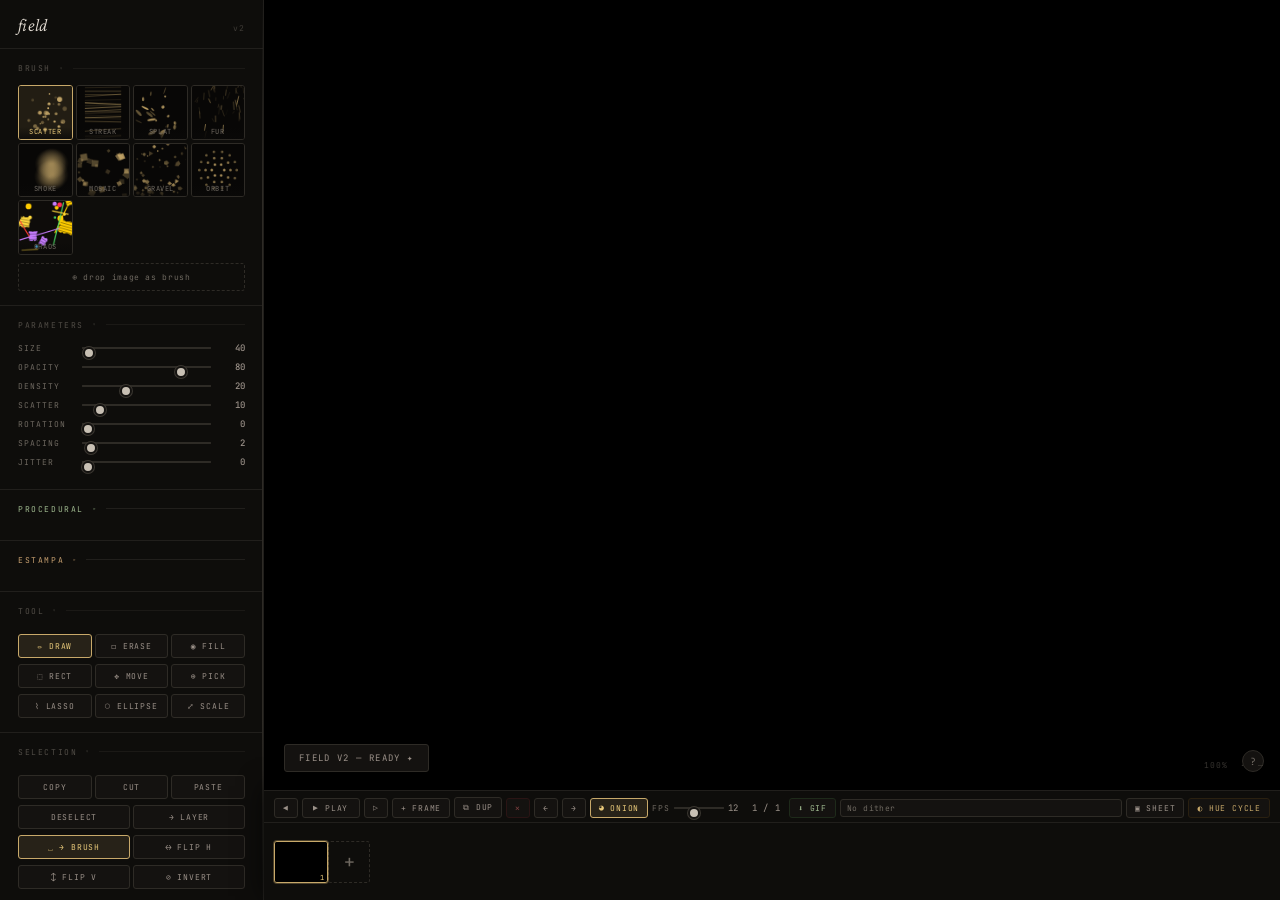
==== commit e39917ca: "s" ====
--- a/artfield/index.html
+++ b/artfield/index.html
@@ -3106,7 +3106,7 @@
 // KEYBOARD
 // ═══════════════════════════════════════════════════════════════════
 document.addEventListener('keydown',e=>{
-  if(e.target.tagName==='INPUT'||e.target.tagName==='SELECT')return;
+  if(e.target.tagName==='INPUT'||e.target.tagName==='SELECT'||e.target.tagName==='TEXTAREA')return;
   const sl=id=>document.getElementById(id);
   const upd=(id,valId,key,delta,min,max)=>{const nv=Math.max(min,Math.min(max,state[key]+delta));state[key]=nv;sl(id).value=nv;sl(valId).textContent=nv;};
   if(e.ctrlKey||e.metaKey){switch(e.key){
@@ -3139,7 +3139,7 @@
 });
 
 document.addEventListener('keyup',e=>{
-  if(e.target.tagName==='INPUT'||e.target.tagName==='SELECT')return;
+  if(e.target.tagName==='INPUT'||e.target.tagName==='SELECT'||e.target.tagName==='TEXTAREA')return;
   switch(e.key){case'g':case'G':growKeyHeld=false;break;case'd':case'D':shrinkKeyHeld=false;break;}
 });
 
@@ -3150,7 +3150,7 @@
 });
 
 document.addEventListener('keydown',e=>{
-  if(e.target.tagName==='INPUT'||e.target.tagName==='SELECT')return;
+  if(e.target.tagName==='INPUT'||e.target.tagName==='SELECT'||e.target.tagName==='TEXTAREA')return;
   const selActive=toolMode==='select'||toolMode==='lasso'||toolMode==='ellipse';
   if(e.key===' '&&!e.repeat){
     e.preventDefault();
@@ -4060,7 +4060,7 @@
 
 // ── Keyboard shortcuts ────────────────────────────────────────────
 document.addEventListener('keydown', function(e) {
-  if (e.target.tagName === 'INPUT' || e.target.tagName === 'SELECT') return;
+  if (e.target.tagName === 'INPUT' || e.target.tagName === 'SELECT' || e.target.tagName === 'TEXTAREA') return;
   if (e.key === ',') { if (!animPlaying) loadFrame(Math.max(0, currentFrameIdx - 1)); }
   if (e.key === '.') { if (!animPlaying) loadFrame(Math.min(frames.length - 1, currentFrameIdx + 1)); }
   if ((e.ctrlKey || e.metaKey) && e.key === 'Enter') { e.preventDefault(); togglePlayback(); }
@@ -4524,7 +4524,7 @@
   if (e.target === e.currentTarget) e.currentTarget.style.display = 'none';
 });
 document.addEventListener('keydown', (e) => {
-  if (e.target.tagName === 'INPUT' || e.target.tagName === 'SELECT') return;
+  if (e.target.tagName === 'INPUT' || e.target.tagName === 'SELECT' || e.target.tagName === 'TEXTAREA') return;
   if (e.key === '?') {
     e.preventDefault();
     const m = document.getElementById('modal-shortcuts');
